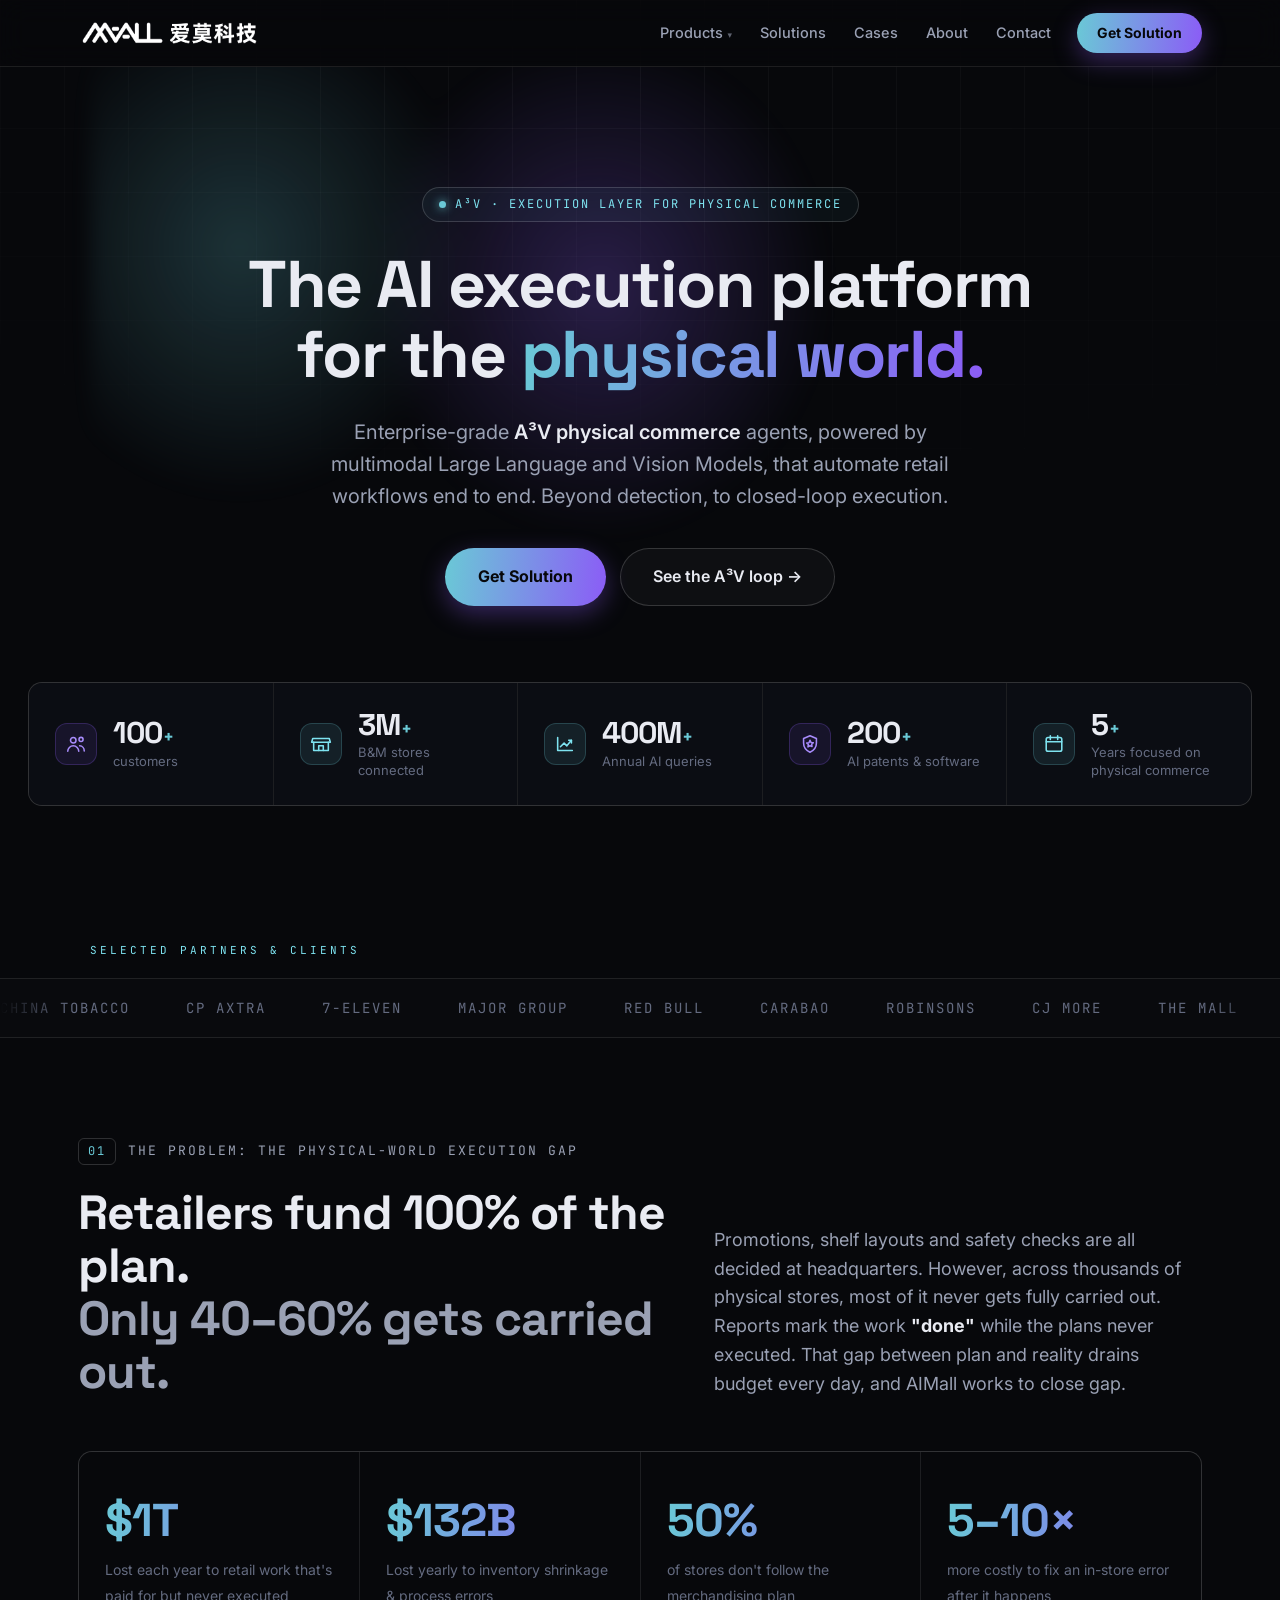
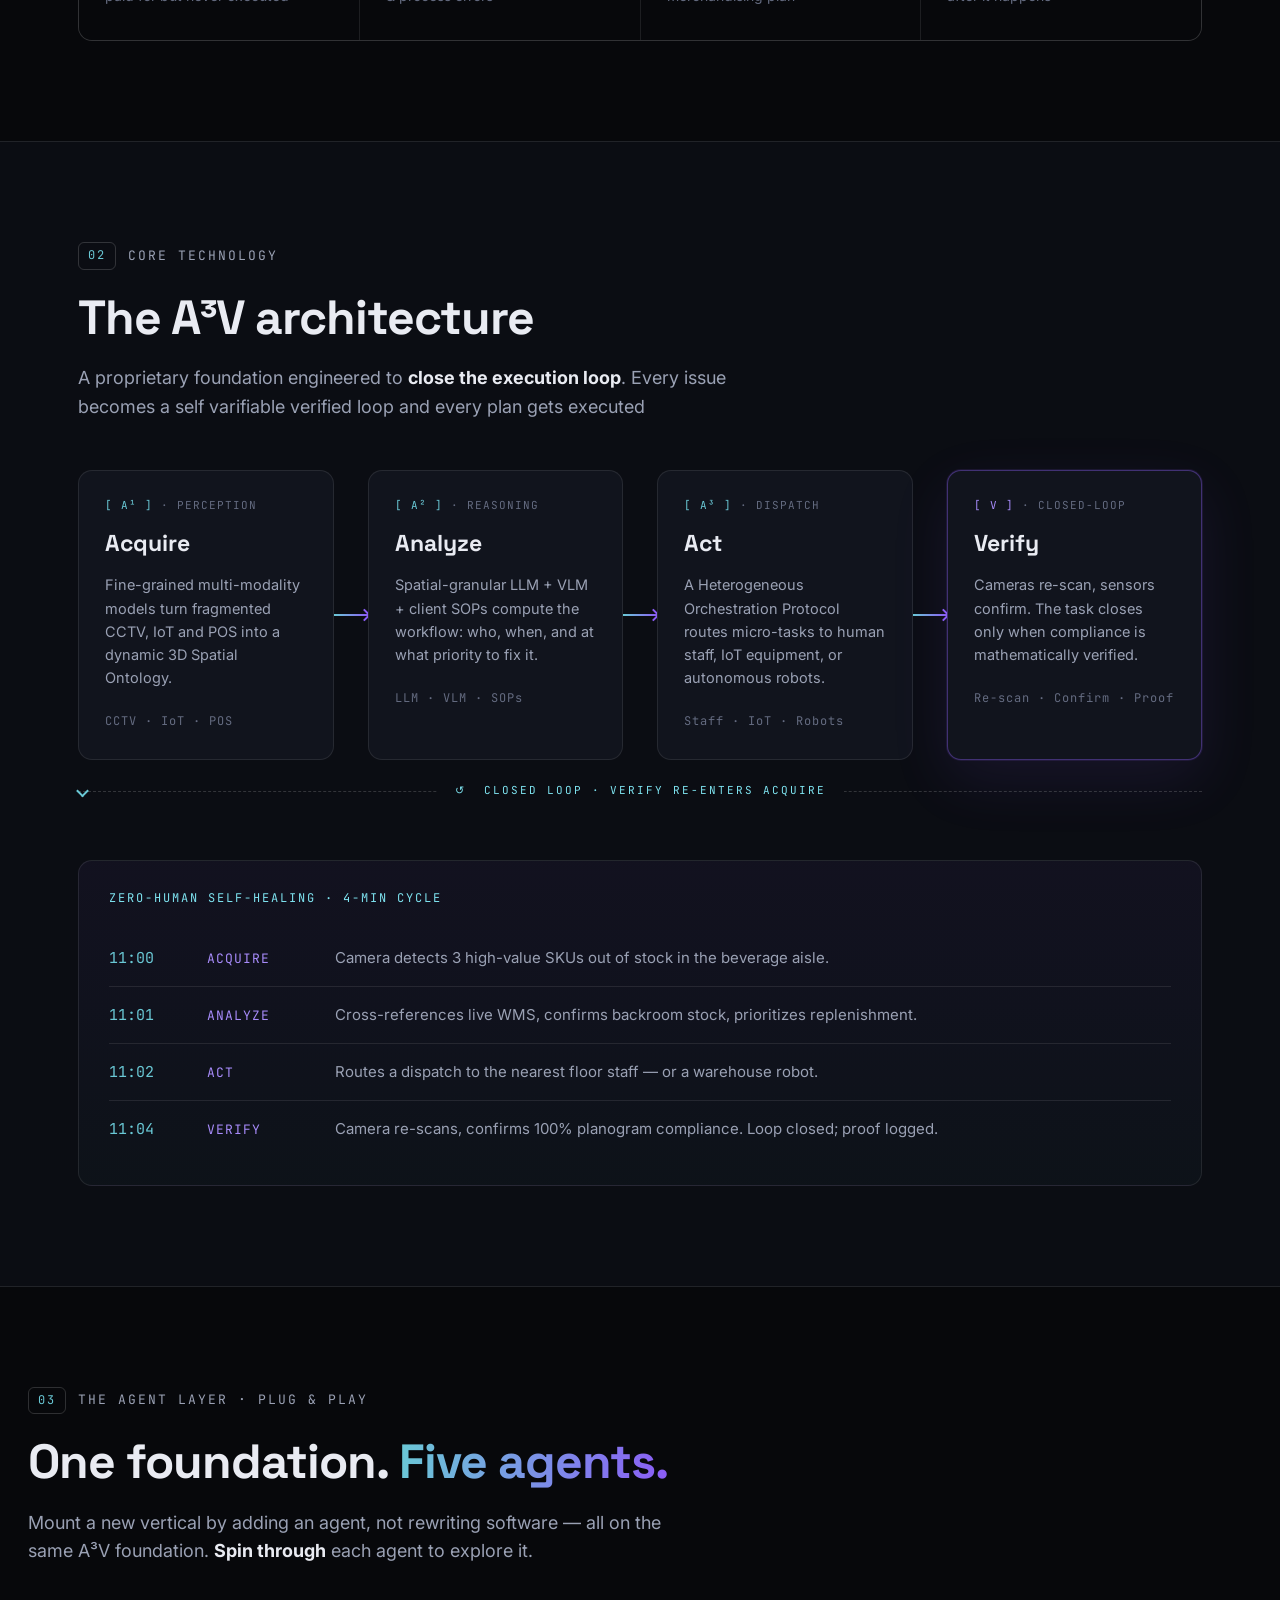
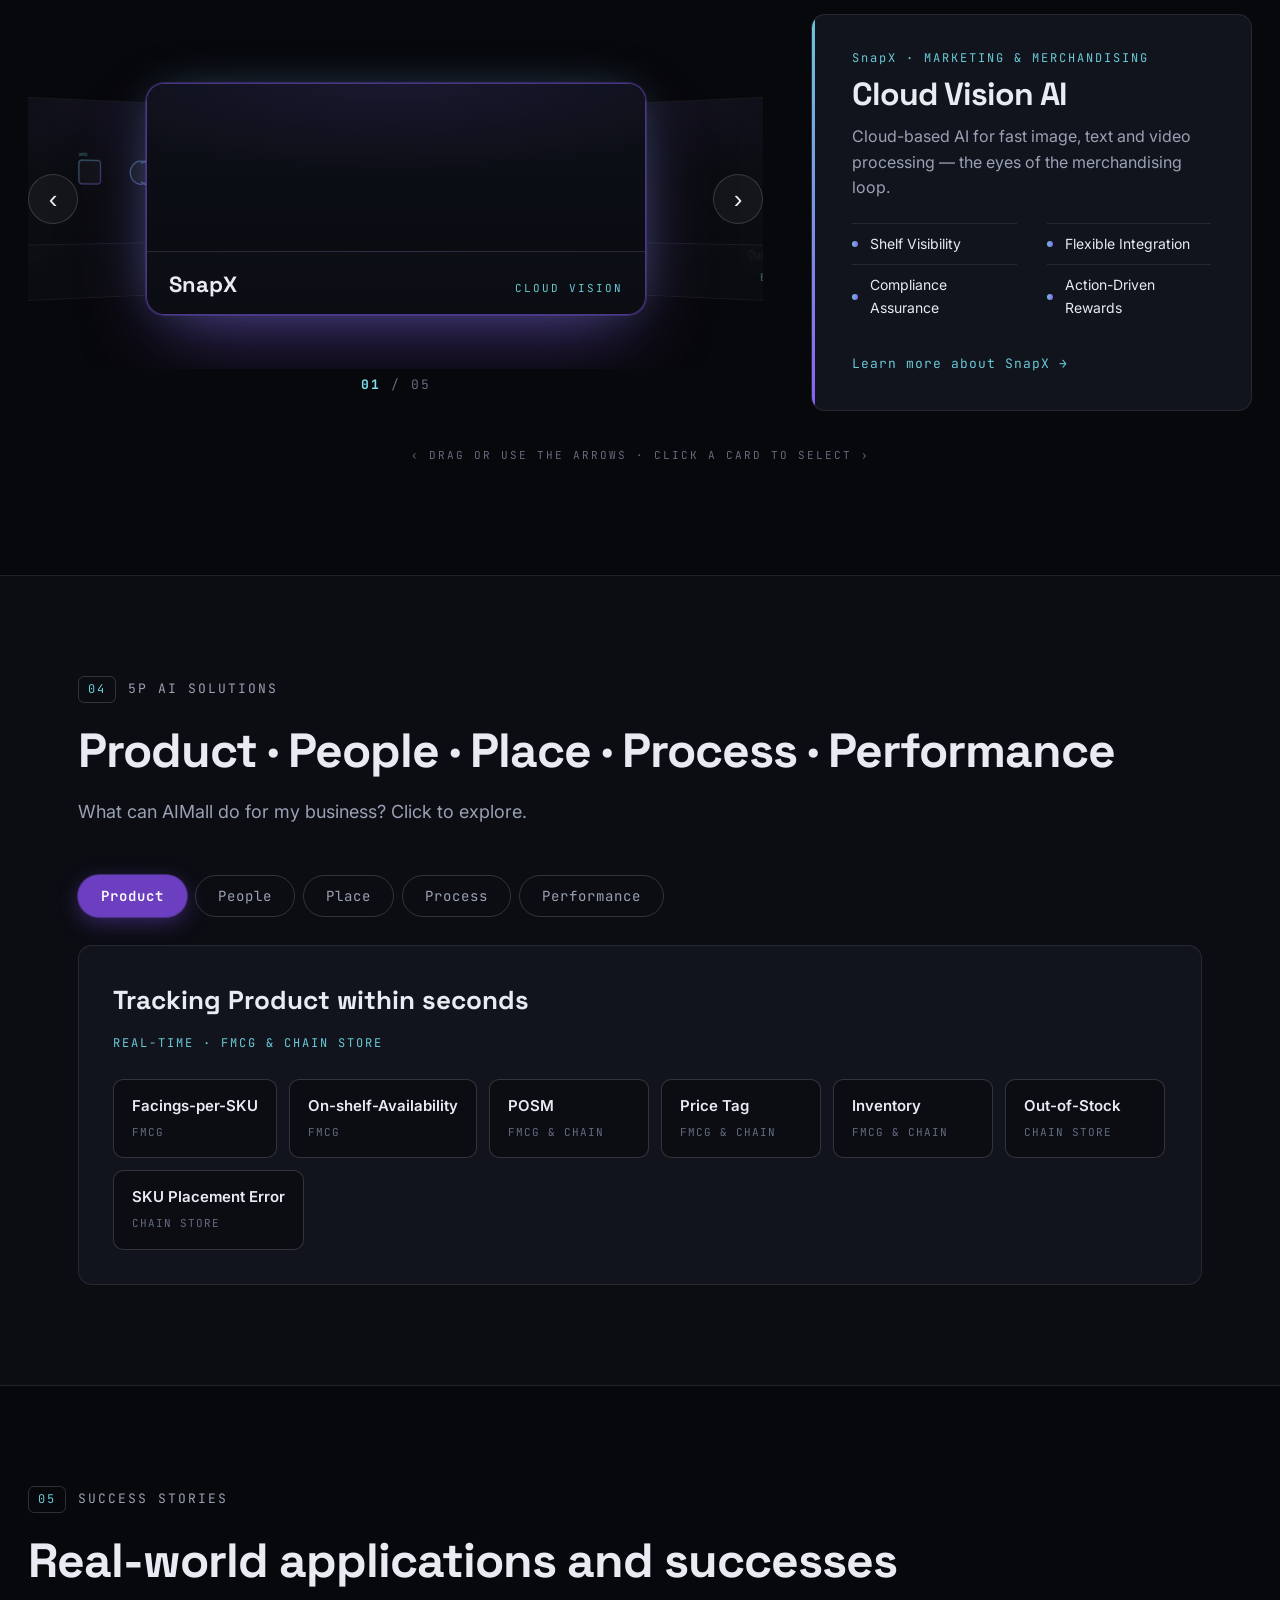
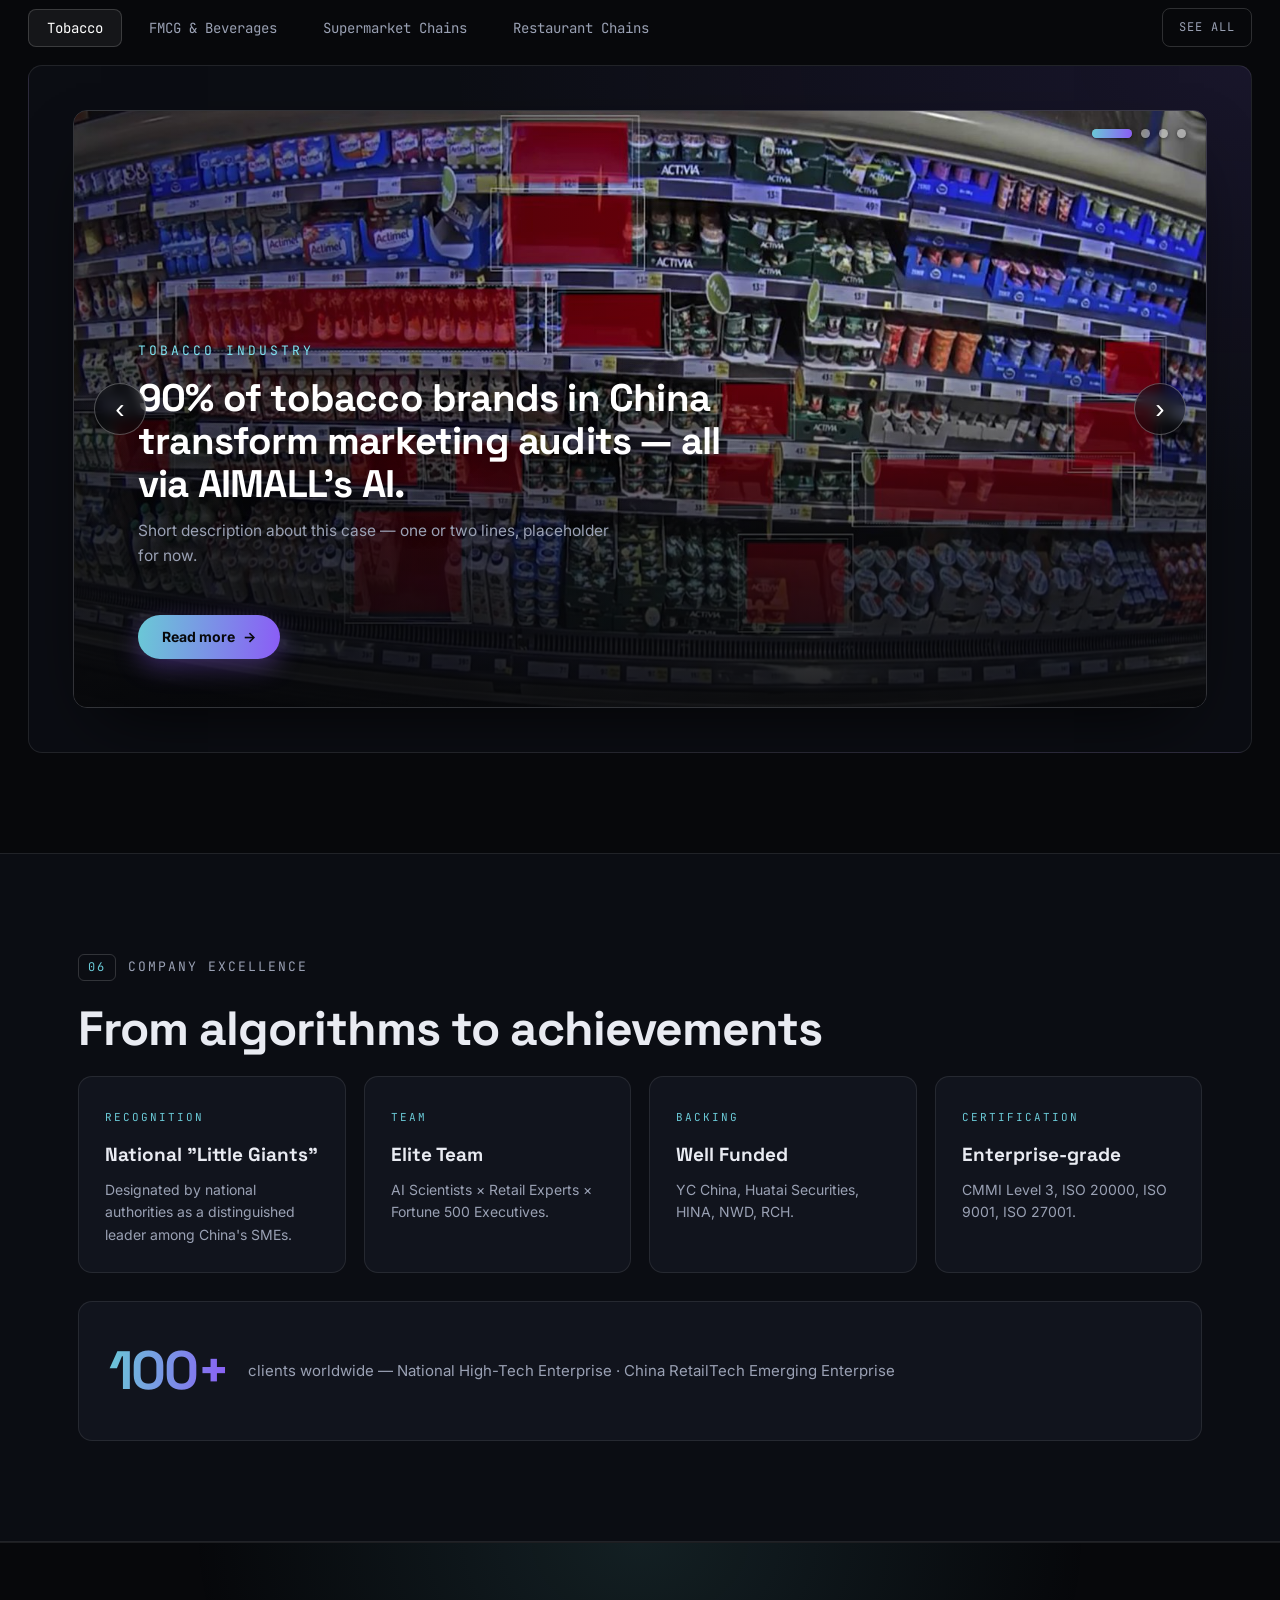
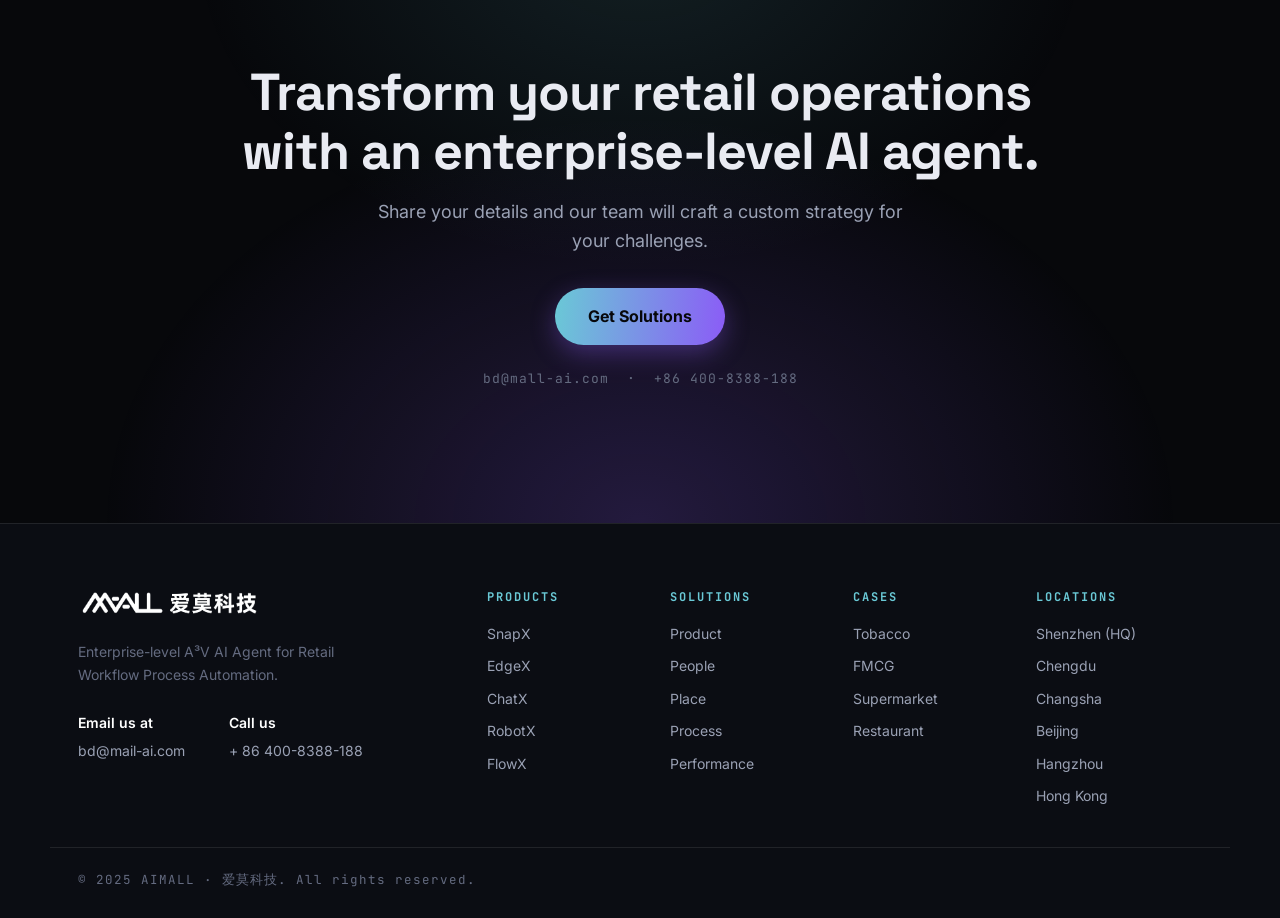
==== index.html @ 2e84913a "Add case-study article pages; wire Read more button to per-case article" ====
<!DOCTYPE html>
<html lang="en">
<head>
<meta charset="UTF-8" />
<meta name="viewport" content="width=device-width, initial-scale=1.0" />
<title>AIMALL — The AI Execution Platform for the Physical World</title>
<link rel="preconnect" href="https://fonts.googleapis.com" />
<link rel="preconnect" href="https://fonts.gstatic.com" crossorigin />
<link href="https://fonts.googleapis.com/css2?family=Space+Grotesk:wght@400;500;600;700&family=Inter:wght@400;500;600;700&family=JetBrains+Mono:wght@400;500;600&display=swap" rel="stylesheet" />
<link rel="stylesheet" href="style.css?v=35" />
</head>
<body>
<div class="grid-bg" aria-hidden="true"></div>

<!-- ===== NAV ===== -->
<header class="nav" id="top">
  <div class="container nav__inner">
    <a class="brand" href="#top">
      <img class="brand__logo" src="assets/logo-white.png?v=1" alt="AIMALL 爱莫科技" />
    </a>
    <nav class="nav__links" id="navLinks">
      <div class="nav__drop">
        <a href="#products">Products <i class="caret">▾</i></a>
        <div class="nav__menu">
          <a href="products/snapx.html">SnapX</a>
          <a href="products/edgex.html">EdgeX</a>
          <a href="products/chatx.html">ChatX</a>
          <a href="products/robotx.html">RobotX</a>
          <a href="products/flowx.html">FlowX</a>
        </div>
      </div>
      <a href="#solutions">Solutions</a>
      <a href="#cases">Cases</a>
      <a href="#about">About</a>
      <a href="#contact">Contact</a>
    </nav>
    <a href="#contact" class="btn btn--primary nav__cta">Get Solution</a>
    <button class="nav__toggle" id="navToggle" aria-label="Menu">≡</button>
  </div>
</header>

<!-- ===== HERO ===== -->
<section class="hero">
  <div class="hero__glow" aria-hidden="true"></div>
  <div class="container hero__inner">
    <span class="kicker"><span class="kicker__dot"></span>A³V · EXECUTION LAYER FOR PHYSICAL COMMERCE</span>
    <h1 class="hero__title">
      The AI execution platform<br />
      for the <span class="grad">physical world.</span>
    </h1>
    <p class="hero__sub">
      Enterprise-grade <b>A³V physical commerce</b> agents, powered by multimodal
      Large Language and Vision Models, that automate retail workflows end to end.
      Beyond detection, to closed-loop execution.
    </p>
    <div class="hero__cta">
      <a href="#contact" class="btn btn--primary btn--lg">Get Solution</a>
      <a href="#a3" class="btn btn--ghost btn--lg">See the A³V loop →</a>
    </div>
  </div>

  <div class="container hero__statsbar">
    <div class="hero__stats">
      <div class="hstat">
        <span class="hstat__ic ic-p"><svg viewBox="0 0 24 24" fill="none" stroke="currentColor" stroke-width="1.7" stroke-linecap="round" stroke-linejoin="round"><circle cx="9" cy="8" r="3"/><path d="M3 20c0-3.3 2.7-6 6-6s6 2.7 6 6"/><circle cx="17.5" cy="7" r="2.2"/><path d="M16 14c2.9.2 5 2.6 5 5.6"/></svg></span>
        <span class="hstat__txt"><span class="hstat__n">100<i>+</i></span><span class="hstat__l">customers</span></span>
      </div>
      <div class="hstat">
        <span class="hstat__ic ic-c"><svg viewBox="0 0 24 24" fill="none" stroke="currentColor" stroke-width="1.7" stroke-linecap="round" stroke-linejoin="round"><path d="M4 10v9h16v-9"/><path d="M3 6h18l1.2 4H1.8z"/><path d="M9.5 19v-5h5v5"/></svg></span>
        <span class="hstat__txt"><span class="hstat__n">3M<i>+</i></span><span class="hstat__l">B&amp;M stores connected</span></span>
      </div>
      <div class="hstat">
        <span class="hstat__ic ic-c"><svg viewBox="0 0 24 24" fill="none" stroke="currentColor" stroke-width="1.7" stroke-linecap="round" stroke-linejoin="round"><path d="M4 5v14h16"/><path d="M7 15l4-4 3 3 5-6"/><path d="M19 8h-3M19 8v3"/></svg></span>
        <span class="hstat__txt"><span class="hstat__n">400M<i>+</i></span><span class="hstat__l">Annual AI queries</span></span>
      </div>
      <div class="hstat">
        <span class="hstat__ic ic-p"><svg viewBox="0 0 24 24" fill="none" stroke="currentColor" stroke-width="1.7" stroke-linecap="round" stroke-linejoin="round"><path d="M12 3l7 3v5c0 4.5-3 8.2-7 10-4-1.8-7-5.5-7-10V6z"/><path d="M12 8l1.1 2.3 2.5.3-1.8 1.7.4 2.5L12 13.9l-2.2 1.2.4-2.5-1.8-1.7 2.5-.3z"/></svg></span>
        <span class="hstat__txt"><span class="hstat__n">200<i>+</i></span><span class="hstat__l">AI patents &amp; software</span></span>
      </div>
      <div class="hstat">
        <span class="hstat__ic ic-c"><svg viewBox="0 0 24 24" fill="none" stroke="currentColor" stroke-width="1.7" stroke-linecap="round" stroke-linejoin="round"><rect x="3.5" y="5" width="17" height="15" rx="2"/><path d="M3.5 9.5h17M8 3v4M16 3v4"/></svg></span>
        <span class="hstat__txt"><span class="hstat__n">5<i>+</i></span><span class="hstat__l">Years focused on physical commerce</span></span>
      </div>
    </div>
  </div>
</section>

<!-- ===== CLIENT MARQUEE ===== -->
<div class="clients">
  <p class="clients__label mono">Selected Partners &amp; Clients</p>
  <section class="marquee" aria-label="Selected clients">
    <div class="marquee__viewport">
      <div class="marquee__track">
        <span>CHINA TOBACCO</span><span>CP AXTRA</span><span>7-ELEVEN</span><span>MAJOR GROUP</span><span>RED BULL</span><span>CARABAO</span><span>ROBINSONS</span><span>CJ MORE</span><span>THE MALL</span>
        <span>CHINA TOBACCO</span><span>CP AXTRA</span><span>7-ELEVEN</span><span>MAJOR GROUP</span><span>RED BULL</span><span>CARABAO</span><span>ROBINSONS</span><span>CJ MORE</span><span>THE MALL</span>
      </div>
    </div>
  </section>
</div>

<!-- ===== THE GAP ===== -->
<section class="section" id="gap">
  <div class="container">
    <p class="eyebrow"><span class="eyebrow__num">01</span> The Problem: THE PHYSICAL-WORLD EXECUTION GAP</p>
    <div class="gap-head">
      <h2 class="h2">Retailers fund 100% of the plan.<br /><span class="dim">Only 40–60% gets carried out.</span></h2>
      <p class="lead">Promotions, shelf layouts and safety checks are all decided at headquarters. However, across
        thousands of physical stores, most of it never gets fully carried out. Reports mark the work
        <b>"done"</b> while the plans never executed. That gap between plan and reality drains
        budget every day, and AIMall works to close gap.</p>
    </div>
    <div class="gap-grid">
      <div class="gap-cell"><span class="gap-cell__n grad-t">$1T</span><span class="gap-cell__l">Lost each year to retail work that's paid for but never executed</span></div>
      <div class="gap-cell"><span class="gap-cell__n grad-t">$132B</span><span class="gap-cell__l">Lost yearly to inventory shrinkage &amp; process errors</span></div>
      <div class="gap-cell"><span class="gap-cell__n grad-t">50%</span><span class="gap-cell__l">of stores don't follow the merchandising plan</span></div>
      <div class="gap-cell"><span class="gap-cell__n grad-t">5–10×</span><span class="gap-cell__l">more costly to fix an in-store error after it happens</span></div>
    </div>
  </div>
</section>

<!-- ===== A³ ARCHITECTURE ===== -->
<section class="section section--panel" id="a3">
  <div class="container">
    <p class="eyebrow"><span class="eyebrow__num">02</span> Core technology</p>
    <h2 class="h2">The A³V architecture</h2>
    <p class="lead">A proprietary foundation engineered to
      <b>close the execution loop</b>. Every issue becomes a self varifiable verified loop and every plan gets executed</p>

    <div class="loop">
      <article class="loop__node">
        <span class="loop__tag mono"><i class="loop__sym">[ A¹ ]</i> · PERCEPTION</span>
        <h3>Acquire</h3>
        <p>Fine-grained multi-modality models turn fragmented CCTV, IoT and POS into a dynamic 3D Spatial Ontology.</p>
        <span class="loop__meta mono">CCTV · IoT · POS</span>
      </article>
      <span class="loop__arrow" aria-hidden="true"></span>
      <article class="loop__node">
        <span class="loop__tag mono"><i class="loop__sym">[ A² ]</i> · REASONING</span>
        <h3>Analyze</h3>
        <p>Spatial-granular LLM + VLM + client SOPs compute the workflow: who, when, and at what priority to fix it.</p>
        <span class="loop__meta mono">LLM · VLM · SOPs</span>
      </article>
      <span class="loop__arrow" aria-hidden="true"></span>
      <article class="loop__node">
        <span class="loop__tag mono"><i class="loop__sym">[ A³ ]</i> · DISPATCH</span>
        <h3>Act</h3>
        <p>A Heterogeneous Orchestration Protocol routes micro-tasks to human staff, IoT equipment, or autonomous robots.</p>
        <span class="loop__meta mono">Staff · IoT · Robots</span>
      </article>
      <span class="loop__arrow" aria-hidden="true"></span>
      <article class="loop__node loop__node--v">
        <span class="loop__tag mono"><i class="loop__sym loop__sym--v">[ V ]</i> · CLOSED-LOOP</span>
        <h3>Verify</h3>
        <p>Cameras re-scan, sensors confirm. The task closes only when compliance is mathematically verified.</p>
        <span class="loop__meta mono">Re-scan · Confirm · Proof</span>
      </article>
    </div>

    <div class="loop__return">
      <span class="loop__return-label mono">↺ &nbsp;CLOSED LOOP · VERIFY RE-ENTERS ACQUIRE</span>
    </div>

    <!-- self-healing timeline -->
    <div class="timeline">
      <p class="timeline__h mono">ZERO-HUMAN SELF-HEALING · 4-MIN CYCLE</p>
      <ol class="timeline__steps">
        <li><span class="t-time mono">11:00</span><span class="t-k">ACQUIRE</span><span class="t-d">Camera detects 3 high-value SKUs out of stock in the beverage aisle.</span></li>
        <li><span class="t-time mono">11:01</span><span class="t-k">ANALYZE</span><span class="t-d">Cross-references live WMS, confirms backroom stock, prioritizes replenishment.</span></li>
        <li><span class="t-time mono">11:02</span><span class="t-k">ACT</span><span class="t-d">Routes a dispatch to the nearest floor staff — or a warehouse robot.</span></li>
        <li><span class="t-time mono">11:04</span><span class="t-k">VERIFY</span><span class="t-d">Camera re-scans, confirms 100% planogram compliance. Loop closed; proof logged.</span></li>
      </ol>
    </div>
  </div>
</section>

<!-- ===== PRODUCTS ===== -->
<section class="section" id="products">
  <div class="container container--wide">
    <p class="eyebrow"><span class="eyebrow__num">03</span> The agent layer · plug &amp; play</p>
    <h2 class="h2">One foundation. <span class="grad">Five agents.</span></h2>
    <p class="lead">Mount a new vertical by adding an agent, not rewriting software — all on the same A³V
      foundation. <b>Spin through</b> each agent to explore it.</p>

    <div class="selector">
      <div class="cover-col">
    <!-- COVERFLOW CAROUSEL -->
    <div class="cover" id="cover">
      <button class="cover__arrow cover__arrow--l" id="coverPrev" aria-label="Previous">‹</button>
      <div class="cover__stage" id="coverStage">

        <svg width="0" height="0" style="position:absolute" aria-hidden="true"><defs>
          <linearGradient id="gc" x1="0" y1="0" x2="1" y2="1"><stop offset="0" stop-color="#6ac9d6"/><stop offset="1" stop-color="#8b5cf6"/></linearGradient>
        </defs></svg>
        <article class="cover__card" data-i="0">
          <div class="cover__vis cover__vis--video">
            <video class="cover__video" id="snapxVideo" src="assets/snapx.mov?v=1" muted loop playsinline preload="metadata"></video>
          </div>
          <div class="cover__label"><span class="cover__name">SnapX</span><span class="cover__role mono">CLOUD VISION</span></div>
        </article>

        <article class="cover__card" data-i="1">
          <div class="cover__vis cover__vis--video">
            <video class="cover__video" id="edgexVideo" src="assets/edgex.mp4?v=1"
                   muted loop playsinline preload="metadata"></video>
          </div>
          <div class="cover__label"><span class="cover__name">EdgeX</span><span class="cover__role mono">EDGE CCTV</span></div>
        </article>

        <article class="cover__card" data-i="2">
          <div class="cover__vis cover__vis--video">
            <video class="cover__video cover__video--portrait" id="chatxVideo" src="assets/chatx.mp4?v=1"
                   muted loop playsinline preload="metadata"></video>
          </div>
          <div class="cover__label"><span class="cover__name">ChatX</span><span class="cover__role mono">COPILOT</span></div>
        </article>

        <article class="cover__card" data-i="3">
          <div class="cover__vis">
            <svg viewBox="0 0 320 200" class="vis">
              <rect x="24" y="24" width="272" height="152" rx="6" fill="none" stroke="rgba(255,255,255,.12)"/>
              <g stroke="rgba(255,255,255,.07)"><line x1="92" y1="24" x2="92" y2="176"/><line x1="160" y1="24" x2="160" y2="176"/><line x1="228" y1="24" x2="228" y2="176"/><line x1="24" y1="100" x2="296" y2="100"/></g>
              <path d="M60 140 L150 70 L250 110" fill="none" stroke="url(#gc)" stroke-width="2" stroke-dasharray="5 5"/>
              <circle cx="60" cy="140" r="8" fill="#6ac9d6"/><circle cx="150" cy="70" r="8" fill="#8b5cf6"/><circle cx="250" cy="110" r="6" fill="#6ac9d6"/>
              <rect x="234" y="44" width="20" height="20" rx="3" fill="none" stroke="url(#gc)" stroke-width="2"/><path d="M239 54l4 4 7-8" stroke="#6ac9d6" stroke-width="2" fill="none"/>
            </svg>
          </div>
          <div class="cover__label"><span class="cover__name">RobotX</span><span class="cover__role mono">ORCHESTRATION</span></div>
        </article>

        <article class="cover__card" data-i="4">
          <div class="cover__vis">
            <svg viewBox="0 0 320 200" class="vis">
              <g stroke="url(#gc)" stroke-width="2" fill="none"><path d="M70 100 H130"/><path d="M180 70 H240"/><path d="M180 130 H240"/><path d="M150 84 L176 72"/><path d="M150 116 L176 128"/></g>
              <g fill="rgba(255,255,255,.05)" stroke="url(#gc)" stroke-width="2"><rect x="34" y="80" width="40" height="40" rx="6"/><circle cx="150" cy="100" r="20"/><rect x="240" y="52" width="40" height="36" rx="6"/><rect x="240" y="112" width="40" height="36" rx="6"/></g>
              <text x="34" y="74" fill="#6ac9d6" font-size="9" font-family="monospace">WMS</text><text x="240" y="46" fill="#8b5cf6" font-size="9" font-family="monospace">IoT</text><text x="240" y="166" fill="#8b5cf6" font-size="9" font-family="monospace">ERP</text>
            </svg>
          </div>
          <div class="cover__label"><span class="cover__name">FlowX</span><span class="cover__role mono">GOODS · IoT</span></div>
        </article>

      </div>
      <button class="cover__arrow cover__arrow--r" id="coverNext" aria-label="Next">›</button>
    </div>
        <p class="cover__counter mono" id="coverIdx">01 / 05</p>
      </div><!-- /cover-col -->

      <!-- DETAIL PANEL -->
      <div class="prod-detail" id="prodDetail"><!-- rendered by JS --></div>
    </div><!-- /selector -->

    <p class="selector__hint mono">‹ DRAG OR USE THE ARROWS · CLICK A CARD TO SELECT ›</p>
  </div>
</section>

<!-- ===== 5P SOLUTIONS ===== -->
<section class="section section--panel" id="solutions">
  <div class="container">
    <p class="eyebrow"><span class="eyebrow__num">04</span> 5P AI Solutions</p>
    <h2 class="h2">Product · People · Place · Process · Performance</h2>
    <p class="lead">What can AIMall do for my business? Click to explore.</p>

    <div class="p5">
      <div class="p5__tabs" id="p5Tabs">
        <button class="p5__tab is-active" data-p="0">Product</button>
        <button class="p5__tab" data-p="1">People</button>
        <button class="p5__tab" data-p="2">Place</button>
        <button class="p5__tab" data-p="3">Process</button>
        <button class="p5__tab" data-p="4">Performance</button>
      </div>
      <div class="p5__panel">
        <div class="p5__lead">
          <h3 id="p5Title">Tracking Product within seconds</h3>
          <p id="p5Sub" class="mono">REAL-TIME · FMCG &amp; CHAIN STORE</p>
        </div>
        <div class="p5__chips" id="p5Chips"><!-- filled by JS --></div>
      </div>
    </div>
  </div>
</section>

<!-- ===== CASES ===== -->
<section class="section" id="cases">
  <div class="container container--wide">
    <p class="eyebrow"><span class="eyebrow__num">05</span> Success stories</p>
    <h2 class="h2">Real-world applications and successes</h2>

    <div class="story">
      <!-- TABS -->
      <div class="story__tabs" id="storyTabs">
        <button class="story__tab is-active" data-i="0">Tobacco</button>
        <button class="story__tab" data-i="1">FMCG &amp; Beverages</button>
        <button class="story__tab" data-i="2">Supermarket Chains</button>
        <button class="story__tab" data-i="3">Restaurant Chains</button>
        <a href="#contact" class="story__all">SEE ALL</a>
      </div>

      <!-- FEATURED PANEL: one image with title + short description overlaid -->
      <div class="story__panel" id="storyPanel">
        <div class="story__media" id="storyMedia">
          <img id="stImg" class="story__img" draggable="false" alt="Case study visual" src="assets/case-tobacco.jpg?v=1" />
          <a class="story__overlay" href="#contact">
            <span class="story__eyebrow mono" id="stSector">TOBACCO INDUSTRY</span>
            <h3 class="story__title" id="stTitle">90% of tobacco brands in China transform marketing audits — all via AIMALL's AI.</h3>
            <p class="story__desc" id="stDesc">Short description about this case — one or two lines, placeholder for now.</p>
            <span class="story__more">Read more <span aria-hidden="true">→</span></span>
          </a>
          <button class="story__arrow story__arrow--l" id="storyPrev" aria-label="Previous story">‹</button>
          <button class="story__arrow story__arrow--r" id="storyNext" aria-label="Next story">›</button>
          <div class="story__dots" id="storyDots"><!-- JS --></div>
        </div>
      </div>
    </div>
  </div>
</section>

<!-- ===== ABOUT / EXCELLENCE ===== -->
<section class="section section--panel" id="about">
  <div class="container">
    <p class="eyebrow"><span class="eyebrow__num">06</span> Company excellence</p>
    <h2 class="h2">From algorithms to achievements</h2>
    <div class="excel">
      <div class="excel__card"><span class="excel__k mono">RECOGNITION</span><h4>National "Little Giants"</h4><p>Designated by national authorities as a distinguished leader among China's SMEs.</p></div>
      <div class="excel__card"><span class="excel__k mono">TEAM</span><h4>Elite Team</h4><p>AI Scientists × Retail Experts × Fortune 500 Executives.</p></div>
      <div class="excel__card"><span class="excel__k mono">BACKING</span><h4>Well Funded</h4><p>YC China, Huatai Securities, HINA, NWD, RCH.</p></div>
      <div class="excel__card"><span class="excel__k mono">CERTIFICATION</span><h4>Enterprise-grade</h4><p>CMMI Level 3, ISO 20000, ISO 9001, ISO 27001.</p></div>
    </div>
    <div class="excel__strip">
      <span class="grad-t big">100+</span>
      <span class="excel__strip-l">clients worldwide — National High-Tech Enterprise · China RetailTech Emerging Enterprise</span>
    </div>
  </div>
</section>

<!-- ===== CTA ===== -->
<section class="cta" id="contact">
  <div class="cta__glow" aria-hidden="true"></div>
  <div class="container cta__inner">
    <h2 class="cta__title">Transform your retail operations<br />with an enterprise-level AI agent.</h2>
    <p class="cta__sub">Share your details and our team will craft a custom strategy for your challenges.</p>
    <a href="mailto:bd@mall-ai.com" class="btn btn--primary btn--lg">Get Solutions</a>
    <p class="cta__contact mono">bd@mall-ai.com &nbsp;·&nbsp; +86 400-8388-188</p>
  </div>
</section>

<!-- ===== FOOTER ===== -->
<footer class="footer">
  <div class="container footer__grid">
    <div class="footer__brand">
      <a class="brand" href="#top">
        <img class="brand__logo" src="assets/logo-white.png?v=1" alt="AIMALL 爱莫科技" />
      </a>
      <p class="footer__tag">Enterprise-level A³V AI Agent for Retail Workflow Process Automation.</p>
      <div class="footer__contact">
        <div class="fcontact"><span class="fcontact__label">Email us at</span><a class="fcontact__val" href="mailto:bd@mail-ai.com">bd@mail-ai.com</a></div>
        <div class="fcontact"><span class="fcontact__label">Call us</span><a class="fcontact__val" href="tel:+864008388188">+ 86 400-8388-188</a></div>
      </div>
    </div>
    <div class="footer__col"><h5>Products</h5><a href="products/snapx.html">SnapX</a><a href="products/edgex.html">EdgeX</a><a href="products/chatx.html">ChatX</a><a href="products/robotx.html">RobotX</a><a href="products/flowx.html">FlowX</a></div>
    <div class="footer__col"><h5>Solutions</h5><a href="#solutions">Product</a><a href="#solutions">People</a><a href="#solutions">Place</a><a href="#solutions">Process</a><a href="#solutions">Performance</a></div>
    <div class="footer__col"><h5>Cases</h5><a href="#cases">Tobacco</a><a href="#cases">FMCG</a><a href="#cases">Supermarket</a><a href="#cases">Restaurant</a></div>
    <div class="footer__col"><h5>Locations</h5><span>Shenzhen (HQ)</span><span>Chengdu</span><span>Changsha</span><span>Beijing</span><span>Hangzhou</span><span>Hong Kong</span></div>
  </div>
  <div class="container footer__bottom mono">© 2025 AIMALL · 爱莫科技. All rights reserved.</div>
</footer>

<script src="app.js?v=35"></script>
</body>
</html>
---- style.css ----
/* ===== AIMALL — Palantir-style dark redesign ===== */
:root {
  --bg:     #07080b;
  --bg-2:   #0b0d13;   /* panel */
  --bg-3:   #11141d;   /* card */
  --line:   rgba(255,255,255,.09);
  --line-2: rgba(255,255,255,.16);
  --text:   #e9ebf2;
  --dim:    #9aa1b4;
  --mute:   #646b80;
  --cyan:   #6ac9d6;
  --cyan-b: #7ee3f0;
  --purple: #8b5cf6;
  --purple-b:#a78bfa;
  --brand-p:#6c3ec0;
  --grad:   linear-gradient(96deg, var(--cyan), var(--purple));
  --grad-soft: linear-gradient(96deg, #6ac9d6, #8b5cf6);
  --maxw:   1180px;
  --r:      14px;
}

* { box-sizing: border-box; }
html { scroll-behavior: smooth; }
body {
  margin: 0; background: var(--bg); color: var(--text);
  font-family: "Inter", system-ui, sans-serif; line-height: 1.6;
  -webkit-font-smoothing: antialiased; overflow-x: hidden;
}
a { color: inherit; text-decoration: none; }
.mono { font-family: "JetBrains Mono", ui-monospace, monospace; }

.container { width: 100%; max-width: var(--maxw); margin: 0 auto; padding: 0 28px; }

/* faint blueprint grid behind everything */
.grid-bg { position: fixed; inset: 0; z-index: 0; pointer-events: none;
  background-image:
    linear-gradient(var(--line) 1px, transparent 1px),
    linear-gradient(90deg, var(--line) 1px, transparent 1px);
  background-size: 64px 64px;
  -webkit-mask-image: radial-gradient(120% 90% at 50% 0%, #000 0%, transparent 70%);
          mask-image: radial-gradient(120% 90% at 50% 0%, #000 0%, transparent 70%);
  opacity: .5; }
body > *:not(.grid-bg) { position: relative; z-index: 1; }

/* ---- color helpers ---- */
.grad   { background: var(--grad); -webkit-background-clip: text; background-clip: text; color: transparent; }
.grad-t { background: var(--grad); -webkit-background-clip: text; background-clip: text; color: transparent; }
.c-cyan { color: var(--cyan); } .c-purple { color: var(--purple-b); }
.c-grad { background: var(--grad); -webkit-background-clip: text; background-clip: text; color: transparent; }
.dim    { color: var(--dim); }

/* ---- buttons ---- */
.btn { display: inline-flex; align-items: center; justify-content: center;
  padding: 12px 24px; border-radius: 999px; font-weight: 600; font-size: 15px;
  border: 1px solid transparent; cursor: pointer; font-family: inherit;
  transition: transform .18s ease, box-shadow .18s ease, filter .18s ease; }
.btn--lg { padding: 15px 32px; font-size: 16px; }
/* primary: smooth 2-color gradient + dark text + soft glow (matches the "Read more" button) */
.btn--primary { background: var(--grad); color: #07080b; font-weight: 700;
  border: 0; padding: 13px 25px;   /* no border → no antialiased edge fringe */
  box-shadow: 0 8px 24px rgba(139,92,246,.35); }
.btn--primary.btn--lg { padding: 16px 33px; }
.btn--primary:hover { transform: translateY(-2px); box-shadow: 0 12px 30px rgba(139,92,246,.5); }
.btn--primary:active { transform: translateY(0); box-shadow: 0 6px 18px rgba(139,92,246,.4); }
.btn--ghost { background: rgba(255,255,255,.03); color: var(--text); border-color: var(--line-2); }
.btn--ghost:hover { border-color: var(--cyan); color: #fff; }

/* ---- nav ---- */
/* header.nav (specificity 0,1,1) must beat the global `body > *:not(.grid-bg){z-index:1}`
   rule, otherwise the sticky nav — and its dropdown — render behind later sections. */
header.nav { position: sticky; top: 0; z-index: 200;
  background: rgba(7,8,11,.72); backdrop-filter: blur(14px);
  border-bottom: 1px solid var(--line); }
.nav__inner { display: flex; align-items: center; gap: 26px; height: 66px; }
.brand { display: inline-flex; align-items: center; gap: 10px; }
.brand__logo { height: 30px; width: auto; display: block; }
.brand__mark { width: 28px; height: 23px; }
.brand__name { font-family: "Space Grotesk", sans-serif; font-weight: 700; font-size: 20px; letter-spacing: 1px; }
.nav__links { display: flex; gap: 28px; margin-left: auto; font-size: 14.5px; color: var(--dim); font-weight: 500; }
.nav__links a:hover { color: #fff; }
.nav__cta { font-size: 14px; padding: 9px 20px; }
.nav__toggle { display: none; margin-left: auto; background: none; border: 0; color: #fff; font-size: 26px; cursor: pointer; }

/* products dropdown */
.nav__drop { position: relative; display: inline-flex; }
.nav__drop > a .caret { font-style: normal; font-size: 9px; opacity: .6; }
.nav__menu { position: absolute; top: calc(100% + 12px); left: 50%; transform: translateX(-50%) translateY(-6px);
  min-width: 170px; padding: 8px; z-index: 60;
  background: var(--bg-2); border: 1px solid var(--line-2); border-radius: 12px;
  display: flex; flex-direction: column; gap: 2px; box-shadow: 0 22px 55px rgba(0,0,0,.55);
  opacity: 0; visibility: hidden; transition: opacity .16s ease, transform .16s ease; }
/* invisible pad that fills the whole gap so the pointer never leaves the dropdown */
.nav__drop::after { content: ""; position: absolute; top: 100%; left: -24px; right: -24px; height: 16px; }
.nav__menu::before { content: ""; position: absolute; left: -20px; right: -20px; top: -14px; height: 16px; }  /* hover bridge */
.nav__drop:hover .nav__menu,
.nav__drop.open .nav__menu { opacity: 1; visibility: visible; transform: translateX(-50%) translateY(0); }
.nav__menu a { padding: 10px 14px; border-radius: 8px; font-size: 14px; color: var(--dim); white-space: nowrap; }
.nav__menu a:hover { background: rgba(255,255,255,.06); color: #fff; }

/* ================= product page ================= */
.pp-back { display: inline-block; margin-top: 34px; font-family: "JetBrains Mono", monospace;
  font-size: 13px; letter-spacing: 1px; color: var(--dim); }
.pp-back:hover { color: var(--cyan); }

/* hero */
.pp-hero { position: relative; padding: 40px 0 80px; overflow: hidden; }
.pp-hero__glow { position: absolute; top: -160px; left: 50%; transform: translateX(-50%);
  width: 900px; height: 560px; pointer-events: none; filter: blur(12px);
  background: radial-gradient(closest-side, var(--pp-glow, rgba(139,92,246,.22)), transparent 70%); }
.pp-hero__grid { position: relative; display: grid; grid-template-columns: 1.05fr .95fr; gap: 56px; align-items: center; }
.pp-hero--rev .pp-hero__grid { grid-template-columns: .95fr 1.05fr; }
.pp-hero--rev .pp-hero__text { order: 2; }
.pp-eyebrow { display: inline-flex; align-items: center; gap: 8px; font-family: "JetBrains Mono", monospace;
  font-size: 12px; letter-spacing: 2px; text-transform: uppercase;
  border: 1px solid var(--line-2); border-radius: 999px; padding: 6px 14px; }
.pp-eyebrow__dot { width: 6px; height: 6px; border-radius: 50%; background: var(--pp-accent, var(--cyan)); }
.pp-title { font-family: "Space Grotesk", sans-serif; font-size: clamp(48px, 6.5vw, 88px); font-weight: 700;
  letter-spacing: -2px; line-height: 1; margin: 22px 0 18px; }
.pp-tagline { font-size: clamp(19px, 2.2vw, 24px); color: var(--text); font-weight: 600; line-height: 1.3; margin: 0 0 18px; max-width: 480px; }
.pp-desc { color: var(--dim); font-size: 17px; line-height: 1.65; margin: 0 0 28px; max-width: 500px; }
.pp-cta { display: flex; gap: 14px; flex-wrap: wrap; }

.pp-media { position: relative; border: 1px solid var(--line-2); border-radius: 18px; overflow: hidden;
  background: #0a0c12; box-shadow: 0 40px 90px -34px rgba(0,0,0,.9); aspect-ratio: 5 / 4; }
.pp-media::after { content: attr(data-tag); position: absolute; top: 14px; left: 14px; z-index: 2;
  font-family: "JetBrains Mono", monospace; font-size: 10px; letter-spacing: 2px; color: var(--pp-accent, var(--cyan));
  background: rgba(7,8,11,.6); border: 1px solid var(--line-2); border-radius: 6px; padding: 5px 10px; }
.pp-media video, .pp-media svg { width: 100%; height: 100%; display: block; }
.pp-media video { object-fit: cover; }

/* sections */
.pp-sec { padding: 74px 0; border-top: 1px solid var(--line); }
.pp-sec--panel { background: var(--bg-2); }
.pp-sec__eyebrow { display: flex; align-items: center; gap: 12px; font-family: "JetBrains Mono", monospace;
  font-size: 13px; letter-spacing: 2px; text-transform: uppercase; color: var(--dim); margin: 0 0 18px; }
.pp-sec__eyebrow b { color: var(--pp-accent, var(--cyan)); font-weight: 500; }
.pp-sec__title { font-family: "Space Grotesk", sans-serif; font-size: clamp(28px, 3.6vw, 42px); font-weight: 700;
  letter-spacing: -1px; line-height: 1.12; margin: 0 0 42px; max-width: 720px; }

/* capabilities grid */
.pp-caps { display: grid; grid-template-columns: repeat(2, 1fr); gap: 18px; }
.pp-cap { background: var(--bg-3); border: 1px solid var(--line); border-radius: 14px; padding: 26px 28px;
  transition: border-color .2s, transform .2s; }
.pp-cap:hover { border-color: var(--line-2); transform: translateY(-3px); }
.pp-cap__n { font-family: "JetBrains Mono", monospace; font-size: 13px; color: var(--pp-accent, var(--cyan)); }
.pp-cap h4 { font-family: "Space Grotesk", sans-serif; font-size: 20px; margin: 12px 0 8px; }
.pp-cap p { color: var(--dim); font-size: 14.5px; margin: 0; line-height: 1.55; }

/* signature 3-step */
.pp-steps { display: grid; grid-template-columns: repeat(3, 1fr); gap: 0; border: 1px solid var(--line);
  border-radius: 14px; overflow: hidden; background: var(--line); }
.pp-step { background: var(--bg-3); padding: 30px 28px; }
.pp-step__k { font-family: "JetBrains Mono", monospace; font-size: 12px; letter-spacing: 1px; color: var(--pp-accent, var(--cyan)); }
.pp-step h4 { font-family: "Space Grotesk", sans-serif; font-size: 19px; margin: 12px 0 8px; }
.pp-step p { color: var(--dim); font-size: 14px; margin: 0; line-height: 1.55; }

/* cta band */
.pp-band { position: relative; overflow: hidden; text-align: center; padding: 90px 0; border-top: 1px solid var(--line); }
.pp-band__glow { position: absolute; inset: 0; pointer-events: none;
  background: radial-gradient(60% 100% at 50% 100%, var(--pp-glow, rgba(139,92,246,.2)), transparent 70%); }
.pp-band__inner { position: relative; }
.pp-band h2 { font-family: "Space Grotesk", sans-serif; font-size: clamp(28px, 4vw, 46px); font-weight: 700; letter-spacing: -1px; margin: 0 0 14px; }
.pp-band p { color: var(--dim); font-size: 18px; margin: 0 auto 30px; max-width: 520px; }

/* ---- placeholder scaffolding (swap in real media/text later) ---- */
.ph-media { position: relative; display: flex; flex-direction: column; align-items: center; justify-content: center;
  gap: 12px; text-align: center; padding: 24px; color: var(--mute);
  border: 1.5px dashed var(--line-2); border-radius: 16px; aspect-ratio: 16 / 10;
  background: repeating-linear-gradient(45deg, rgba(255,255,255,.015) 0 12px, transparent 12px 24px), var(--bg-3); }
.ph-media svg { width: 40px; height: 40px; opacity: .5; }
.ph-media span { font-family: "JetBrains Mono", monospace; font-size: 12px; letter-spacing: 2px; }
.ph-media::before { content: attr(data-kind); position: absolute; top: 12px; left: 12px;
  font-family: "JetBrains Mono", monospace; font-size: 10px; letter-spacing: 2px; color: var(--pp-accent, var(--cyan));
  border: 1px solid var(--line-2); border-radius: 6px; padding: 4px 8px; }

.pp-split { display: grid; grid-template-columns: 1fr 1fr; gap: 56px; align-items: center; }
.pp-split--rev .pp-split__text { order: 2; }
.pp-body { color: var(--dim); font-size: 16px; line-height: 1.65; margin: 0 0 22px; max-width: 460px; }
.pp-list { list-style: none; padding: 0; margin: 0; display: flex; flex-direction: column; gap: 12px; }
.pp-list li { position: relative; padding-left: 22px; color: var(--text); font-size: 15px; }
.pp-list li::before { content: ""; position: absolute; left: 0; top: 9px; width: 7px; height: 7px; border-radius: 50%; background: var(--grad); }

.ph-gallery { display: grid; grid-template-columns: repeat(3, 1fr); gap: 18px; }
.ph-gallery .ph-media { aspect-ratio: 4 / 3; }

.ph-stats { display: grid; grid-template-columns: repeat(3, 1fr); gap: 1px; background: var(--line);
  border: 1px solid var(--line); border-radius: 14px; overflow: hidden; }
.ph-stat { background: var(--bg-3); padding: 30px 26px; }
.ph-stat span { font-family: "Space Grotesk", sans-serif; font-size: 44px; font-weight: 700; letter-spacing: -1px; display: block; }
.ph-stat small { color: var(--mute); font-size: 13.5px; }

.ph-quote { font-family: "Space Grotesk", sans-serif; font-size: clamp(22px, 3vw, 32px); font-weight: 600;
  line-height: 1.32; letter-spacing: -.5px; margin: 0 0 18px; max-width: 840px; color: var(--text); }
.ph-quote__by { font-family: "JetBrains Mono", monospace; font-size: 13px; letter-spacing: 1px; color: var(--dim); }
.ph-tag { font-family: "JetBrains Mono", monospace; font-size: 11px; letter-spacing: 2px; color: var(--mute);
  border: 1px dashed var(--line-2); border-radius: 6px; padding: 4px 10px; display: inline-block; }

@media (max-width: 900px) {
  .pp-split, .pp-split--rev .pp-split__text { grid-template-columns: 1fr; order: 0; }
  .pp-split { grid-template-columns: 1fr; gap: 32px; }
  .ph-gallery, .ph-stats { grid-template-columns: 1fr; }
}

/* ================= case article ================= */
.art { padding-bottom: 100px; }
.art__narrow { max-width: 760px; margin: 0 auto; padding: 0 28px; }
.art__back { display: inline-block; margin-top: 40px; font-family: "JetBrains Mono", monospace;
  font-size: 13px; letter-spacing: 1px; color: var(--dim); }
.art__back:hover { color: var(--cyan); }
.art__eyebrow { display: block; font-family: "JetBrains Mono", monospace; font-size: 13px; letter-spacing: 2px;
  text-transform: uppercase; color: var(--cyan); margin-top: 30px; }
.art__title { font-family: "Space Grotesk", sans-serif; font-size: clamp(34px, 5vw, 58px); font-weight: 700;
  letter-spacing: -1.5px; line-height: 1.08; margin: 18px 0 20px; }
.art__deck { font-size: 20px; color: var(--dim); line-height: 1.55; margin: 0 0 26px; }
.art__meta { display: flex; flex-wrap: wrap; gap: 8px 20px; font-family: "JetBrains Mono", monospace;
  font-size: 12px; letter-spacing: 1px; color: var(--mute);
  border-top: 1px solid var(--line); border-bottom: 1px solid var(--line); padding: 15px 0; }
.art__hero { max-width: 1080px; margin: 40px auto 0; padding: 0 28px; }
.art__hero img { width: 100%; border-radius: 16px; border: 1px solid var(--line-2); display: block;
  aspect-ratio: 16 / 8; object-fit: cover; box-shadow: 0 40px 90px -40px rgba(0,0,0,.9); }
.art__body { margin-top: 46px; }
.art__body > p { font-size: 18px; line-height: 1.78; color: #c7ccda; margin: 0 0 24px; }
.art__body > p.lead { font-size: 21px; line-height: 1.65; color: var(--text); }
.art__body h2 { font-family: "Space Grotesk", sans-serif; font-size: 28px; font-weight: 700;
  letter-spacing: -.5px; margin: 46px 0 16px; }
.art__quote { position: relative; padding-left: 28px; margin: 40px 0; }
.art__quote::before { content: ""; position: absolute; left: 0; top: 4px; bottom: 4px; width: 3px; border-radius: 3px; background: var(--grad); }
.art__quote p { font-family: "Space Grotesk", sans-serif; font-size: 25px; font-weight: 600; line-height: 1.35; color: #fff; margin: 0; }
.art__metrics { display: grid; grid-template-columns: repeat(3, 1fr); gap: 1px; background: var(--line);
  border: 1px solid var(--line); border-radius: 14px; overflow: hidden; margin: 40px 0; }
.art__metric { background: var(--bg-3); padding: 26px 24px; }
.art__metric span { font-family: "Space Grotesk", sans-serif; font-size: 38px; font-weight: 700; letter-spacing: -1px; display: block; }
.art__metric small { color: var(--mute); font-size: 13px; }
.art__fig { margin: 40px 0; }
.art__fig figcaption { font-family: "JetBrains Mono", monospace; font-size: 12px; color: var(--mute);
  margin-top: 12px; text-align: center; letter-spacing: 1px; }
.art__cta { text-align: center; margin-top: 60px; padding-top: 46px; border-top: 1px solid var(--line); }
.art__cta h3 { font-family: "Space Grotesk", sans-serif; font-size: 28px; font-weight: 700; margin: 0 0 8px; }
.art__cta p { color: var(--dim); margin: 0 0 24px; }
@media (max-width: 900px) { .art__metrics { grid-template-columns: 1fr; } }

@media (max-width: 900px) {
  .pp-hero__grid, .pp-hero--rev .pp-hero__grid { grid-template-columns: 1fr; gap: 34px; }
  .pp-hero--rev .pp-hero__text { order: 0; }
  .pp-caps { grid-template-columns: 1fr; }
  .pp-steps { grid-template-columns: 1fr; }
}

/* ---- hero ---- */
.hero { position: relative; padding: 120px 0 96px; overflow: hidden; }
.hero__glow { position: absolute; top: -180px; left: 50%; transform: translateX(-50%);
  width: 1100px; height: 720px; pointer-events: none;
  background:
    radial-gradient(closest-side, rgba(106,201,214,.22), transparent 70%) -180px 0/60% 100% no-repeat,
    radial-gradient(closest-side, rgba(139,92,246,.26), transparent 70%) 180px 40px/60% 100% no-repeat;
  filter: blur(10px); }
.hero__inner { position: relative; max-width: 1140px; margin: 0 auto; text-align: center; }
.kicker { display: inline-flex; align-items: center; gap: 9px; font-family: "JetBrains Mono", monospace;
  font-size: 12px; letter-spacing: 2px; color: var(--cyan-b); text-transform: uppercase;
  border: 1px solid var(--line-2); border-radius: 999px; padding: 7px 16px; margin-bottom: 28px;
  background: rgba(106,201,214,.05); }
.kicker__dot { width: 7px; height: 7px; border-radius: 50%; background: var(--cyan);
  box-shadow: 0 0 10px var(--cyan); animation: pulse 1.8s infinite; }
@keyframes pulse { 0%,100% { opacity: 1; } 50% { opacity: .3; } }
.hero__title { font-family: "Space Grotesk", sans-serif; font-size: clamp(23px, 5.4vw, 66px);
  line-height: 1.06; font-weight: 700; letter-spacing: -1.5px; margin: 0 0 26px; white-space: nowrap; }
.hero__sub { font-size: clamp(17px, 2vw, 20px); color: var(--dim); max-width: 660px; margin: 0 auto 36px; }
.hero__sub b { color: var(--text); font-weight: 600; }
.hero__cta { display: flex; gap: 14px; flex-wrap: wrap; justify-content: center; }
.hero__statsbar { max-width: 1340px; margin-top: 76px; }
.hero__stats { display: grid; grid-template-columns: repeat(5, 1fr); gap: 1px;
  border: 1px solid var(--line); border-radius: var(--r); overflow: hidden;
  background: var(--line); }
.hstat { background: var(--bg-2); padding: 26px 26px; display: flex; align-items: center; gap: 16px; }
.hstat__ic { flex: 0 0 auto; width: 42px; height: 42px; border-radius: 12px;
  display: inline-flex; align-items: center; justify-content: center; }
.hstat__ic svg { width: 22px; height: 22px; }
.hstat__ic.ic-c { background: rgba(106,201,214,.1); color: var(--cyan-b); border: 1px solid rgba(106,201,214,.22); }
.hstat__ic.ic-p { background: rgba(139,92,246,.1); color: var(--purple-b); border: 1px solid rgba(139,92,246,.24); }
.hstat__txt { display: flex; flex-direction: column; min-width: 0; }
.hstat__n { font-family: "Space Grotesk", sans-serif; font-size: 30px; font-weight: 700; letter-spacing: -1px; line-height: 1.05; white-space: nowrap; }
.hstat__n i { font-style: normal; font-size: 18px; color: var(--cyan); margin-left: 1px; }
.hstat__l { font-size: 13px; color: var(--mute); line-height: 1.35; margin-top: 4px; }

/* ---- marquee ---- */
.clients { padding-top: 40px; }
.clients__label { margin: 0 0 18px; padding-left: 90px;
  font-size: 11px; letter-spacing: 3px; text-transform: uppercase; color: var(--cyan-b); }
@media (max-width: 700px) { .clients__label { padding-left: 28px; } }
.marquee { border-top: 1px solid var(--line); border-bottom: 1px solid var(--line);
  padding: 18px 0; overflow: hidden; background: rgba(255,255,255,.012); }
.marquee__viewport { overflow: hidden;
  -webkit-mask-image: linear-gradient(90deg, transparent 0, #000 70px, #000 calc(100% - 70px), transparent 100%);
          mask-image: linear-gradient(90deg, transparent 0, #000 70px, #000 calc(100% - 70px), transparent 100%); }
.marquee__track { display: flex; gap: 56px; white-space: nowrap; width: max-content;
  animation: scroll 38s linear infinite; }
.marquee__track span { font-family: "JetBrains Mono", monospace; font-size: 14px; letter-spacing: 2px;
  color: var(--mute); }
@keyframes scroll { to { transform: translateX(-50%); } }

/* ---- sections ---- */
.section { padding: 100px 0; }
.section--panel { background: var(--bg-2); border-top: 1px solid var(--line); border-bottom: 1px solid var(--line); }
.eyebrow { display: flex; align-items: center; gap: 12px; font-family: "JetBrains Mono", monospace;
  font-size: 13px; letter-spacing: 2px; text-transform: uppercase; color: var(--dim); margin: 0 0 22px; }
.eyebrow__num { color: var(--cyan); border: 1px solid var(--line-2); border-radius: 6px; padding: 3px 9px; font-size: 12px; }
.h2 { font-family: "Space Grotesk", sans-serif; font-size: clamp(30px, 4vw, 48px); font-weight: 700;
  letter-spacing: -1px; line-height: 1.1; margin: 0 0 20px; }
.lead { font-size: 18px; color: var(--dim); max-width: 680px; margin: 0 0 48px; }
.lead b { color: var(--text); }

/* ---- gap ---- */
.gap-head { display: grid; grid-template-columns: 1.1fr .9fr; gap: 40px; align-items: end; margin-bottom: 52px; }
.gap-head .h2 { margin: 0; }
.gap-head .lead { margin: 0; }
.gap-grid { display: grid; grid-template-columns: repeat(4, 1fr); gap: 1px; background: var(--line);
  border: 1px solid var(--line); border-radius: var(--r); overflow: hidden; }
.gap-cell { background: var(--bg); padding: 32px 26px; }
.gap-cell__n { display: block; font-family: "Space Grotesk", sans-serif; font-size: 46px; font-weight: 700; letter-spacing: -1px; }
.gap-cell__l { font-size: 14px; color: var(--mute); }

/* ---- A3V loop ---- */
.loop { display: grid; grid-template-columns: 1fr auto 1fr auto 1fr auto 1fr; align-items: stretch; gap: 0; margin-bottom: 22px; }
.loop__node { background: var(--bg-3); border: 1px solid var(--line); border-radius: var(--r); padding: 26px;
  position: relative; overflow: hidden; isolation: isolate;
  transition: transform .25s ease, border-color .25s ease, box-shadow .25s ease; }
.loop__node > * { position: relative; z-index: 1; }
.loop__node::before { content: ""; position: absolute; inset: 0; z-index: 0; opacity: 0; transition: opacity .3s ease;
  background: radial-gradient(280px circle at var(--mx, 50%) var(--my, -20%),
    rgba(106,201,214,.20), rgba(139,92,246,.12) 35%, transparent 65%); }
.loop__node:hover { transform: translateY(-6px); border-color: rgba(139,92,246,.5);
  box-shadow: 0 0 0 1px rgba(139,92,246,.25), 0 26px 60px -12px rgba(139,92,246,.4),
              0 0 44px -10px rgba(106,201,214,.3); }
.loop__node:hover::before { opacity: 1; }
.loop__node h3 { font-family: "Space Grotesk", sans-serif; font-size: 23px; margin: 10px 0 12px; }
.loop__node p { color: var(--dim); font-size: 14.5px; margin: 0 0 18px; }
.loop__tag { display: block; font-size: 11px; color: var(--mute); letter-spacing: 1px; }
.loop__sym { font-style: normal; color: var(--cyan); }
.loop__sym--v { color: var(--purple-b); }
.loop__meta { font-size: 12px; color: var(--mute); letter-spacing: 1px; }
.loop__node--v { border-color: rgba(139,92,246,.4); box-shadow: 0 0 0 1px rgba(139,92,246,.12), 0 20px 60px rgba(139,92,246,.1); }
.loop__arrow { align-self: center; width: 34px; height: 2px; position: relative;
  background: linear-gradient(90deg, var(--cyan), var(--purple)); }
.loop__arrow::after { content: ""; position: absolute; right: -1px; top: 50%; transform: translateY(-50%) rotate(45deg);
  width: 7px; height: 7px; border-top: 2px solid var(--purple); border-right: 2px solid var(--purple); }

/* closed-loop return rail */
.loop__return { position: relative; display: flex; justify-content: center; margin: 0 0 60px; }
.loop__return::before { content: ""; position: absolute; left: 0; right: 0; top: 50%;
  border-top: 1px dashed var(--line-2); }
.loop__return::after { content: ""; position: absolute; left: 0; top: 50%; transform: translateY(-50%) rotate(-45deg);
  width: 7px; height: 7px; border-left: 2px solid var(--cyan); border-bottom: 2px solid var(--cyan); }
.loop__return-label { position: relative; background: var(--bg-2); padding: 0 18px;
  font-size: 11px; letter-spacing: 2px; color: var(--cyan-b); }

/* ---- timeline ---- */
.timeline { border: 1px solid var(--line); border-radius: var(--r); background:
   linear-gradient(180deg, rgba(139,92,246,.06), rgba(106,201,214,.03)); padding: 28px 30px; }
.timeline__h { font-size: 12px; letter-spacing: 2px; color: var(--cyan-b); margin: 0 0 22px; }
.timeline__steps { list-style: none; margin: 0; padding: 0; display: grid; gap: 0; }
.timeline__steps li { display: grid; grid-template-columns: 80px 110px 1fr; gap: 18px; align-items: baseline;
  padding: 16px 0; border-top: 1px solid var(--line); }
.timeline__steps li:first-child { border-top: 0; }
.t-time { color: var(--cyan); font-size: 15px; }
.t-k { font-family: "JetBrains Mono", monospace; font-size: 13px; letter-spacing: 1px; color: var(--purple-b); }
.t-d { color: var(--dim); font-size: 15px; }

/* ---- products ---- */
.products { display: grid; grid-template-columns: repeat(3, 1fr); gap: 20px; }
.product { background: var(--bg-3); border: 1px solid var(--line); border-radius: var(--r); padding: 30px;
  transition: .2s; }
.product:hover { border-color: var(--line-2); transform: translateY(-4px); }
.product--hot { border-color: rgba(139,92,246,.4); box-shadow: 0 0 0 1px rgba(139,92,246,.15), 0 20px 60px rgba(139,92,246,.12); }
.product__tag { font-size: 14px; letter-spacing: 2px; font-weight: 600; }
.product h3 { font-family: "Space Grotesk", sans-serif; font-size: 23px; margin: 14px 0 10px; }
.product p { color: var(--dim); font-size: 15px; margin: 0 0 20px; }
.feat { list-style: none; margin: 0 0 22px; padding: 0; }
.feat li { font-size: 14px; color: var(--text); padding: 9px 0; border-top: 1px solid var(--line); position: relative; padding-left: 18px; }
.feat li::before { content: ""; position: absolute; left: 0; top: 50%; transform: translateY(-50%);
  width: 6px; height: 6px; border-radius: 50%; background: var(--grad); }
.link { font-family: "JetBrains Mono", monospace; font-size: 13px; letter-spacing: 1px; color: var(--cyan); }
.link:hover { color: var(--cyan-b); }

/* ---- selector: carousel left, detail right ---- */
.container--wide { max-width: 1380px; }
.selector { display: grid; grid-template-columns: 1.25fr .75fr; gap: 48px; align-items: center; margin-top: 16px; }
.cover-col { min-width: 0; }

/* ---- coverflow product carousel ---- */
.cover { position: relative; display: flex; align-items: center; justify-content: center;
  min-height: 340px; overflow: hidden; }
.cover__stage { position: relative; width: 100%; height: 236px; perspective: 1500px;
  transform-style: preserve-3d; touch-action: pan-y; user-select: none; cursor: grab; }
.cover__stage.dragging { cursor: grabbing; }
.cover__card { position: absolute; top: 50%; left: 50%; width: 500px; height: 232px;
  margin: -116px 0 0 -250px; border-radius: 18px; overflow: hidden;
  background: linear-gradient(180deg, #11141d, #0b0d13); border: 1px solid var(--line);
  transition: transform .6s cubic-bezier(.18,.9,.25,1), opacity .6s, box-shadow .3s, border-color .3s;
  will-change: transform, opacity; }
.cover__card.is-active { border-color: rgba(139,92,246,.5);
  box-shadow: 0 0 0 1px rgba(139,92,246,.25), 0 30px 80px -20px rgba(139,92,246,.5), 0 0 50px -16px rgba(106,201,214,.4); }
.cover__vis { height: 168px; padding: 14px; display: flex; align-items: center; justify-content: center;
  background:
    radial-gradient(120% 90% at 50% 0%, rgba(139,92,246,.10), transparent 60%),
    linear-gradient(180deg, #0d1018, #0a0c12);
  border-bottom: 1px solid var(--line); }
.cover__vis .vis { width: 100%; height: 100%; }
.cover__vis--video { padding: 0; }
.cover__video { width: 100%; height: 100%; object-fit: cover; display: block; }
/* portrait clips (e.g. phone recordings): show the whole frame, centered */
.cover__video--portrait { object-fit: contain; background: #0a0c12; }
.cover__label { display: flex; align-items: baseline; justify-content: space-between; padding: 15px 22px; }
.cover__name { font-family: "Space Grotesk", sans-serif; font-weight: 700; font-size: 22px; }
.cover__role { font-size: 11px; letter-spacing: 2px; color: var(--cyan); }
.cover__arrow { position: absolute; top: 50%; transform: translateY(-50%); z-index: 20;
  width: 50px; height: 50px; border-radius: 50%; cursor: pointer;
  background: rgba(255,255,255,.04); border: 1px solid var(--line-2); color: var(--text);
  font-size: 26px; line-height: 1; display: flex; align-items: center; justify-content: center;
  transition: .18s; }
.cover__arrow:hover { border-color: var(--cyan); color: #fff; background: rgba(106,201,214,.08); }
.cover__arrow--l { left: 0; } .cover__arrow--r { right: 0; }
.cover__counter { text-align: center; margin: 6px 0 0; font-size: 13px; letter-spacing: 2px; color: var(--mute); }
.cover__counter b { color: var(--cyan-b); }
.selector__hint { text-align: center; margin-top: 36px; font-size: 11px; letter-spacing: 2px; color: var(--mute); }

/* detail panel (under the carousel) */
.prod-detail { border: 1px solid var(--line); border-radius: var(--r); background: var(--bg-3); padding: 34px 40px;
  position: relative; overflow: hidden; }
.prod-detail--wide { max-width: 860px; margin: 0 auto; }
.prod-detail::before { content: ""; position: absolute; inset: 0 auto 0 0; width: 3px; background: var(--grad); }
.prod-detail__tag { font-size: 12px; letter-spacing: 2px; display: block; margin-bottom: 10px; }
.prod-detail__name { font-family: "Space Grotesk", sans-serif; font-size: 32px; font-weight: 700; letter-spacing: -1px; margin: 0; line-height: 1.05; }
.prod-detail__desc { color: var(--dim); font-size: 16px; margin: 12px 0 22px; max-width: 620px; }
.prod-detail .feat { columns: 2; column-gap: 30px; margin-bottom: 22px; }
.prod-detail .feat li { break-inside: avoid; }
.prod-detail.swap { animation: detailIn .4s ease; }
@keyframes detailIn { from { opacity: 0; transform: translateY(10px); } to { opacity: 1; transform: none; } }

/* ---- 5P ---- */
.p5__tabs { display: flex; flex-wrap: wrap; gap: 8px; margin-bottom: 28px; }
.p5__tab { font-family: "JetBrains Mono", monospace; font-size: 14px; letter-spacing: 1px;
  padding: 11px 22px; border-radius: 999px; border: 1px solid var(--line-2); background: transparent;
  color: var(--dim); cursor: pointer; transition: .15s; }
/* hover: subtle on-theme highlight (not the gradient) */
.p5__tab:hover { color: #fff; border-color: var(--cyan); background: rgba(106,201,214,.08); }
/* selected: solid brand purple — distinct from hover */
.p5__tab.is-active, .p5__tab.is-active:hover { color: #fff; font-weight: 600;
  background: var(--brand-p); border-color: transparent;
  box-shadow: 0 6px 20px rgba(108,62,192,.45), 0 0 0 1px rgba(139,92,246,.4); }
.p5__panel { border: 1px solid var(--line); border-radius: var(--r); background: var(--bg-3); padding: 34px; }
.p5__lead { margin-bottom: 26px; }
.p5__lead h3 { font-family: "Space Grotesk", sans-serif; font-size: 26px; margin: 0 0 8px; }
.p5__lead .mono { font-size: 12px; letter-spacing: 2px; color: var(--cyan); }
.p5__chips { display: flex; flex-wrap: wrap; gap: 12px; }
.chip { border: 1px solid var(--line-2); border-radius: 10px; padding: 14px 18px; background: var(--bg-2); min-width: 160px; }
.chip b { display: block; font-size: 15px; font-weight: 600; }
.chip small { font-family: "JetBrains Mono", monospace; font-size: 11px; letter-spacing: 1px; color: var(--mute); }

/* ---- success-story showcase (Palantir-style) ---- */
.story__tabs { display: flex; align-items: center; gap: 8px; flex-wrap: wrap; margin-bottom: 18px; }
.story__tab { font-family: "JetBrains Mono", monospace; font-size: 14px; padding: 9px 18px; border-radius: 8px;
  border: 1px solid transparent; background: transparent; color: var(--dim); cursor: pointer; transition: .15s; }
.story__tab:hover { color: #fff; }
.story__tab.is-active { color: #fff; background: rgba(255,255,255,.06); border-color: var(--line-2); }
.story__all { margin-left: auto; font-family: "JetBrains Mono", monospace; font-size: 12px; letter-spacing: 1px;
  color: var(--dim); border: 1px solid var(--line-2); border-radius: 8px; padding: 9px 16px; }
.story__all:hover { color: #fff; border-color: var(--cyan); }

.story__panel { position: relative; overflow: hidden; border: 1px solid var(--line); border-radius: var(--r);
  background: radial-gradient(120% 120% at 100% 0%, rgba(139,92,246,.10), transparent 55%), var(--bg-2); padding: 44px; }
/* title + short description overlaid on the image — the whole block is a link */
.story__overlay { position: absolute; left: 0; right: 0; bottom: 0; z-index: 3; display: block;
  padding: 48px clamp(28px, 5vw, 64px); max-width: 760px; }
.story__eyebrow { display: block; font-size: 13px; letter-spacing: 3px; color: var(--cyan-b);
  text-shadow: 0 1px 8px rgba(0,0,0,.8); transition: color .2s ease; }
.story__title { font-family: "Space Grotesk", sans-serif; font-size: clamp(26px, 3vw, 40px); font-weight: 700;
  line-height: 1.12; letter-spacing: -.8px; margin: 14px 0 14px; color: #fff;
  text-shadow: 0 2px 20px rgba(0,0,0,.7); transition: color .2s ease; }
.story__desc { color: rgba(255,255,255,.82); font-size: clamp(15px, 1.6vw, 18px); line-height: 1.55; margin: 0;
  max-width: 600px; text-shadow: 0 1px 12px rgba(0,0,0,.8); transition: color .2s ease; }
/* dull the whole block on hover */
.story__overlay:hover .story__title { color: rgba(255,255,255,.6); }
.story__overlay:hover .story__desc { color: rgba(255,255,255,.5); }
.story__overlay:hover .story__eyebrow { color: rgba(126,227,240,.6); }
/* Read more button */
.story__more { display: inline-flex; align-items: center; gap: 8px; margin-top: 22px;
  padding: 11px 24px; border-radius: 999px; font-weight: 700; font-size: 14px; color: #07080b;
  background: var(--grad); box-shadow: 0 8px 24px rgba(139,92,246,.35);
  transition: transform .15s ease, box-shadow .15s ease; }
.story__overlay:hover .story__more { transform: translateY(-2px); box-shadow: 0 12px 30px rgba(139,92,246,.5); }
.story__metrics { display: flex; gap: 36px; flex-wrap: wrap; margin-bottom: 26px; }
.story__metrics > div { display: flex; flex-direction: column; }
.story__metrics span { font-family: "Space Grotesk", sans-serif; font-size: 34px; font-weight: 700; letter-spacing: -1px;
  background: var(--grad); -webkit-background-clip: text; background-clip: text; color: transparent; }
.story__metrics small { font-size: 12.5px; color: var(--mute); margin-top: 2px; }
.story__desc { color: var(--dim); font-size: 15.5px; line-height: 1.6; margin: 0 0 24px; max-width: 480px; }
.story__read { font-family: "JetBrains Mono", monospace; font-size: 14px; letter-spacing: 1px; color: var(--cyan); }
.story__read:hover { color: var(--cyan-b); }

/* case media: full-width banner + overlaid pagination dots */
.story__media { position: relative; border-radius: 14px; overflow: hidden;
  border: 1px solid var(--line-2); box-shadow: 0 30px 70px -28px rgba(0,0,0,.85);
  cursor: grab; touch-action: pan-y; user-select: none; }
.story__media.dragging { cursor: grabbing; }
.story__media::after { content: ""; position: absolute; inset: 0; z-index: 1; pointer-events: none;
  background:
    linear-gradient(to top, rgba(6,7,10,.92) 0%, rgba(6,7,10,.55) 32%, transparent 60%),
    linear-gradient(to right, rgba(6,7,10,.55), transparent 55%); }
.story__img { width: 100%; aspect-ratio: 1.9 / 1; object-fit: cover; display: block;
  background: linear-gradient(135deg, #11141d, #0a0c12);
  -webkit-user-drag: none; user-select: none; -webkit-user-select: none;
  transform-origin: 50% 50%; animation: kenburns 20s ease-in-out infinite alternate; }
@keyframes kenburns {
  from { transform: scale(1) translate(0, 0); }
  to   { transform: scale(1.09) translate(-1.5%, -1.2%); }
}
@media (prefers-reduced-motion: reduce) { .story__img { animation: none; } }
/* smooth dissolve when switching stories */
.story__img, .story__overlay { transition: opacity .37s ease; }
.story__panel.fading .story__img,
.story__panel.fading .story__overlay { opacity: 0; }
.story__dots { position: absolute; top: 18px; right: 20px; z-index: 4;
  display: flex; gap: 9px; }

/* left / right navigation arrows */
.story__arrow { position: absolute; top: 50%; transform: translateY(-50%); z-index: 4;
  width: 52px; height: 52px; border-radius: 50%; cursor: pointer;
  display: flex; align-items: center; justify-content: center; font-size: 28px; line-height: 1;
  color: #fff; background: rgba(7,8,11,.5); border: 1px solid rgba(255,255,255,.28);
  backdrop-filter: blur(6px); transition: .18s; }
.story__arrow:hover { background: rgba(7,8,11,.75); border-color: var(--cyan); }
.story__arrow--l { left: 20px; } .story__arrow--r { right: 20px; }
.story__dot { width: 9px; height: 9px; padding: 0; border: 0; border-radius: 999px; cursor: pointer;
  background: rgba(255,255,255,.45); position: relative; overflow: hidden; transition: width .3s ease, background .3s;
  box-shadow: 0 1px 4px rgba(0,0,0,.5); }
.story__dot:hover { background: rgba(255,255,255,.75); }
.story__dot.is-active { width: 40px; background: rgba(255,255,255,.28); }
.story__dot.is-active::after { content: ""; position: absolute; left: 0; top: 0; bottom: 0; width: 0;
  background: var(--grad); animation: dotfill var(--rotate, 6s) linear forwards; }
@keyframes dotfill { to { width: 100%; } }

.story__rule { height: 1px; background: var(--line-2); margin: 40px 0 22px; }
.story__annot { display: grid; grid-template-columns: 1fr 1fr 1.3fr; gap: 30px; font-size: 12px; letter-spacing: 1px; line-height: 1.7; color: var(--dim); }
.story__annot-k { color: #fff; font-weight: 600; }
.story__annot-l { display: block; color: var(--cyan); margin-bottom: 4px; }

.story__wordmark { display: flex; align-items: center; justify-content: center; gap: clamp(14px, 3vw, 40px);
  margin-top: 18px; font-family: "Space Grotesk", sans-serif; font-weight: 700; letter-spacing: -2px;
  font-size: clamp(48px, 12vw, 150px); line-height: 1; color: #fff; user-select: none; }
.story__star { background: var(--grad); -webkit-background-clip: text; background-clip: text; color: transparent;
  font-size: .55em; transform: translateY(-.04em); }
.story__panel.swap .story__head, .story__panel.swap .story__wordmark, .story__panel.swap .story__annot { animation: detailIn .45s ease; }

/* ---- excellence ---- */
.excel { display: grid; grid-template-columns: repeat(4, 1fr); gap: 18px; margin-bottom: 28px; }
.excel__card { background: var(--bg-3); border: 1px solid var(--line); border-radius: var(--r); padding: 26px; }
.excel__k { font-size: 11px; letter-spacing: 2px; color: var(--cyan); }
.excel__card h4 { font-family: "Space Grotesk", sans-serif; font-size: 19px; margin: 12px 0 8px; }
.excel__card p { font-size: 14px; color: var(--dim); margin: 0; }
.excel__strip { display: flex; align-items: center; gap: 20px; border: 1px solid var(--line);
  border-radius: var(--r); padding: 26px 30px; background: var(--bg-3); }
.excel__strip .big { font-family: "Space Grotesk", sans-serif; font-size: 54px; font-weight: 700; letter-spacing: -2px; }
.excel__strip-l { color: var(--dim); font-size: 15px; }

/* ---- CTA ---- */
.cta { position: relative; padding: 120px 0; text-align: center; overflow: hidden;
  border-top: 1px solid var(--line); }
.cta__glow { position: absolute; inset: 0; pointer-events: none;
  background: radial-gradient(60% 100% at 50% 100%, rgba(139,92,246,.22), transparent 70%),
              radial-gradient(50% 80% at 50% 0%, rgba(106,201,214,.12), transparent 70%); }
.cta__inner { position: relative; }
.cta__title { font-family: "Space Grotesk", sans-serif; font-size: clamp(30px, 4.4vw, 52px);
  font-weight: 700; letter-spacing: -1px; line-height: 1.12; margin: 0 0 18px; }
.cta__sub { color: var(--dim); font-size: 18px; max-width: 560px; margin: 0 auto 32px; }
.cta__contact { margin-top: 24px; font-size: 13px; letter-spacing: 1px; color: var(--mute); }

/* ---- footer ---- */
.footer { border-top: 1px solid var(--line); padding: 64px 0 28px; background: var(--bg-2); }
.footer__contact { display: flex; gap: 44px; flex-wrap: wrap; margin-top: 26px; }
.fcontact { display: flex; flex-direction: column; gap: 5px; }
.fcontact__label { font-size: 14px; font-weight: 600; color: #fff; }
.fcontact__val { font-size: 14px; color: var(--dim); white-space: nowrap; }
.fcontact__val:hover { color: var(--cyan); }
.footer__grid { display: grid; grid-template-columns: 2.5fr 1fr 1fr 1fr 1.1fr; gap: 32px; padding-bottom: 40px; border-bottom: 1px solid var(--line); align-items: start; }
.footer__tag { color: var(--mute); font-size: 14px; max-width: 260px; margin: 16px 0 0; }
.footer__col { display: flex; flex-direction: column; gap: 10px; }
.footer__col h5 { font-family: "JetBrains Mono", monospace; font-size: 12px; letter-spacing: 2px; color: var(--cyan);
  margin: 0 0 6px; text-transform: uppercase; }
.footer__col a, .footer__col span { font-size: 14px; color: var(--dim); }
.footer__col a:hover { color: #fff; }
.footer__bottom { padding-top: 22px; font-size: 12.5px; letter-spacing: 1px; color: var(--mute); }

/* ---- reveal ---- */
.section, .marquee { opacity: 1; }
[data-reveal] { opacity: 0; transform: translateY(24px); transition: opacity .6s ease, transform .6s ease; }
[data-reveal].in { opacity: 1; transform: none; }

/* ---- responsive ---- */
@media (max-width: 920px) {
  .nav__links, .nav__cta { display: none; }
  .nav__toggle { display: block; }
  .nav__links.open { display: flex; position: absolute; top: 66px; left: 0; right: 0; flex-direction: column;
    gap: 0; background: var(--bg-2); border-bottom: 1px solid var(--line); padding: 8px 28px; }
  .nav__drop { flex-direction: column; align-items: flex-start; width: 100%; }
  .nav__menu { position: static; transform: none; opacity: 1; visibility: visible; margin: 4px 0 4px 14px;
    padding: 0; min-width: 0; background: none; border: 0; box-shadow: none; }
  .nav__menu a { padding: 10px 0; }
  .nav__links.open a { padding: 13px 0; }
  .hero__stats, .gap-grid, .gap-head, .excel { grid-template-columns: 1fr 1fr; }
  .story__top { grid-template-columns: 1fr; gap: 28px; }
  .story__annot { grid-template-columns: 1fr; gap: 16px; }
  .story__panel { padding: 28px; }
  .selector { grid-template-columns: 1fr; gap: 36px; justify-items: center; }
  .prod-detail .feat { columns: 1; }
  .loop { grid-template-columns: 1fr; gap: 16px; }
  .loop__arrow { display: none; }
  .timeline__steps li { grid-template-columns: 64px 1fr; }
  .timeline__steps .t-k { display: none; }
  .footer__grid { grid-template-columns: 1fr 1fr; }
}
@media (max-width: 560px) {
  .hero__stats, .gap-grid, .excel { grid-template-columns: 1fr; }
  .excel__strip { flex-direction: column; align-items: flex-start; gap: 8px; }
}
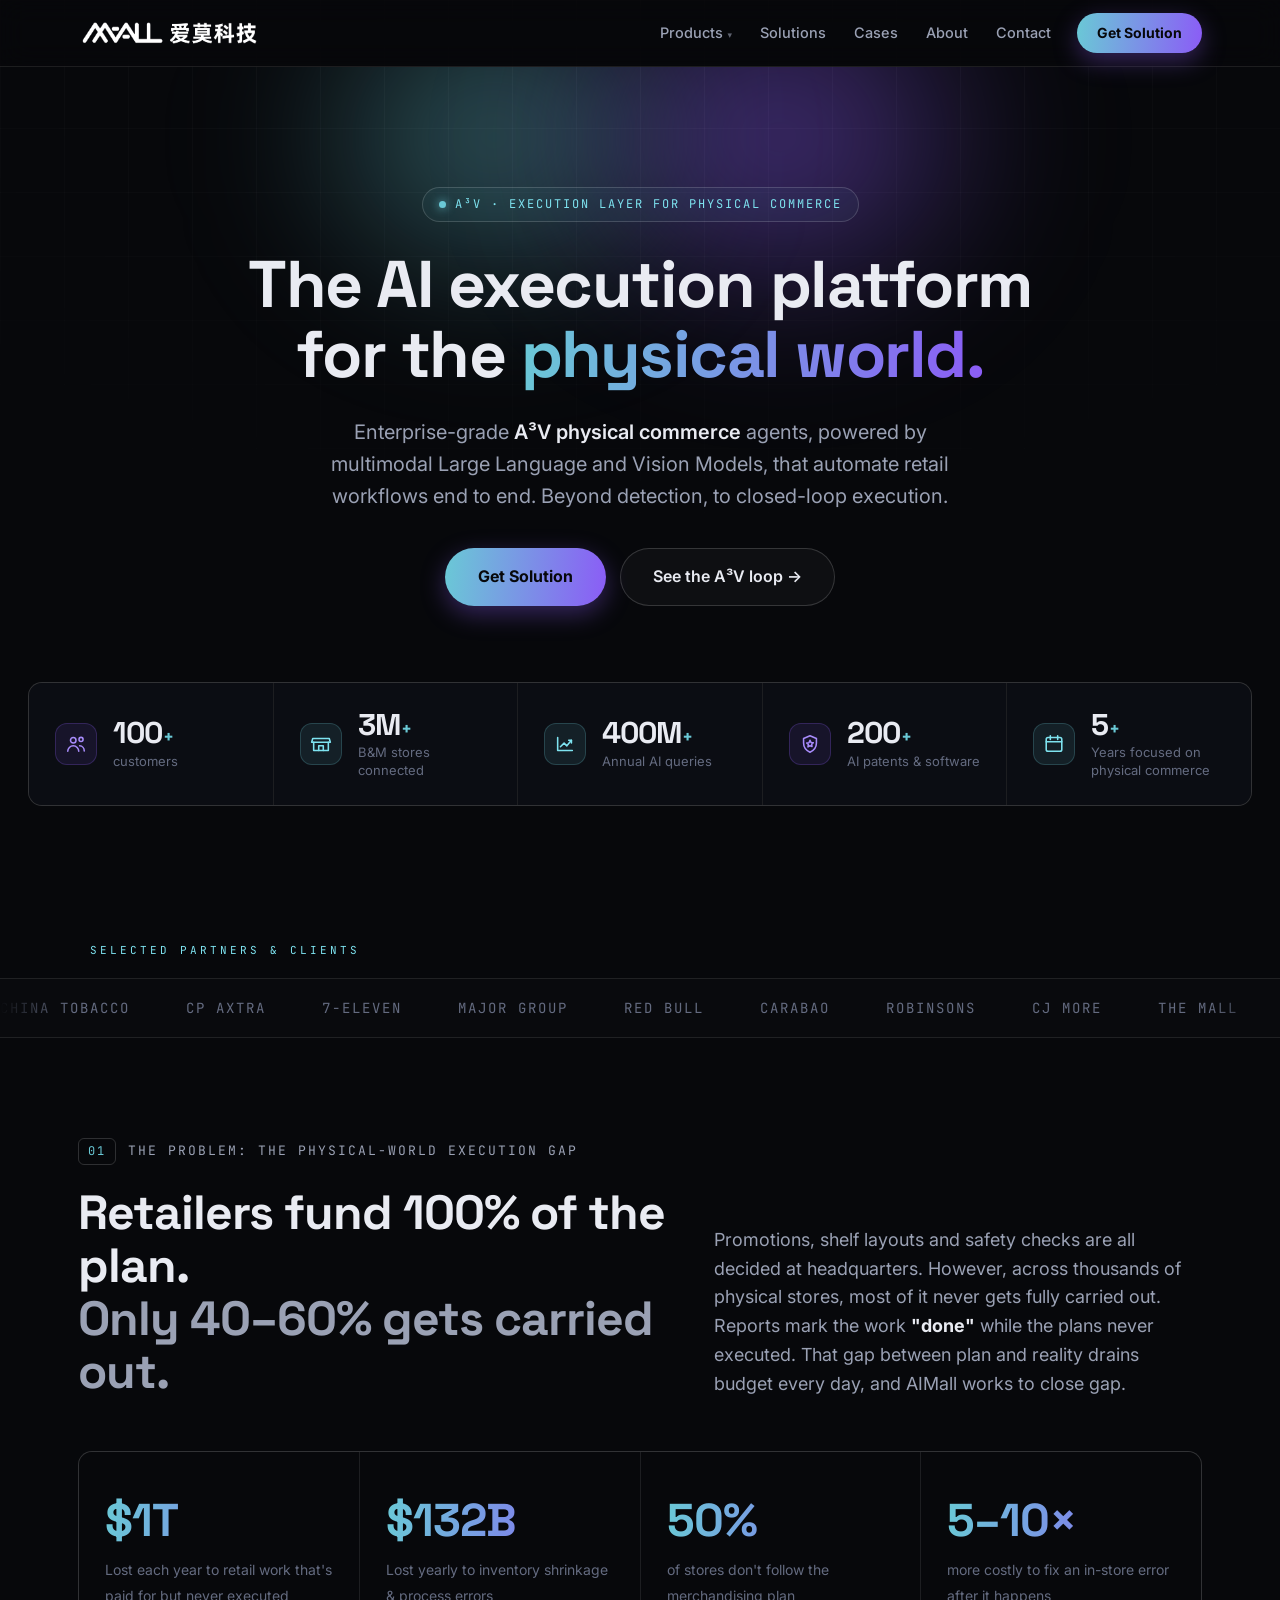
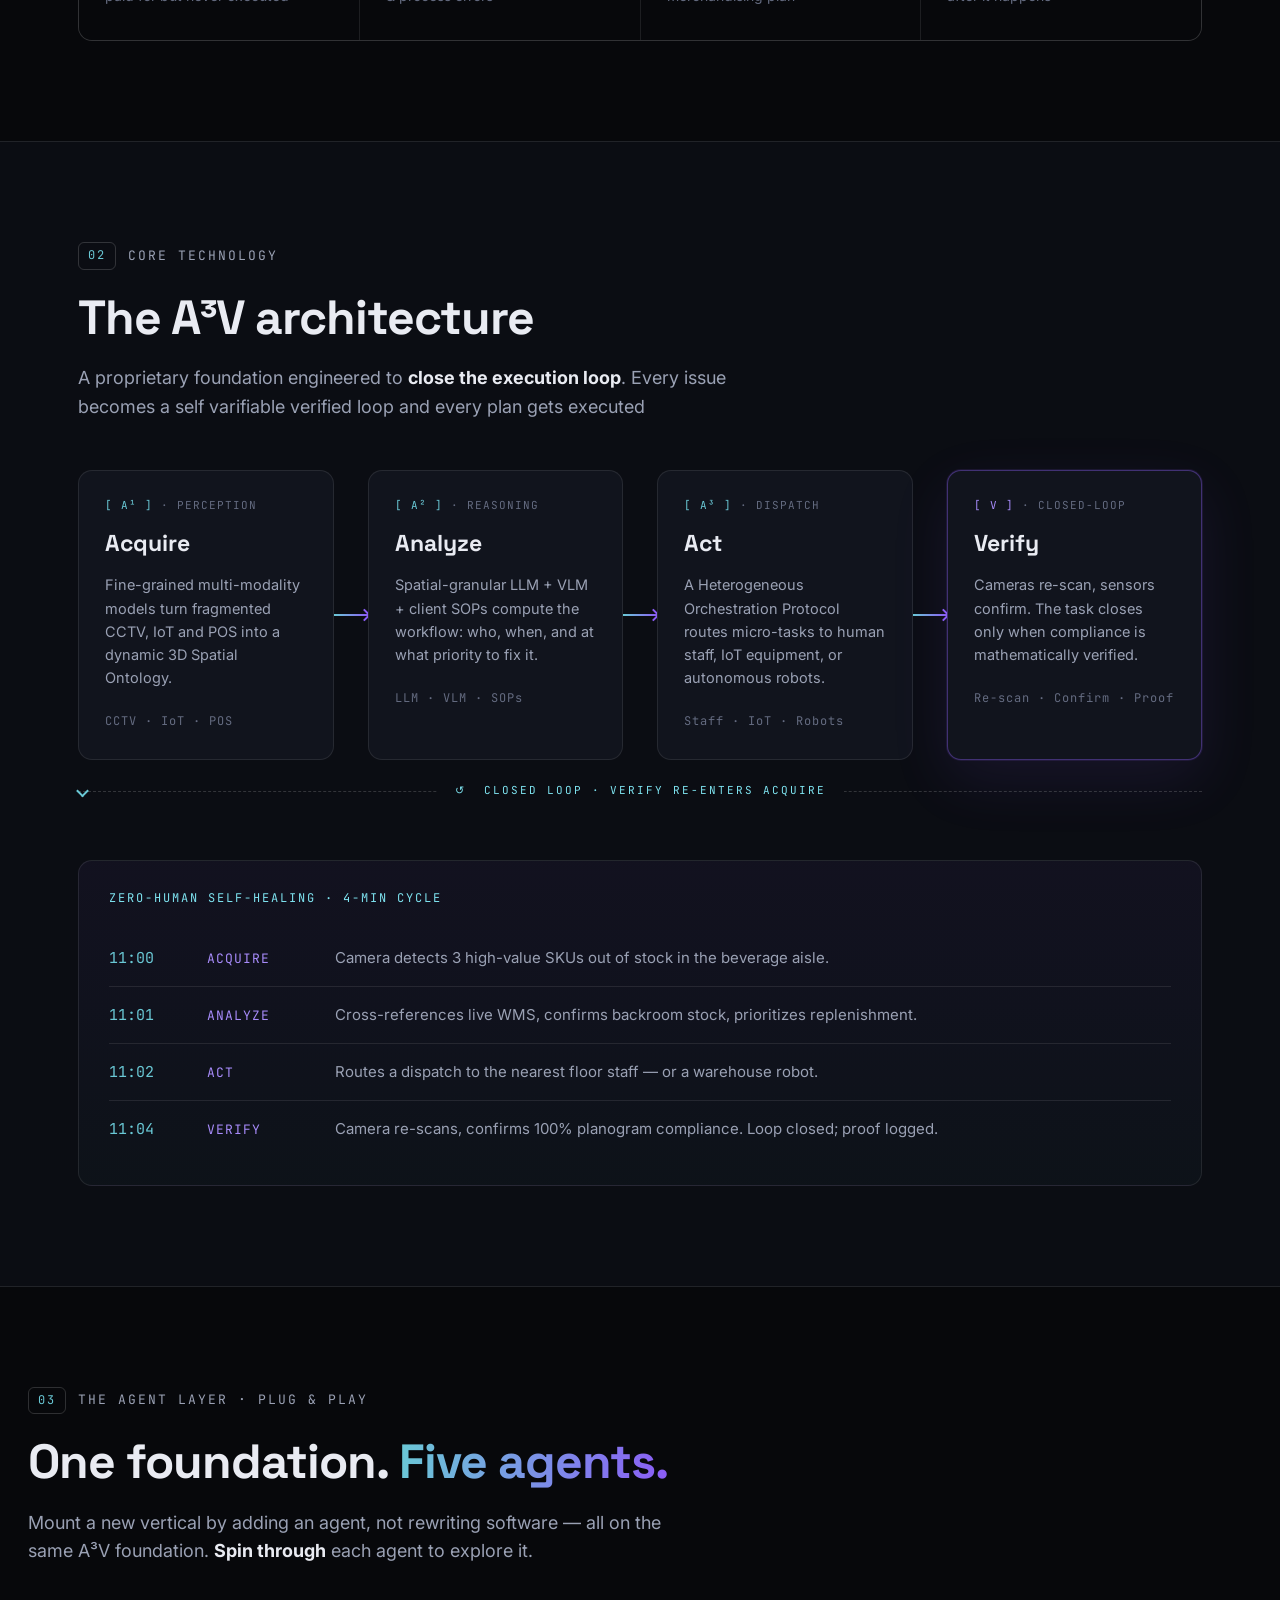
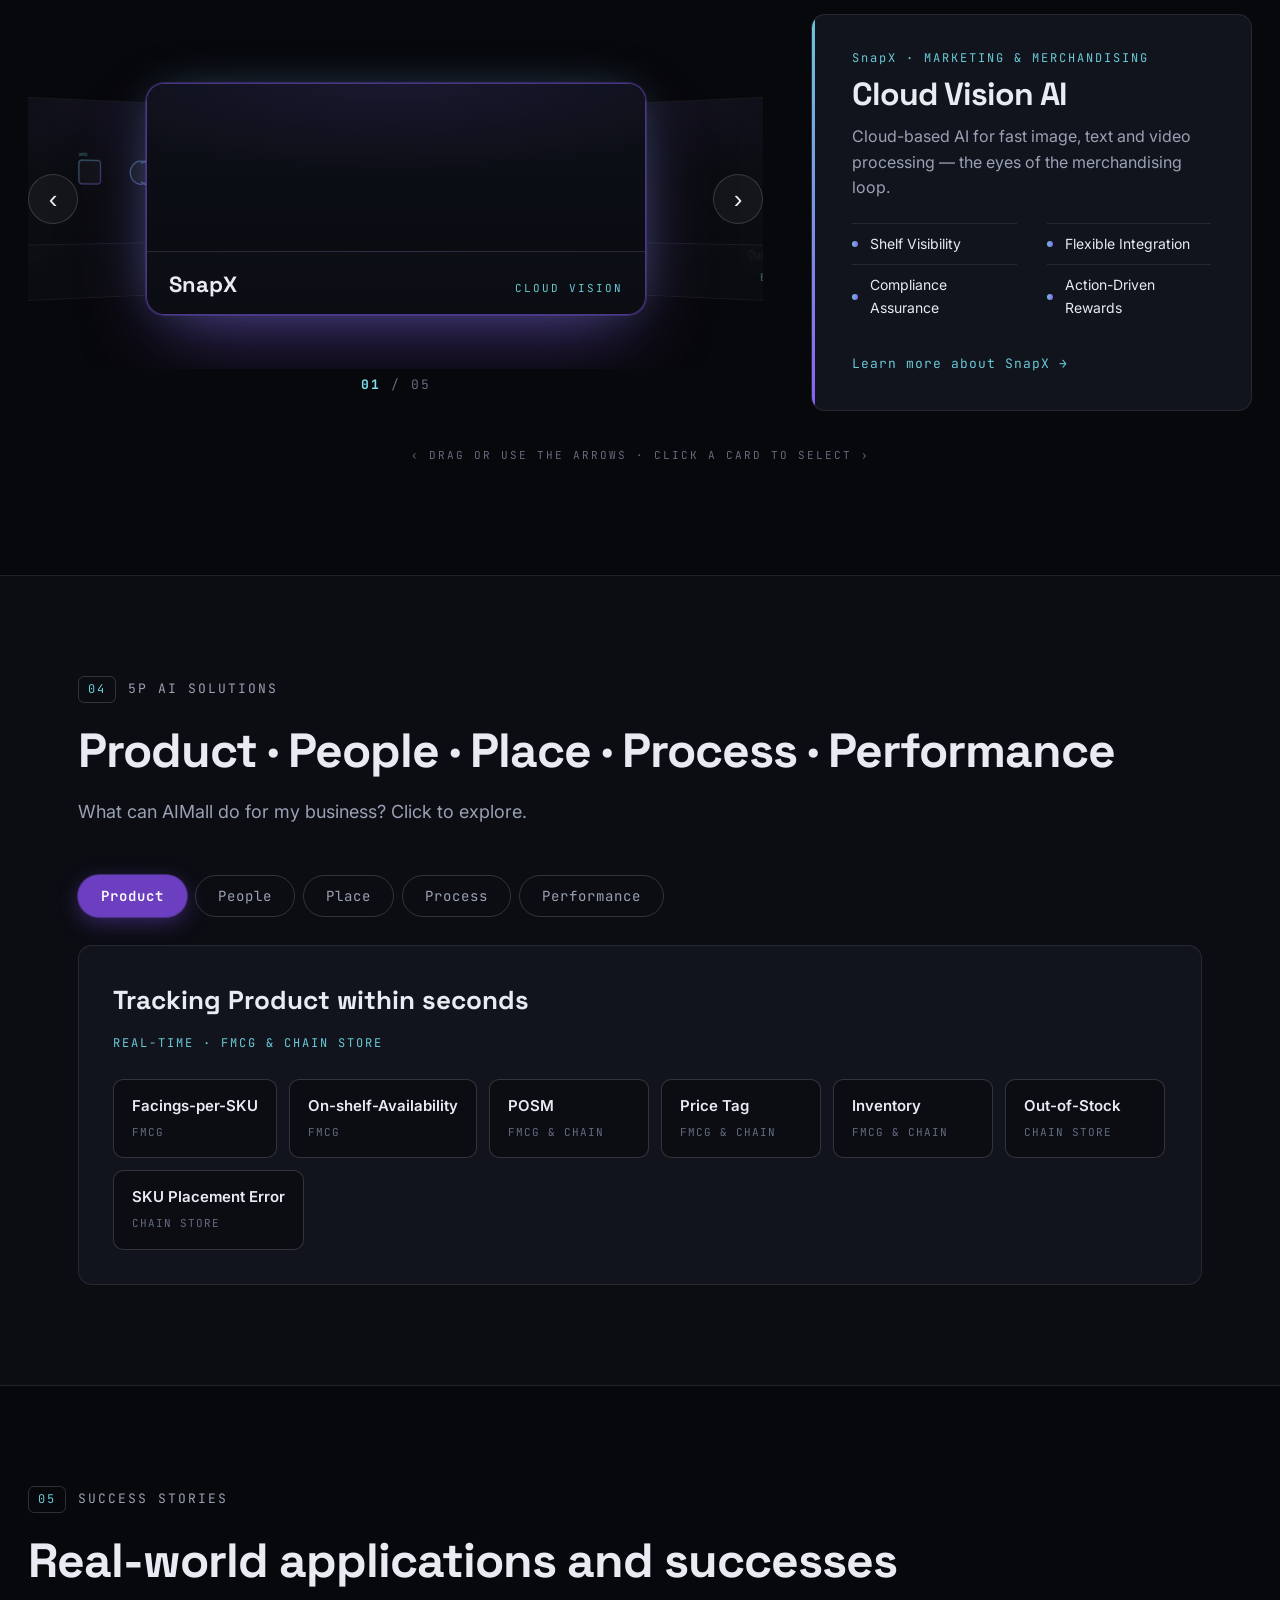
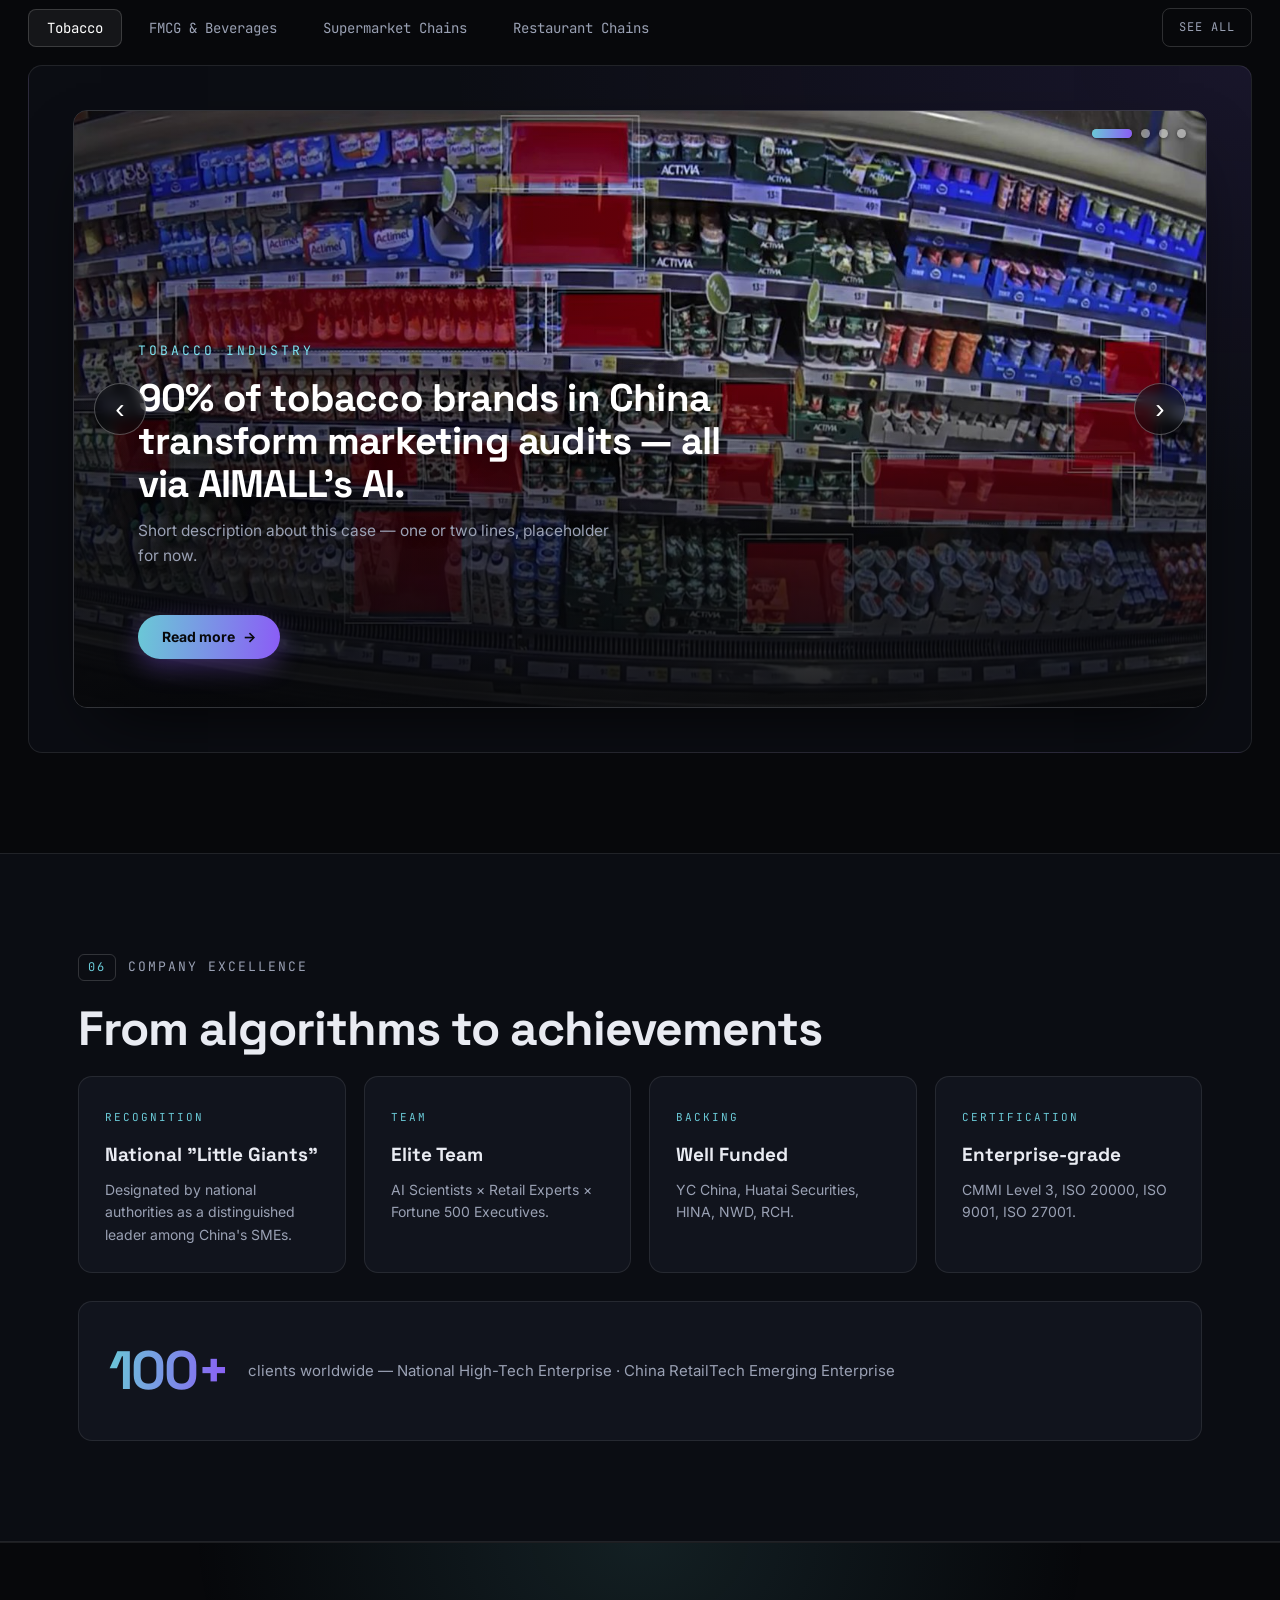
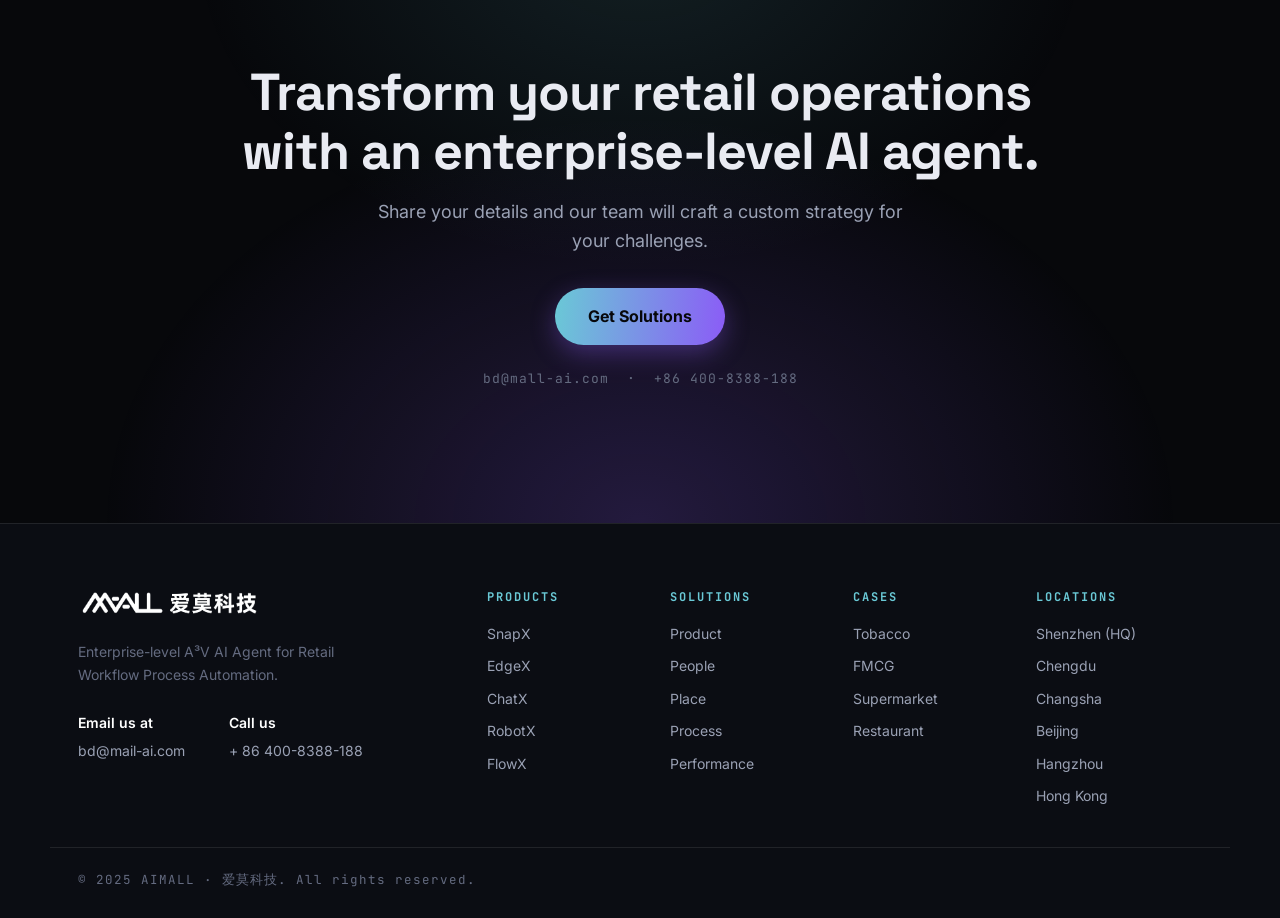
==== commit dfbf15e0: "Coverflow Learn more links to product page; animated breathing hero background" ====
--- a/index.html
+++ b/index.html
@@ -7,7 +7,7 @@
 <link rel="preconnect" href="https://fonts.googleapis.com" />
 <link rel="preconnect" href="https://fonts.gstatic.com" crossorigin />
 <link href="https://fonts.googleapis.com/css2?family=Space+Grotesk:wght@400;500;600;700&family=Inter:wght@400;500;600;700&family=JetBrains+Mono:wght@400;500;600&display=swap" rel="stylesheet" />
-<link rel="stylesheet" href="style.css?v=35" />
+<link rel="stylesheet" href="style.css?v=36" />
 </head>
 <body>
 <div class="grid-bg" aria-hidden="true"></div>
@@ -363,6 +363,6 @@
   <div class="container footer__bottom mono">© 2025 AIMALL · 爱莫科技. All rights reserved.</div>
 </footer>
 
-<script src="app.js?v=35"></script>
+<script src="app.js?v=36"></script>
 </body>
 </html>
--- a/style.css
+++ b/style.css
@@ -248,13 +248,30 @@
 
 /* ---- hero ---- */
 .hero { position: relative; padding: 120px 0 96px; overflow: hidden; }
-.hero__glow { position: absolute; top: -180px; left: 50%; transform: translateX(-50%);
-  width: 1100px; height: 720px; pointer-events: none;
-  background:
-    radial-gradient(closest-side, rgba(106,201,214,.22), transparent 70%) -180px 0/60% 100% no-repeat,
-    radial-gradient(closest-side, rgba(139,92,246,.26), transparent 70%) 180px 40px/60% 100% no-repeat;
-  filter: blur(10px); }
-.hero__inner { position: relative; max-width: 1140px; margin: 0 auto; text-align: center; }
+/* living, "breathing" hero background — animated colour blobs */
+.hero__glow { position: absolute; top: -220px; left: 50%; transform: translateX(-50%);
+  width: min(1200px, 120vw); height: 860px; pointer-events: none; z-index: 0; overflow: visible; }
+.hero__glow::before, .hero__glow::after { content: ""; position: absolute; border-radius: 50%;
+  filter: blur(70px); will-change: transform, opacity; }
+.hero__glow::before { width: 620px; height: 500px; left: 12%; top: 40px;
+  background: radial-gradient(closest-side, rgba(106,201,214,.5), transparent 72%);
+  animation: heroBreatheA 15s ease-in-out infinite; }
+.hero__glow::after { width: 680px; height: 560px; right: 10%; top: 10px;
+  background: radial-gradient(closest-side, rgba(139,92,246,.55), transparent 72%);
+  animation: heroBreatheB 19s ease-in-out infinite; }
+@keyframes heroBreatheA {
+  0%,100% { transform: translate(0,0) scale(1); opacity: .55; }
+  50%     { transform: translate(70px, 46px) scale(1.28); opacity: .8; }
+}
+@keyframes heroBreatheB {
+  0%,100% { transform: translate(0,0) scale(1.12); opacity: .5; }
+  50%     { transform: translate(-80px, 34px) scale(.86); opacity: .78; }
+}
+@media (prefers-reduced-motion: reduce) {
+  .hero__glow::before, .hero__glow::after { animation: none; }
+}
+.hero__inner { position: relative; z-index: 2; max-width: 1140px; margin: 0 auto; text-align: center; }
+.hero__statsbar { position: relative; z-index: 2; }
 .kicker { display: inline-flex; align-items: center; gap: 9px; font-family: "JetBrains Mono", monospace;
   font-size: 12px; letter-spacing: 2px; color: var(--cyan-b); text-transform: uppercase;
   border: 1px solid var(--line-2); border-radius: 999px; padding: 7px 16px; margin-bottom: 28px;
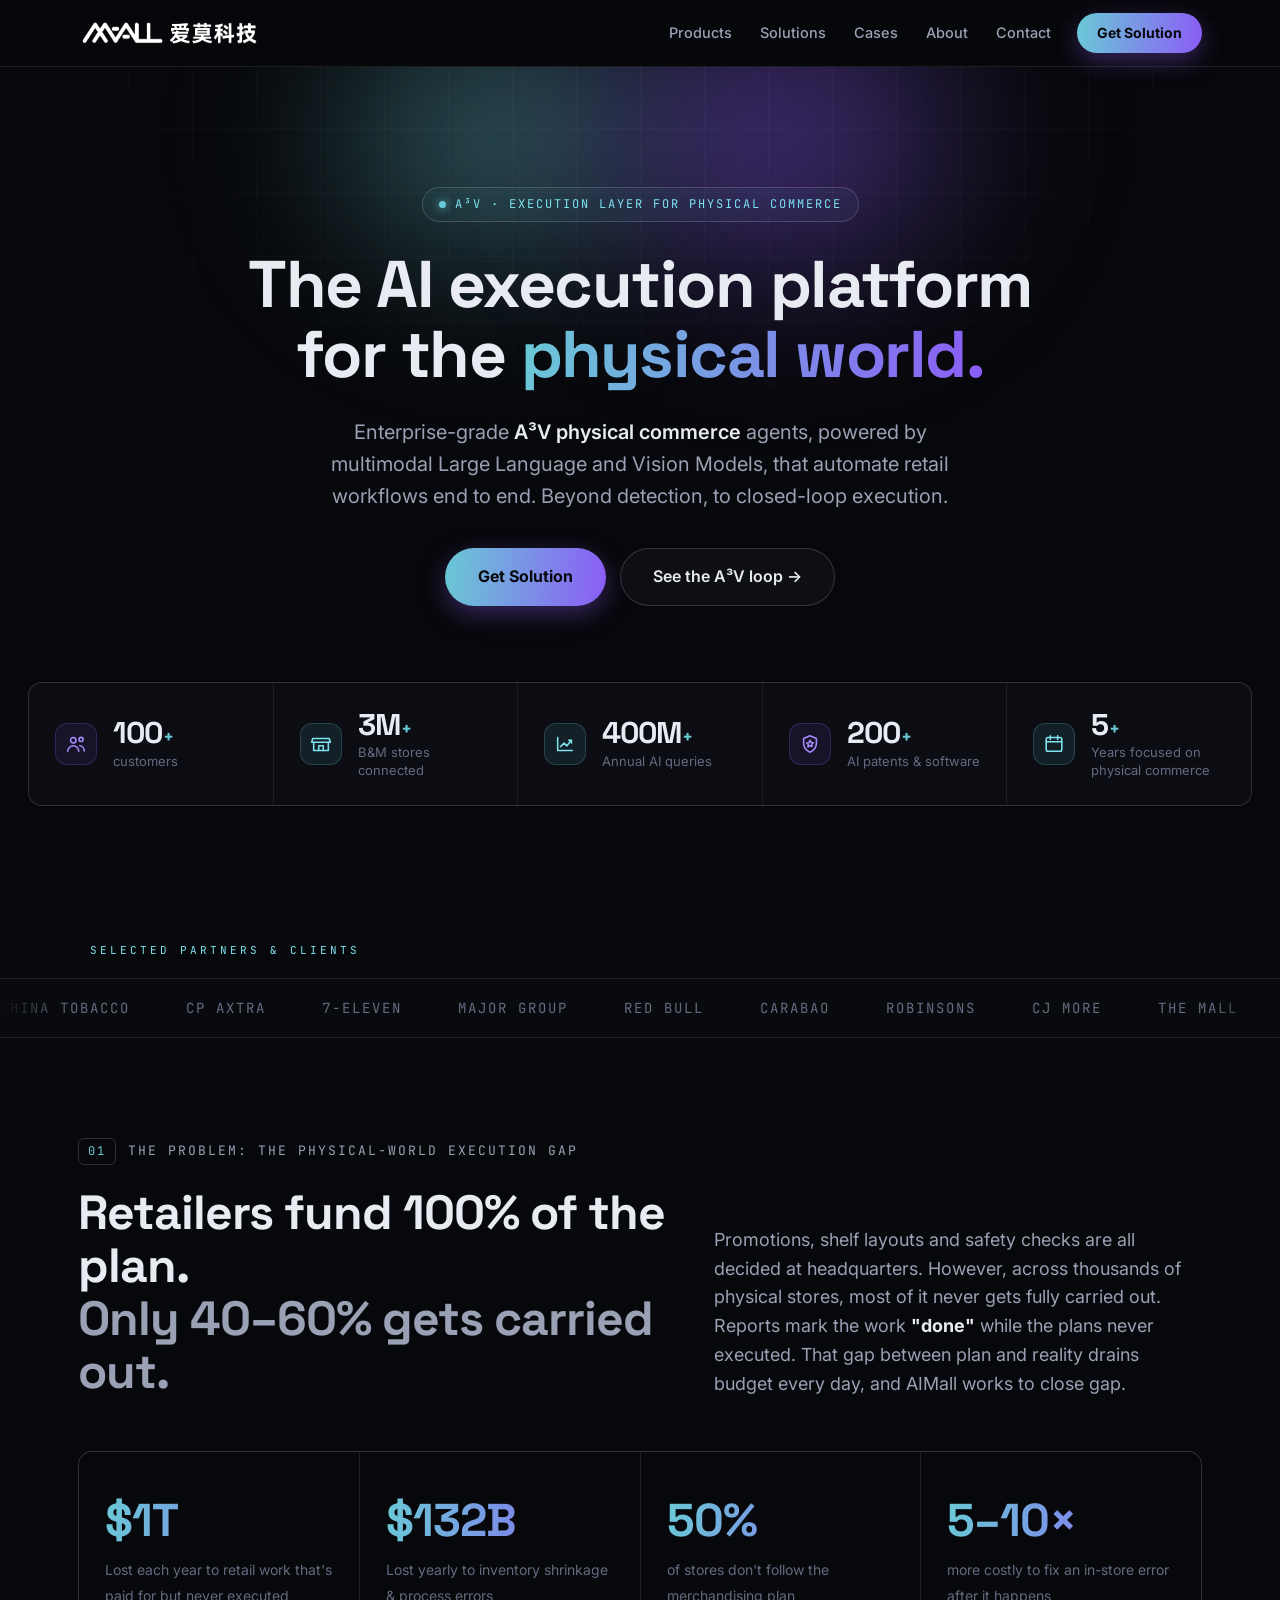
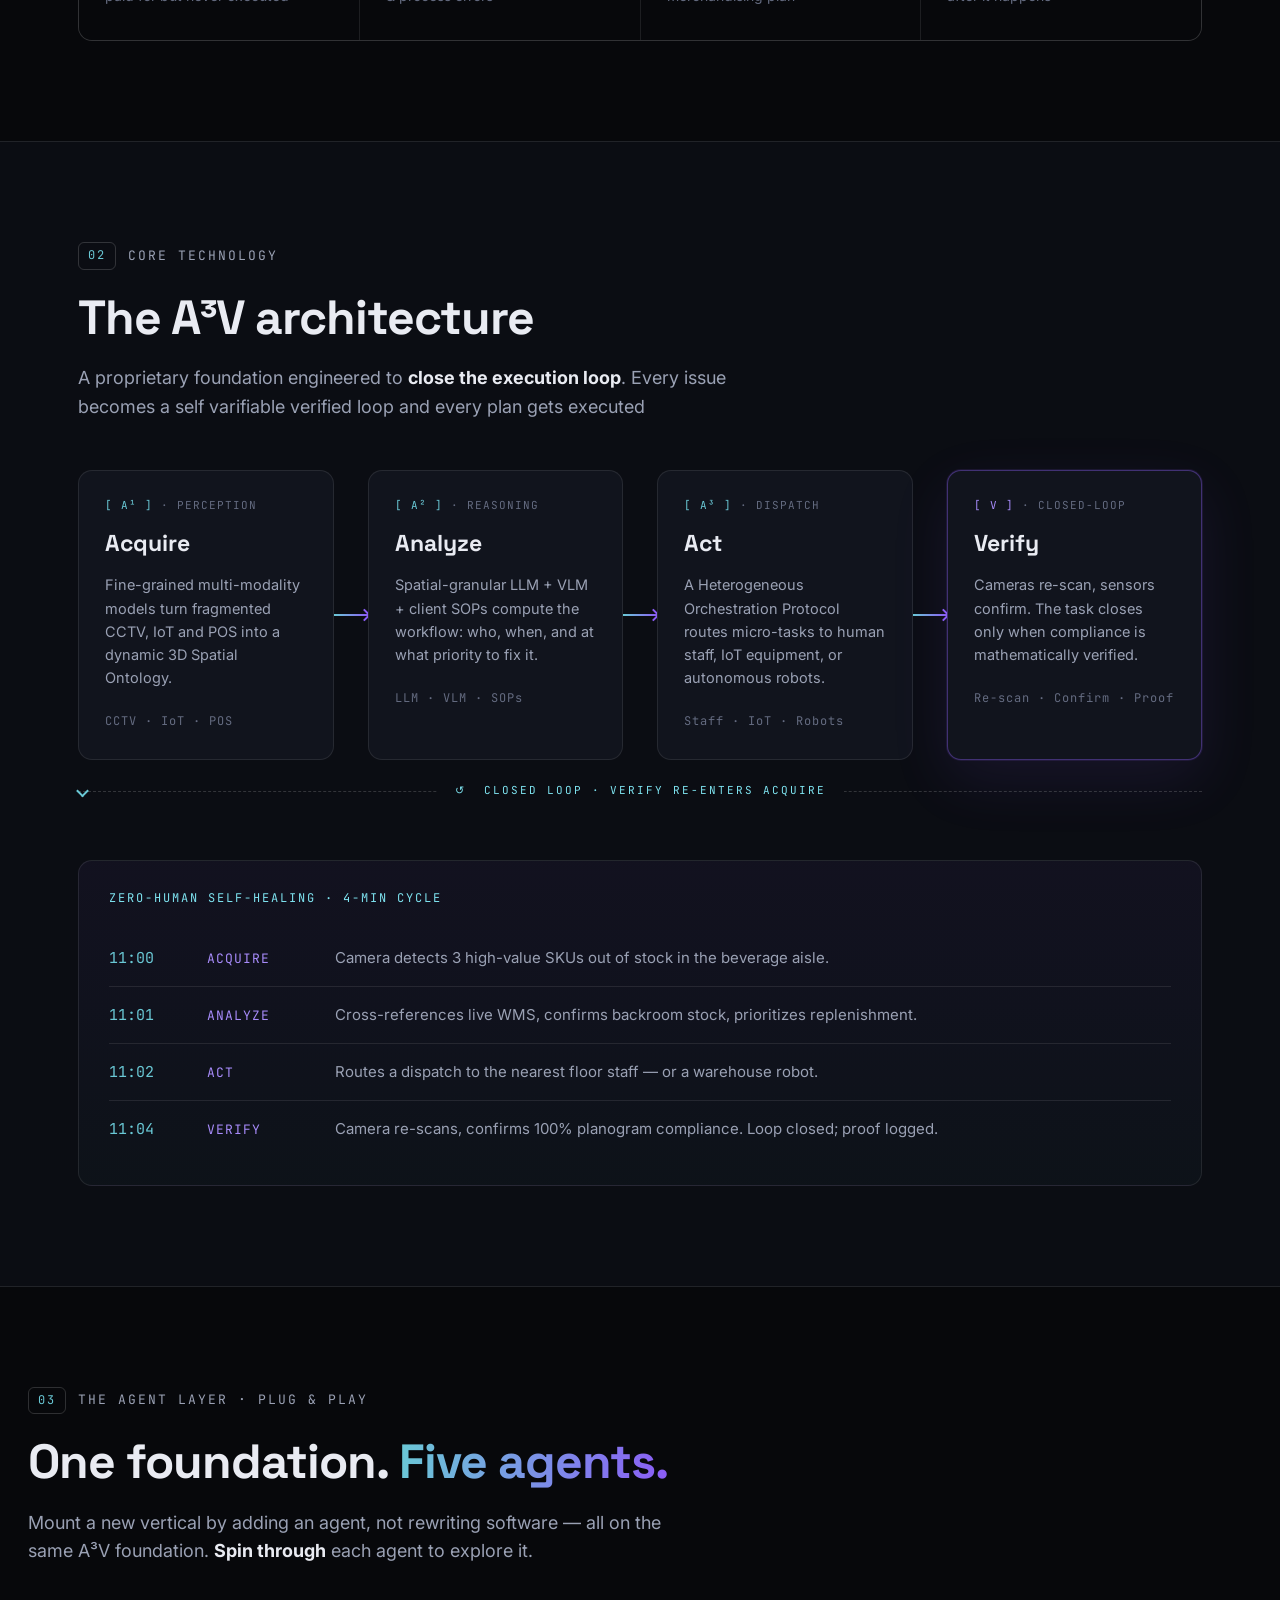
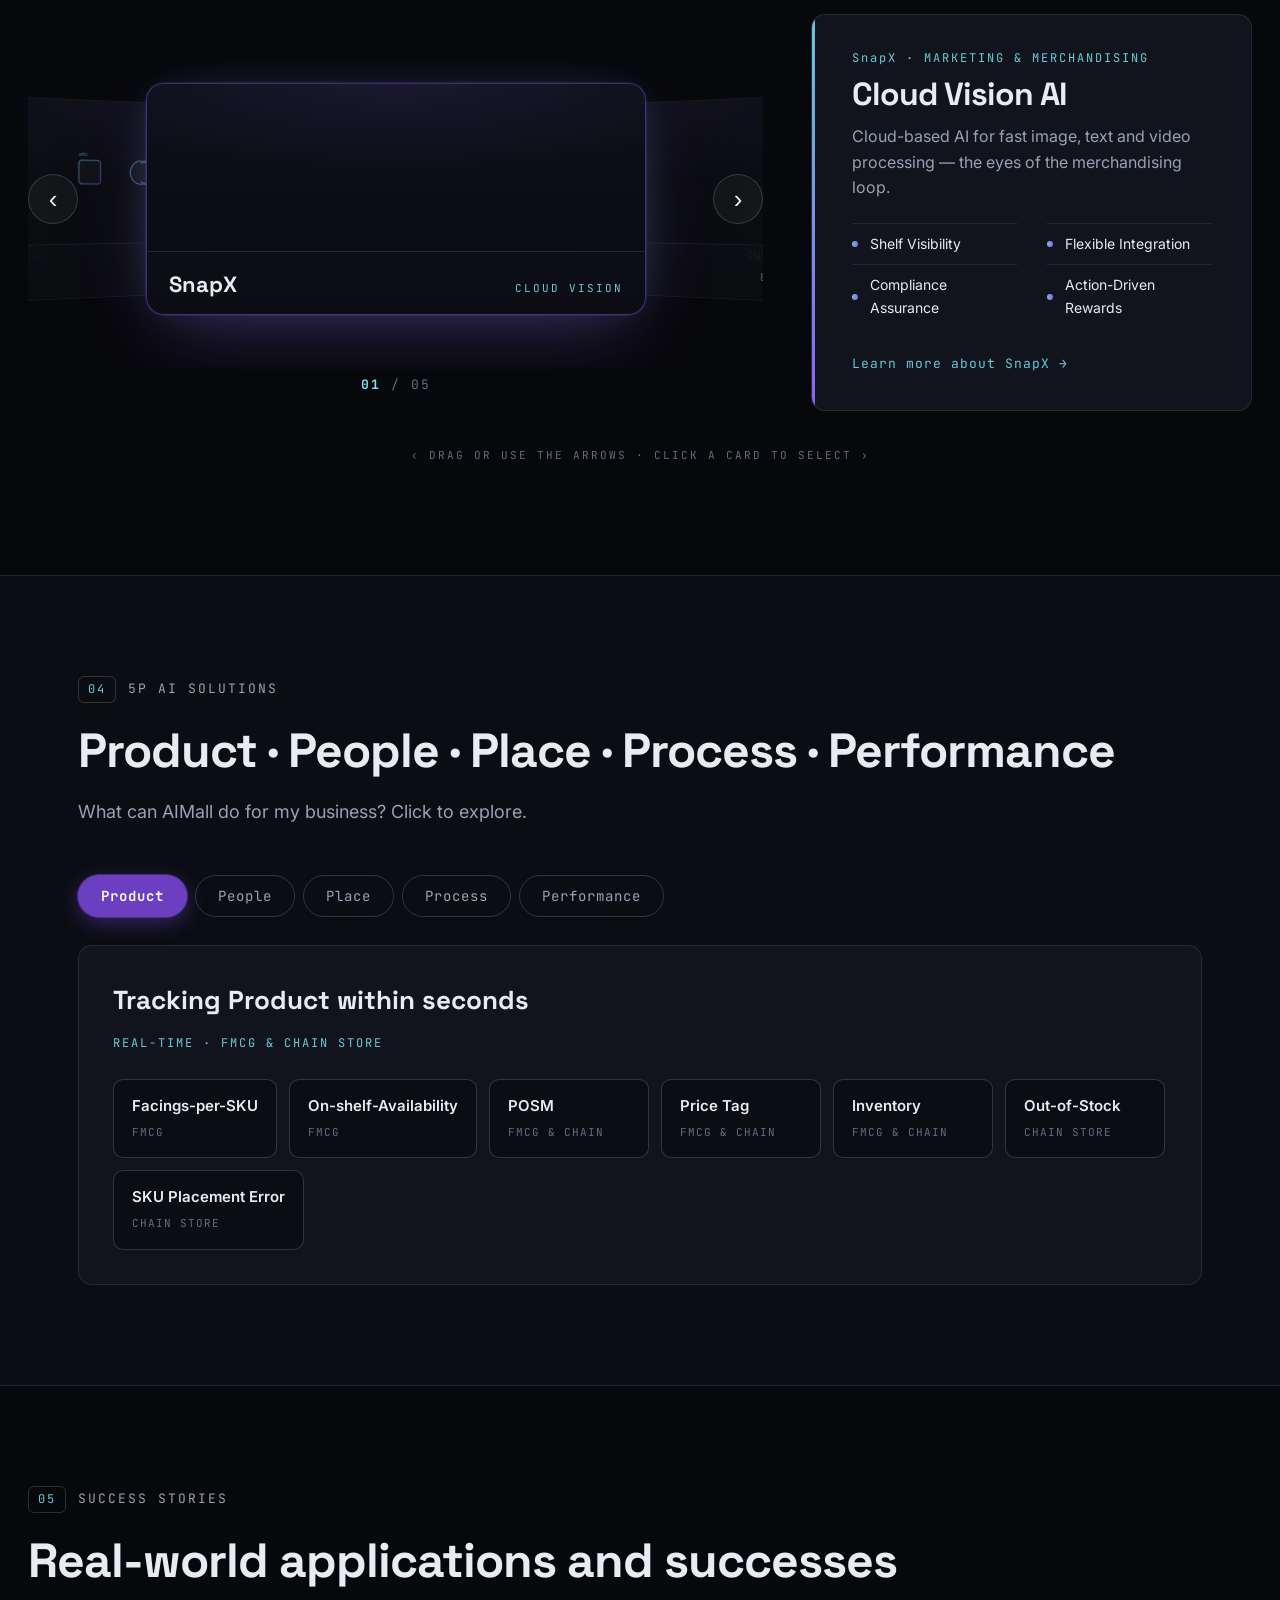
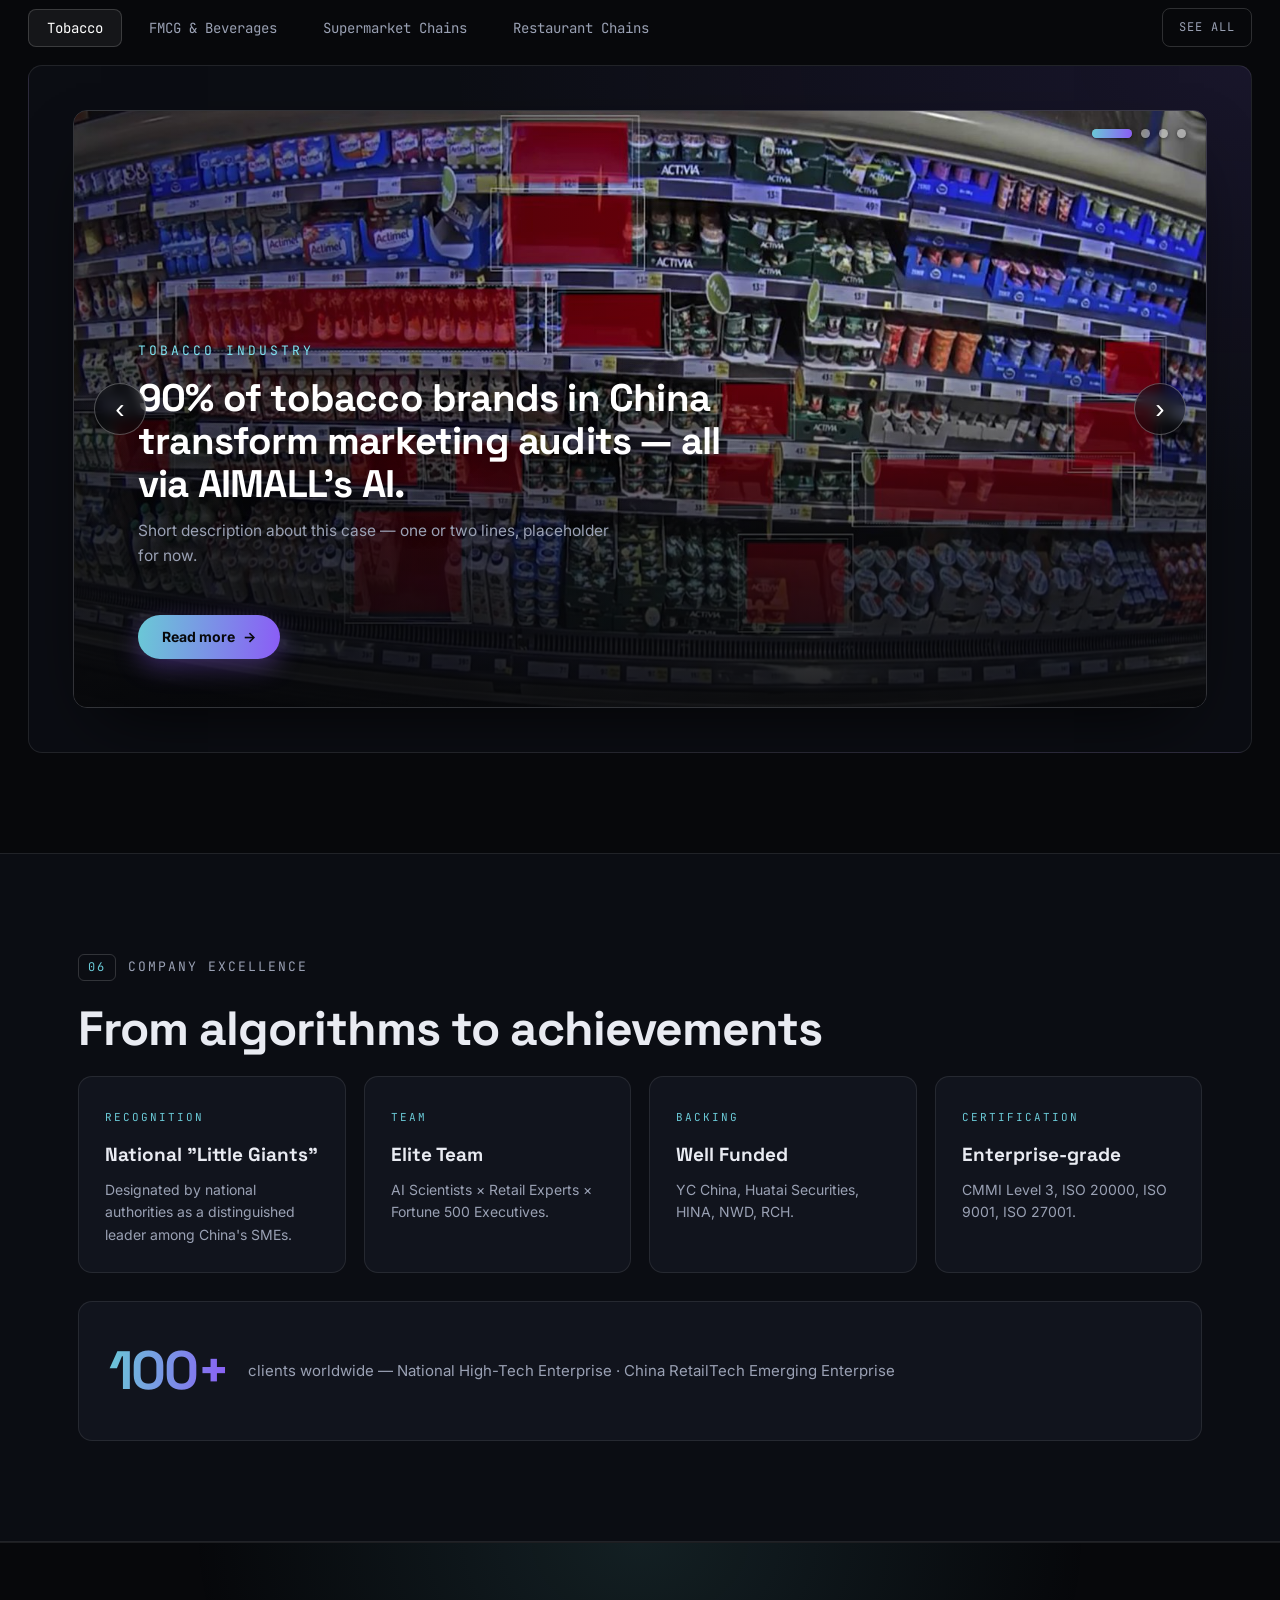
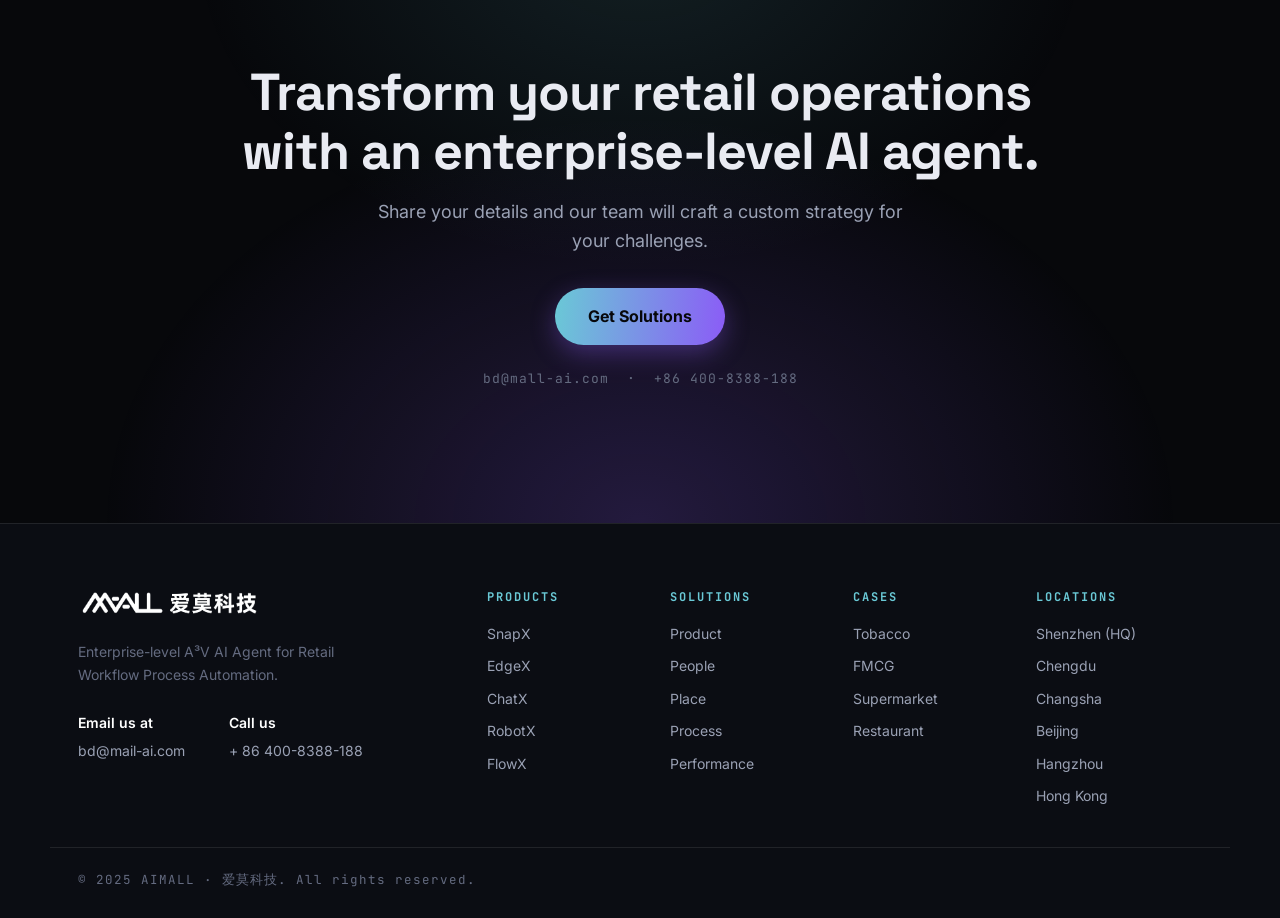
==== commit df76bd67: "Lighten coverflow card shadow; remove Products caret; faster roaming hero blobs" ====
--- a/index.html
+++ b/index.html
@@ -7,7 +7,7 @@
 <link rel="preconnect" href="https://fonts.googleapis.com" />
 <link rel="preconnect" href="https://fonts.gstatic.com" crossorigin />
 <link href="https://fonts.googleapis.com/css2?family=Space+Grotesk:wght@400;500;600;700&family=Inter:wght@400;500;600;700&family=JetBrains+Mono:wght@400;500;600&display=swap" rel="stylesheet" />
-<link rel="stylesheet" href="style.css?v=36" />
+<link rel="stylesheet" href="style.css?v=39" />
 </head>
 <body>
 <div class="grid-bg" aria-hidden="true"></div>
@@ -20,7 +20,7 @@
     </a>
     <nav class="nav__links" id="navLinks">
       <div class="nav__drop">
-        <a href="#products">Products <i class="caret">▾</i></a>
+        <a href="#products">Products</a>
         <div class="nav__menu">
           <a href="products/snapx.html">SnapX</a>
           <a href="products/edgex.html">EdgeX</a>
@@ -91,6 +91,8 @@
   <section class="marquee" aria-label="Selected clients">
     <div class="marquee__viewport">
       <div class="marquee__track">
+        <span>CHINA TOBACCO</span><span>CP AXTRA</span><span>7-ELEVEN</span><span>MAJOR GROUP</span><span>RED BULL</span><span>CARABAO</span><span>ROBINSONS</span><span>CJ MORE</span><span>THE MALL</span>
+        <span>CHINA TOBACCO</span><span>CP AXTRA</span><span>7-ELEVEN</span><span>MAJOR GROUP</span><span>RED BULL</span><span>CARABAO</span><span>ROBINSONS</span><span>CJ MORE</span><span>THE MALL</span>
         <span>CHINA TOBACCO</span><span>CP AXTRA</span><span>7-ELEVEN</span><span>MAJOR GROUP</span><span>RED BULL</span><span>CARABAO</span><span>ROBINSONS</span><span>CJ MORE</span><span>THE MALL</span>
         <span>CHINA TOBACCO</span><span>CP AXTRA</span><span>7-ELEVEN</span><span>MAJOR GROUP</span><span>RED BULL</span><span>CARABAO</span><span>ROBINSONS</span><span>CJ MORE</span><span>THE MALL</span>
       </div>
@@ -363,6 +365,6 @@
   <div class="container footer__bottom mono">© 2025 AIMALL · 爱莫科技. All rights reserved.</div>
 </footer>
 
-<script src="app.js?v=36"></script>
+<script src="app.js?v=39"></script>
 </body>
 </html>
--- a/style.css
+++ b/style.css
@@ -203,7 +203,7 @@
 
 /* ================= case article ================= */
 .art { padding-bottom: 100px; }
-.art__narrow { max-width: 760px; margin: 0 auto; padding: 0 28px; }
+.art__narrow { max-width: 920px; margin: 0 auto; padding: 0 28px; }
 .art__back { display: inline-block; margin-top: 40px; font-family: "JetBrains Mono", monospace;
   font-size: 13px; letter-spacing: 1px; color: var(--dim); }
 .art__back:hover { color: var(--cyan); }
@@ -215,7 +215,7 @@
 .art__meta { display: flex; flex-wrap: wrap; gap: 8px 20px; font-family: "JetBrains Mono", monospace;
   font-size: 12px; letter-spacing: 1px; color: var(--mute);
   border-top: 1px solid var(--line); border-bottom: 1px solid var(--line); padding: 15px 0; }
-.art__hero { max-width: 1080px; margin: 40px auto 0; padding: 0 28px; }
+.art__hero { max-width: 920px; margin: 40px auto 0; padding: 0 28px; }
 .art__hero img { width: 100%; border-radius: 16px; border: 1px solid var(--line-2); display: block;
   aspect-ratio: 16 / 8; object-fit: cover; box-shadow: 0 40px 90px -40px rgba(0,0,0,.9); }
 .art__body { margin-top: 46px; }
@@ -255,17 +255,24 @@
   filter: blur(70px); will-change: transform, opacity; }
 .hero__glow::before { width: 620px; height: 500px; left: 12%; top: 40px;
   background: radial-gradient(closest-side, rgba(106,201,214,.5), transparent 72%);
-  animation: heroBreatheA 15s ease-in-out infinite; }
+  animation: heroBreatheA 9s ease-in-out infinite; }
 .hero__glow::after { width: 680px; height: 560px; right: 10%; top: 10px;
   background: radial-gradient(closest-side, rgba(139,92,246,.55), transparent 72%);
-  animation: heroBreatheB 19s ease-in-out infinite; }
+  animation: heroBreatheB 11s ease-in-out infinite; }
+/* wander to several different spots so the colour roams, not just pulses in place */
 @keyframes heroBreatheA {
-  0%,100% { transform: translate(0,0) scale(1); opacity: .55; }
-  50%     { transform: translate(70px, 46px) scale(1.28); opacity: .8; }
+  0%   { transform: translate(0,0) scale(1); opacity: .5; }
+  25%  { transform: translate(220px, 70px) scale(1.3); opacity: .82; }
+  50%  { transform: translate(120px, -60px) scale(.9); opacity: .62; }
+  75%  { transform: translate(-160px, 50px) scale(1.18); opacity: .8; }
+  100% { transform: translate(0,0) scale(1); opacity: .5; }
 }
 @keyframes heroBreatheB {
-  0%,100% { transform: translate(0,0) scale(1.12); opacity: .5; }
-  50%     { transform: translate(-80px, 34px) scale(.86); opacity: .78; }
+  0%   { transform: translate(0,0) scale(1.1); opacity: .5; }
+  25%  { transform: translate(-200px, -50px) scale(.85); opacity: .75; }
+  50%  { transform: translate(-90px, 80px) scale(1.28); opacity: .82; }
+  75%  { transform: translate(180px, -30px) scale(.95); opacity: .68; }
+  100% { transform: translate(0,0) scale(1.1); opacity: .5; }
 }
 @media (prefers-reduced-motion: reduce) {
   .hero__glow::before, .hero__glow::after { animation: none; }
@@ -310,7 +317,7 @@
   -webkit-mask-image: linear-gradient(90deg, transparent 0, #000 70px, #000 calc(100% - 70px), transparent 100%);
           mask-image: linear-gradient(90deg, transparent 0, #000 70px, #000 calc(100% - 70px), transparent 100%); }
 .marquee__track { display: flex; gap: 56px; white-space: nowrap; width: max-content;
-  animation: scroll 38s linear infinite; }
+  animation: scroll 76s linear infinite; }
 .marquee__track span { font-family: "JetBrains Mono", monospace; font-size: 14px; letter-spacing: 2px;
   color: var(--mute); }
 @keyframes scroll { to { transform: translateX(-50%); } }
@@ -414,8 +421,8 @@
   background: linear-gradient(180deg, #11141d, #0b0d13); border: 1px solid var(--line);
   transition: transform .6s cubic-bezier(.18,.9,.25,1), opacity .6s, box-shadow .3s, border-color .3s;
   will-change: transform, opacity; }
-.cover__card.is-active { border-color: rgba(139,92,246,.5);
-  box-shadow: 0 0 0 1px rgba(139,92,246,.25), 0 30px 80px -20px rgba(139,92,246,.5), 0 0 50px -16px rgba(106,201,214,.4); }
+.cover__card.is-active { border-color: rgba(139,92,246,.42);
+  box-shadow: 0 0 0 1px rgba(139,92,246,.17), 0 30px 80px -20px rgba(139,92,246,.33), 0 0 50px -16px rgba(106,201,214,.27); }
 .cover__vis { height: 168px; padding: 14px; display: flex; align-items: center; justify-content: center;
   background:
     radial-gradient(120% 90% at 50% 0%, rgba(139,92,246,.10), transparent 60%),
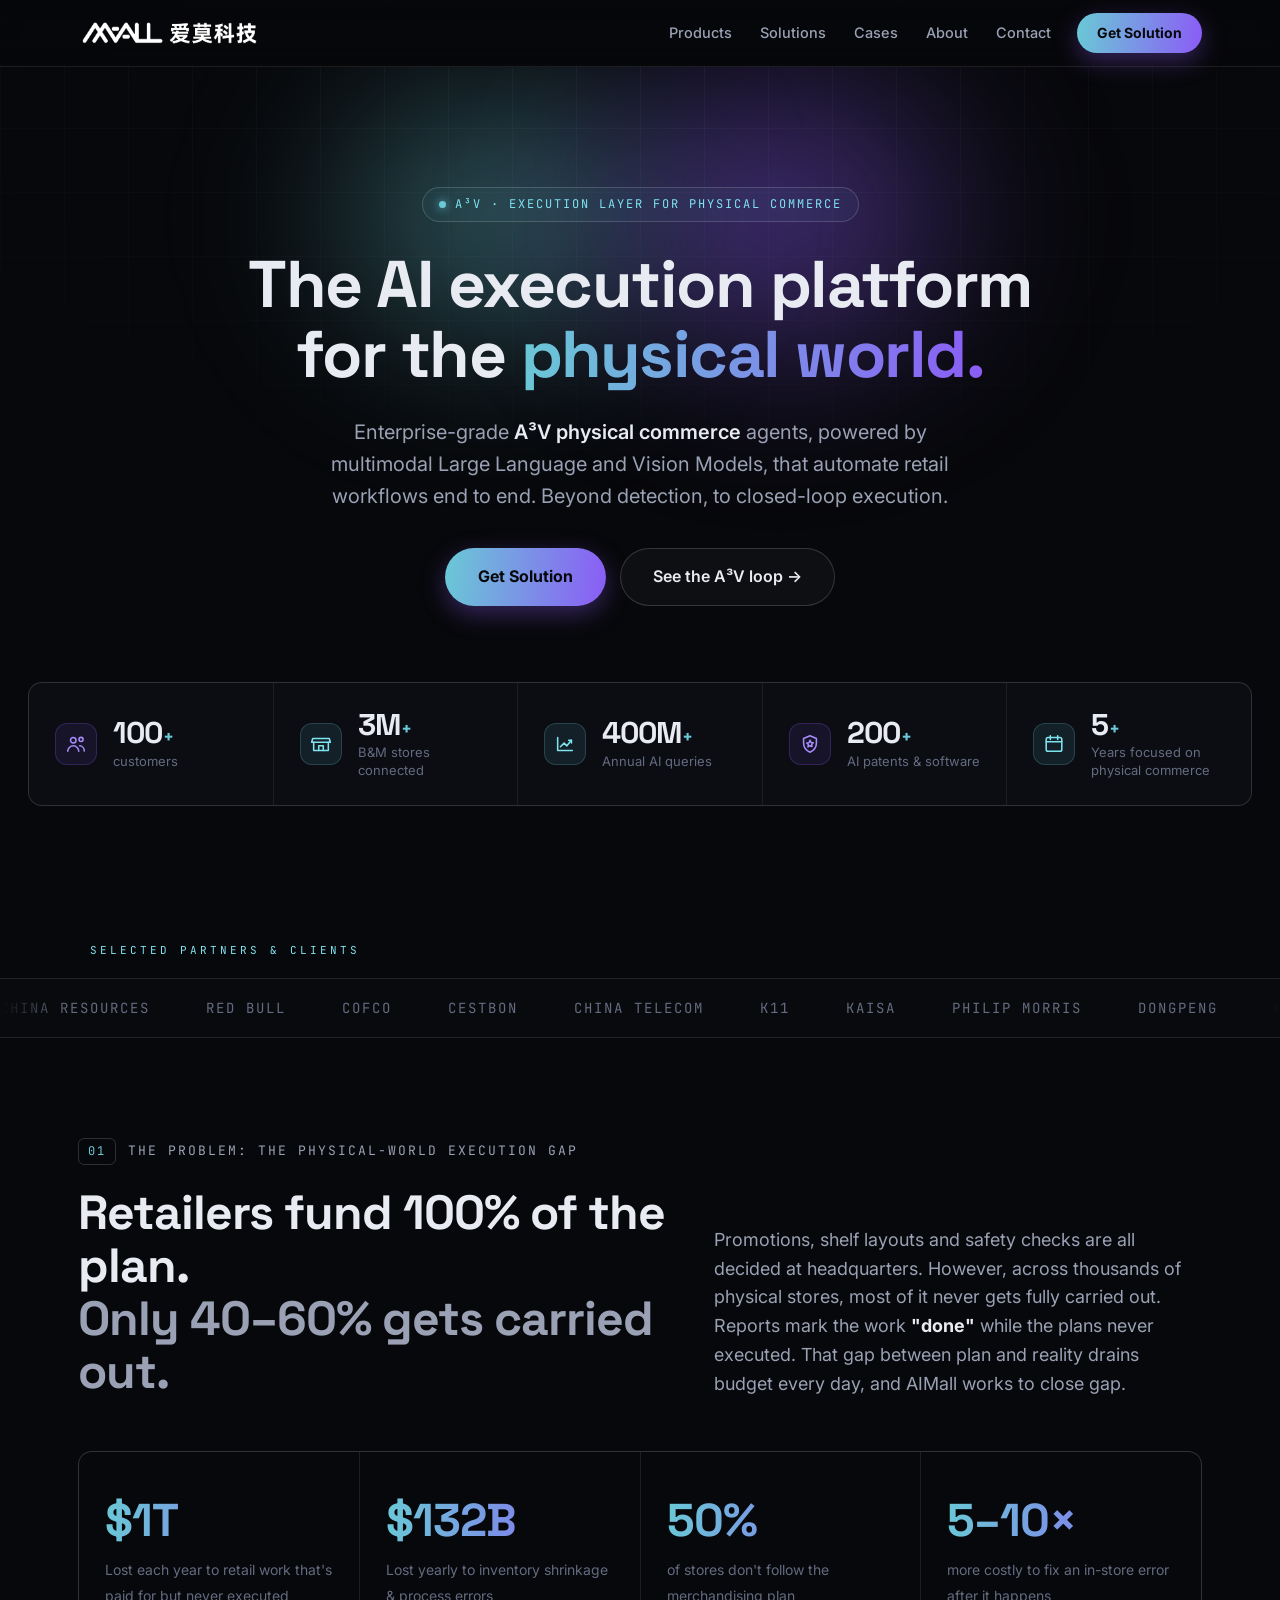
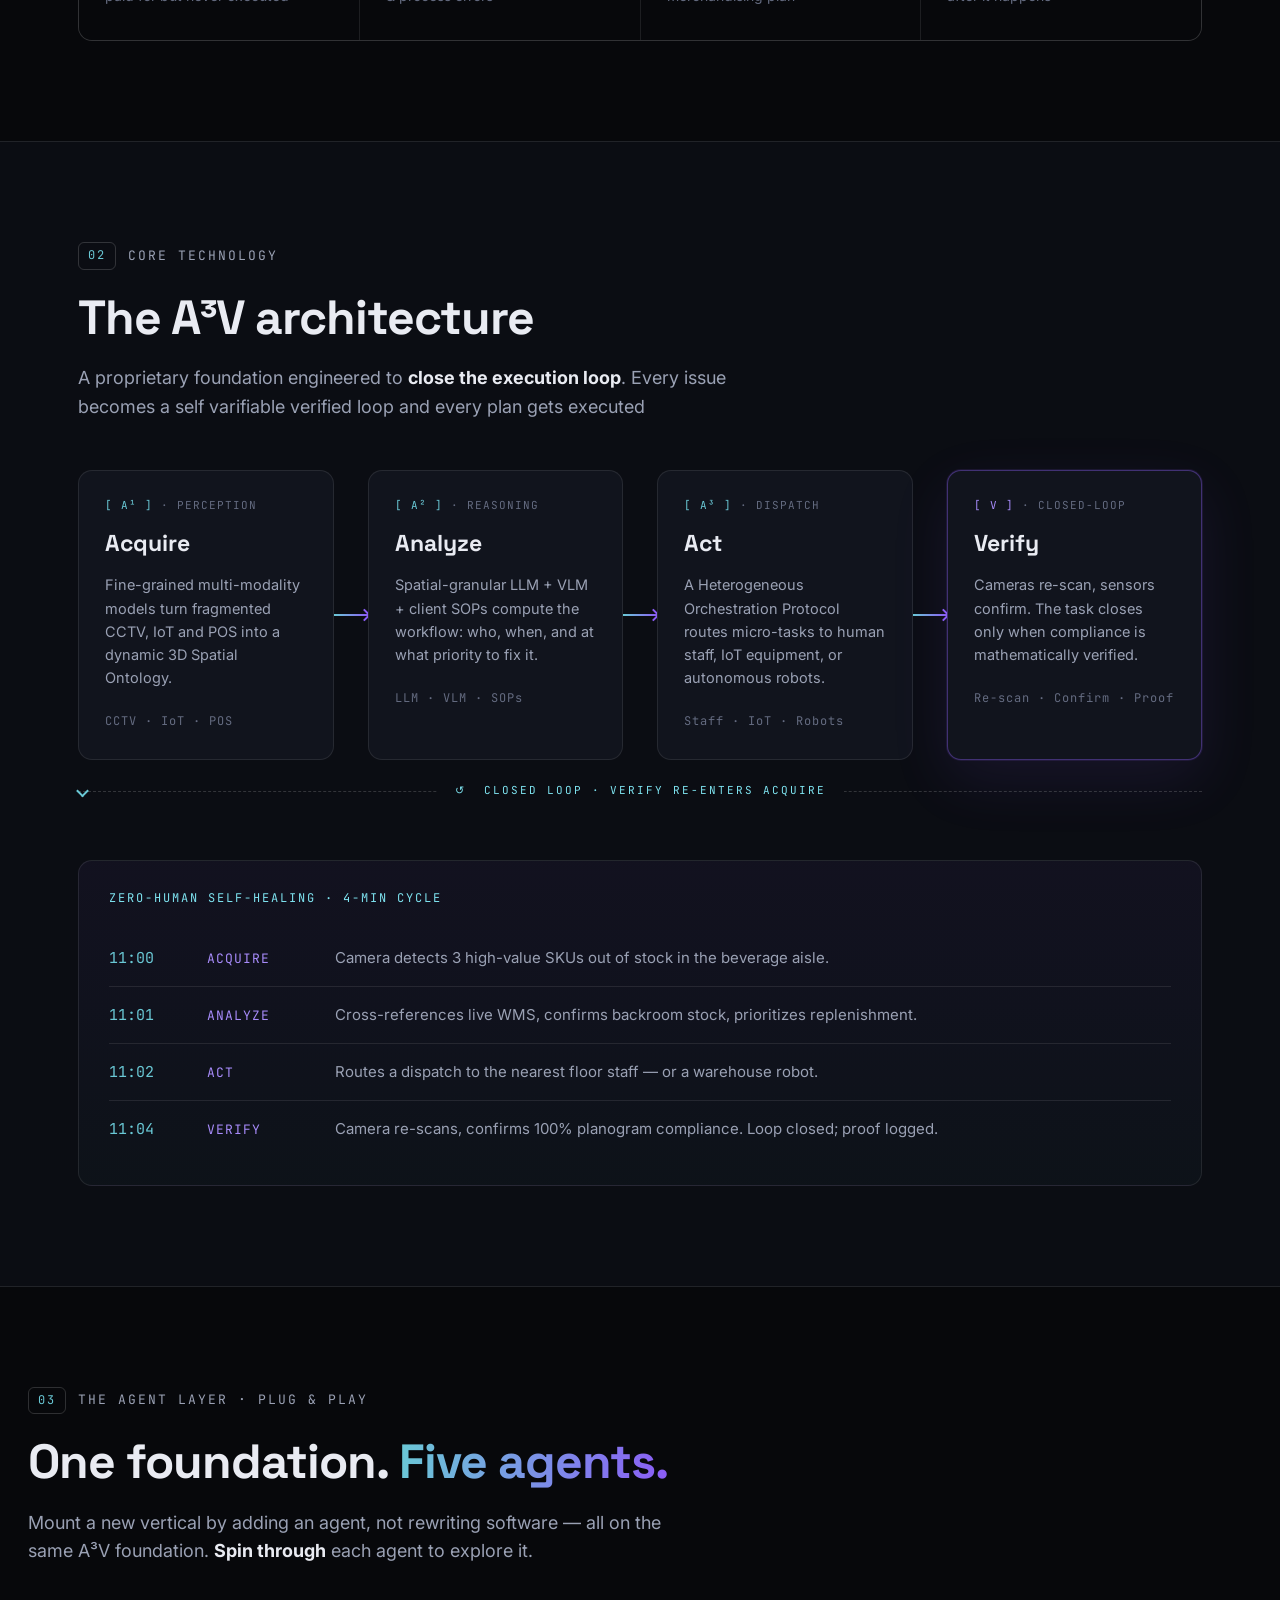
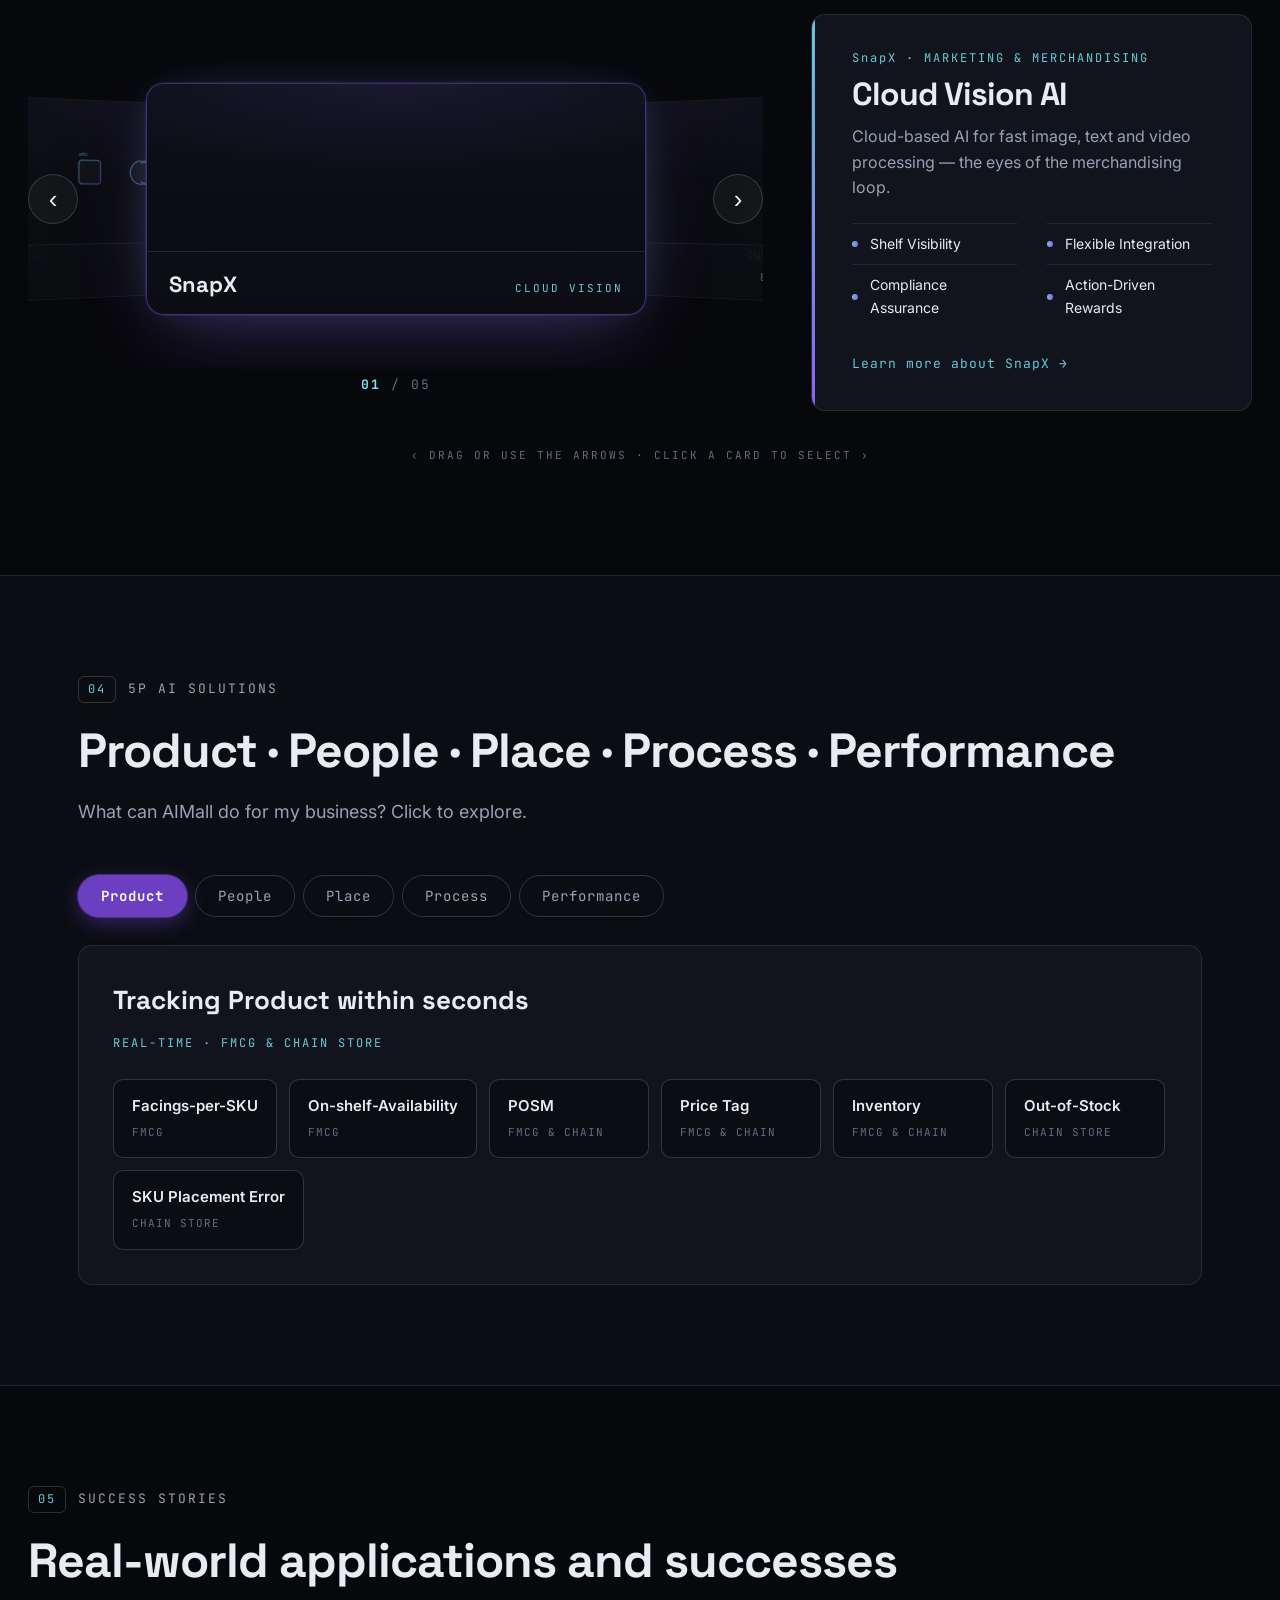
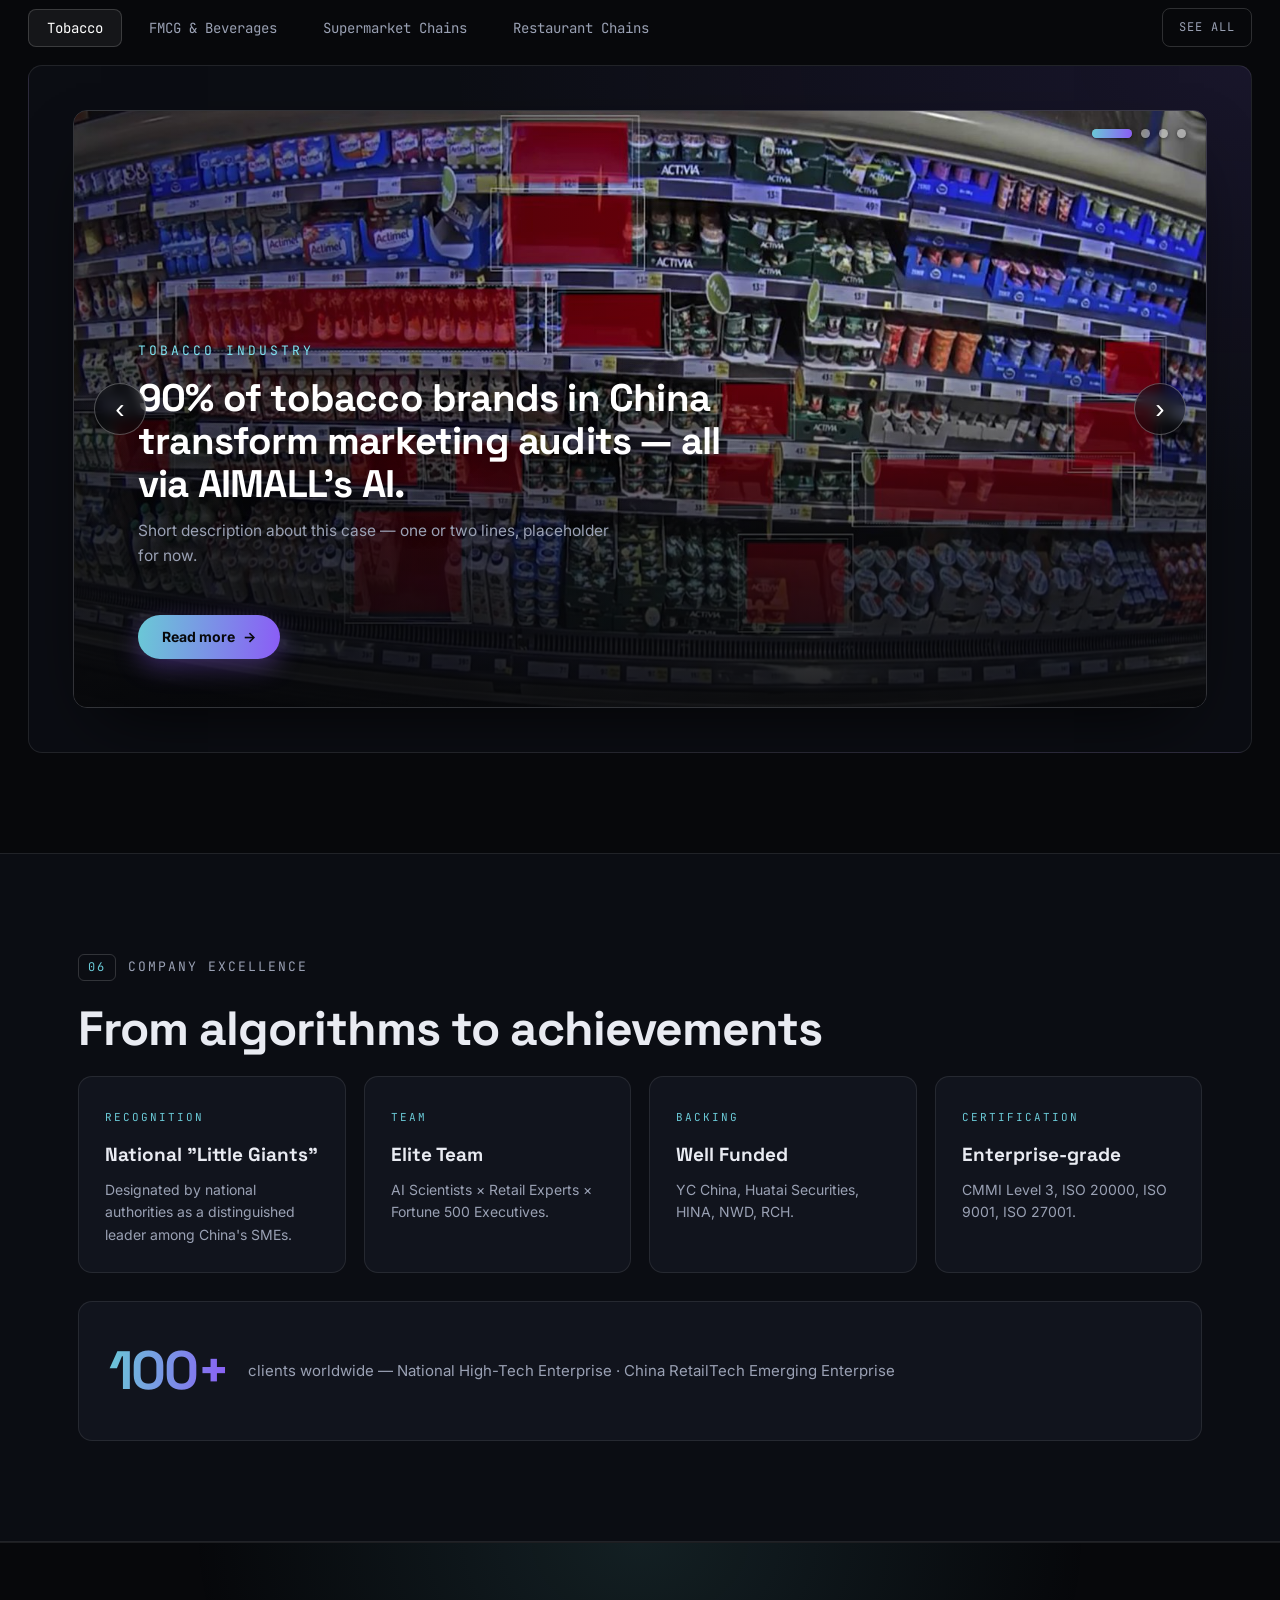
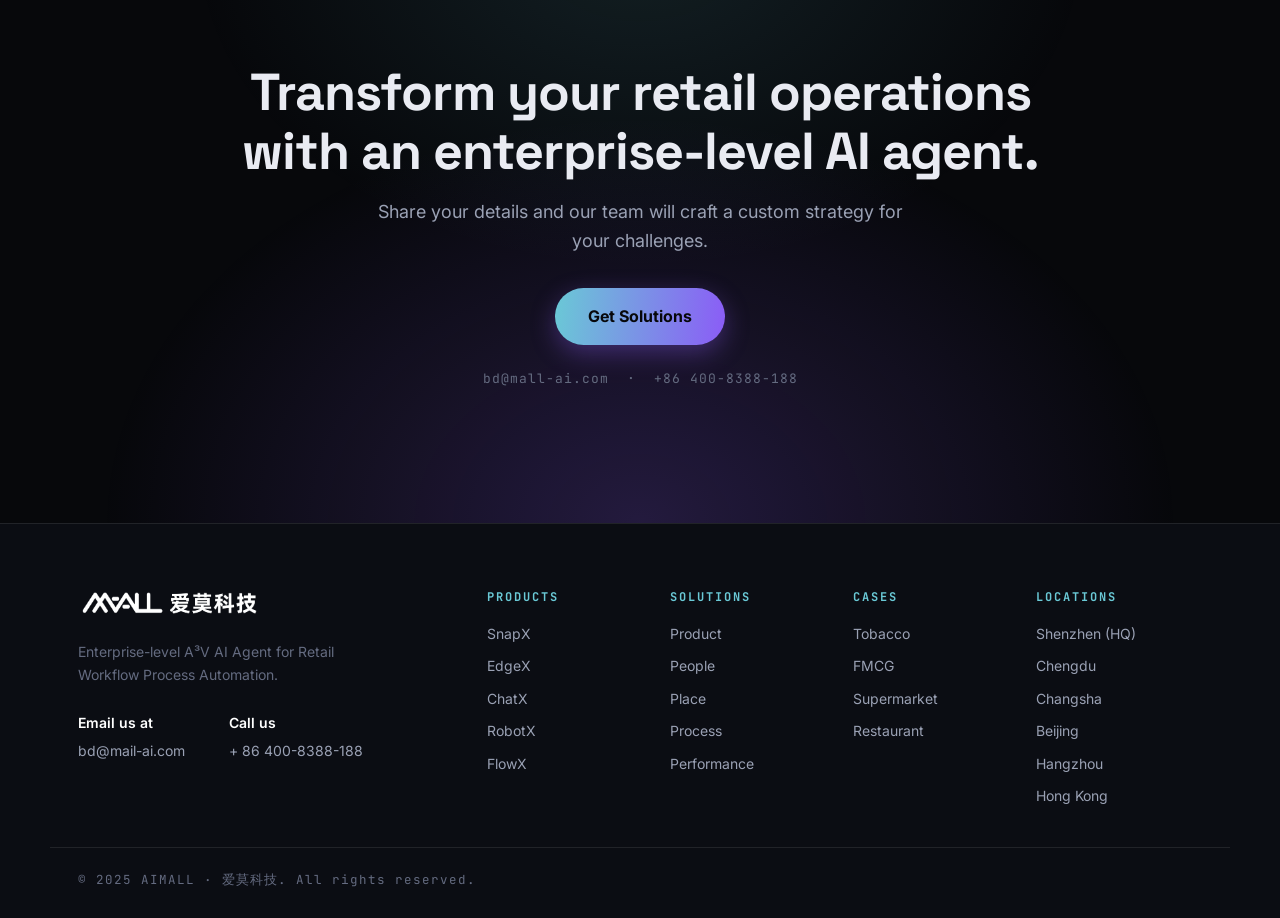
==== commit 9b3726f5: "Hero: drift roaming glows lower; refresh client marquee - Push hero background glow blobs downward (" ====
--- a/index.html
+++ b/index.html
@@ -91,10 +91,10 @@
   <section class="marquee" aria-label="Selected clients">
     <div class="marquee__viewport">
       <div class="marquee__track">
-        <span>CHINA TOBACCO</span><span>CP AXTRA</span><span>7-ELEVEN</span><span>MAJOR GROUP</span><span>RED BULL</span><span>CARABAO</span><span>ROBINSONS</span><span>CJ MORE</span><span>THE MALL</span>
-        <span>CHINA TOBACCO</span><span>CP AXTRA</span><span>7-ELEVEN</span><span>MAJOR GROUP</span><span>RED BULL</span><span>CARABAO</span><span>ROBINSONS</span><span>CJ MORE</span><span>THE MALL</span>
-        <span>CHINA TOBACCO</span><span>CP AXTRA</span><span>7-ELEVEN</span><span>MAJOR GROUP</span><span>RED BULL</span><span>CARABAO</span><span>ROBINSONS</span><span>CJ MORE</span><span>THE MALL</span>
-        <span>CHINA TOBACCO</span><span>CP AXTRA</span><span>7-ELEVEN</span><span>MAJOR GROUP</span><span>RED BULL</span><span>CARABAO</span><span>ROBINSONS</span><span>CJ MORE</span><span>THE MALL</span>
+        <span>CHINA RESOURCES</span><span>RED BULL</span><span>COFCO</span><span>CESTBON</span><span>CHINA TELECOM</span><span>K11</span><span>KAISA</span><span>PHILIP MORRIS</span><span>DONGPENG</span><span>CHINA BROADNET</span><span>CHINA TOBACCO</span><span>UNILEVER</span><span>CHANGSHA PUBLIC SECURITY</span><span>CHINA MOBILE</span><span>CP AXTRA</span><span>SF EXPRESS</span><span>AYLA</span><span>INDUSTRIAL BANK</span><span>HELEN'S</span><span>NEW HOPE GROUP</span><span>NETEASE</span><span>SHENZHEN NANSHAN GOV</span><span>LG</span><span>INTEL</span><span>RELX</span><span>CHANEL</span><span>HUAWEI</span>
+        <span>CHINA RESOURCES</span><span>RED BULL</span><span>COFCO</span><span>CESTBON</span><span>CHINA TELECOM</span><span>K11</span><span>KAISA</span><span>PHILIP MORRIS</span><span>DONGPENG</span><span>CHINA BROADNET</span><span>CHINA TOBACCO</span><span>UNILEVER</span><span>CHANGSHA PUBLIC SECURITY</span><span>CHINA MOBILE</span><span>CP AXTRA</span><span>SF EXPRESS</span><span>AYLA</span><span>INDUSTRIAL BANK</span><span>HELEN'S</span><span>NEW HOPE GROUP</span><span>NETEASE</span><span>SHENZHEN NANSHAN GOV</span><span>LG</span><span>INTEL</span><span>RELX</span><span>CHANEL</span><span>HUAWEI</span>
+        <span>CHINA RESOURCES</span><span>RED BULL</span><span>COFCO</span><span>CESTBON</span><span>CHINA TELECOM</span><span>K11</span><span>KAISA</span><span>PHILIP MORRIS</span><span>DONGPENG</span><span>CHINA BROADNET</span><span>CHINA TOBACCO</span><span>UNILEVER</span><span>CHANGSHA PUBLIC SECURITY</span><span>CHINA MOBILE</span><span>CP AXTRA</span><span>SF EXPRESS</span><span>AYLA</span><span>INDUSTRIAL BANK</span><span>HELEN'S</span><span>NEW HOPE GROUP</span><span>NETEASE</span><span>SHENZHEN NANSHAN GOV</span><span>LG</span><span>INTEL</span><span>RELX</span><span>CHANEL</span><span>HUAWEI</span>
+        <span>CHINA RESOURCES</span><span>RED BULL</span><span>COFCO</span><span>CESTBON</span><span>CHINA TELECOM</span><span>K11</span><span>KAISA</span><span>PHILIP MORRIS</span><span>DONGPENG</span><span>CHINA BROADNET</span><span>CHINA TOBACCO</span><span>UNILEVER</span><span>CHANGSHA PUBLIC SECURITY</span><span>CHINA MOBILE</span><span>CP AXTRA</span><span>SF EXPRESS</span><span>AYLA</span><span>INDUSTRIAL BANK</span><span>HELEN'S</span><span>NEW HOPE GROUP</span><span>NETEASE</span><span>SHENZHEN NANSHAN GOV</span><span>LG</span><span>INTEL</span><span>RELX</span><span>CHANEL</span><span>HUAWEI</span>
       </div>
     </div>
   </section>
--- a/style.css
+++ b/style.css
@@ -249,8 +249,8 @@
 /* ---- hero ---- */
 .hero { position: relative; padding: 120px 0 96px; overflow: hidden; }
 /* living, "breathing" hero background — animated colour blobs */
-.hero__glow { position: absolute; top: -220px; left: 50%; transform: translateX(-50%);
-  width: min(1200px, 120vw); height: 860px; pointer-events: none; z-index: 0; overflow: visible; }
+.hero__glow { position: absolute; top: -140px; left: 50%; transform: translateX(-50%);
+  width: min(1200px, 120vw); height: 960px; pointer-events: none; z-index: 0; overflow: visible; }
 .hero__glow::before, .hero__glow::after { content: ""; position: absolute; border-radius: 50%;
   filter: blur(70px); will-change: transform, opacity; }
 .hero__glow::before { width: 620px; height: 500px; left: 12%; top: 40px;
@@ -261,18 +261,18 @@
   animation: heroBreatheB 11s ease-in-out infinite; }
 /* wander to several different spots so the colour roams, not just pulses in place */
 @keyframes heroBreatheA {
-  0%   { transform: translate(0,0) scale(1); opacity: .5; }
-  25%  { transform: translate(220px, 70px) scale(1.3); opacity: .82; }
-  50%  { transform: translate(120px, -60px) scale(.9); opacity: .62; }
-  75%  { transform: translate(-160px, 50px) scale(1.18); opacity: .8; }
-  100% { transform: translate(0,0) scale(1); opacity: .5; }
+  0%   { transform: translate(0,40px) scale(1); opacity: .5; }
+  25%  { transform: translate(220px, 190px) scale(1.3); opacity: .82; }
+  50%  { transform: translate(120px, 60px) scale(.9); opacity: .62; }
+  75%  { transform: translate(-160px, 170px) scale(1.18); opacity: .8; }
+  100% { transform: translate(0,40px) scale(1); opacity: .5; }
 }
 @keyframes heroBreatheB {
-  0%   { transform: translate(0,0) scale(1.1); opacity: .5; }
-  25%  { transform: translate(-200px, -50px) scale(.85); opacity: .75; }
-  50%  { transform: translate(-90px, 80px) scale(1.28); opacity: .82; }
-  75%  { transform: translate(180px, -30px) scale(.95); opacity: .68; }
-  100% { transform: translate(0,0) scale(1.1); opacity: .5; }
+  0%   { transform: translate(0,40px) scale(1.1); opacity: .5; }
+  25%  { transform: translate(-200px, 90px) scale(.85); opacity: .75; }
+  50%  { transform: translate(-90px, 210px) scale(1.28); opacity: .82; }
+  75%  { transform: translate(180px, 110px) scale(.95); opacity: .68; }
+  100% { transform: translate(0,40px) scale(1.1); opacity: .5; }
 }
 @media (prefers-reduced-motion: reduce) {
   .hero__glow::before, .hero__glow::after { animation: none; }
@@ -317,7 +317,7 @@
   -webkit-mask-image: linear-gradient(90deg, transparent 0, #000 70px, #000 calc(100% - 70px), transparent 100%);
           mask-image: linear-gradient(90deg, transparent 0, #000 70px, #000 calc(100% - 70px), transparent 100%); }
 .marquee__track { display: flex; gap: 56px; white-space: nowrap; width: max-content;
-  animation: scroll 76s linear infinite; }
+  animation: scroll 200s linear infinite; }
 .marquee__track span { font-family: "JetBrains Mono", monospace; font-size: 14px; letter-spacing: 2px;
   color: var(--mute); }
 @keyframes scroll { to { transform: translateX(-50%); } }
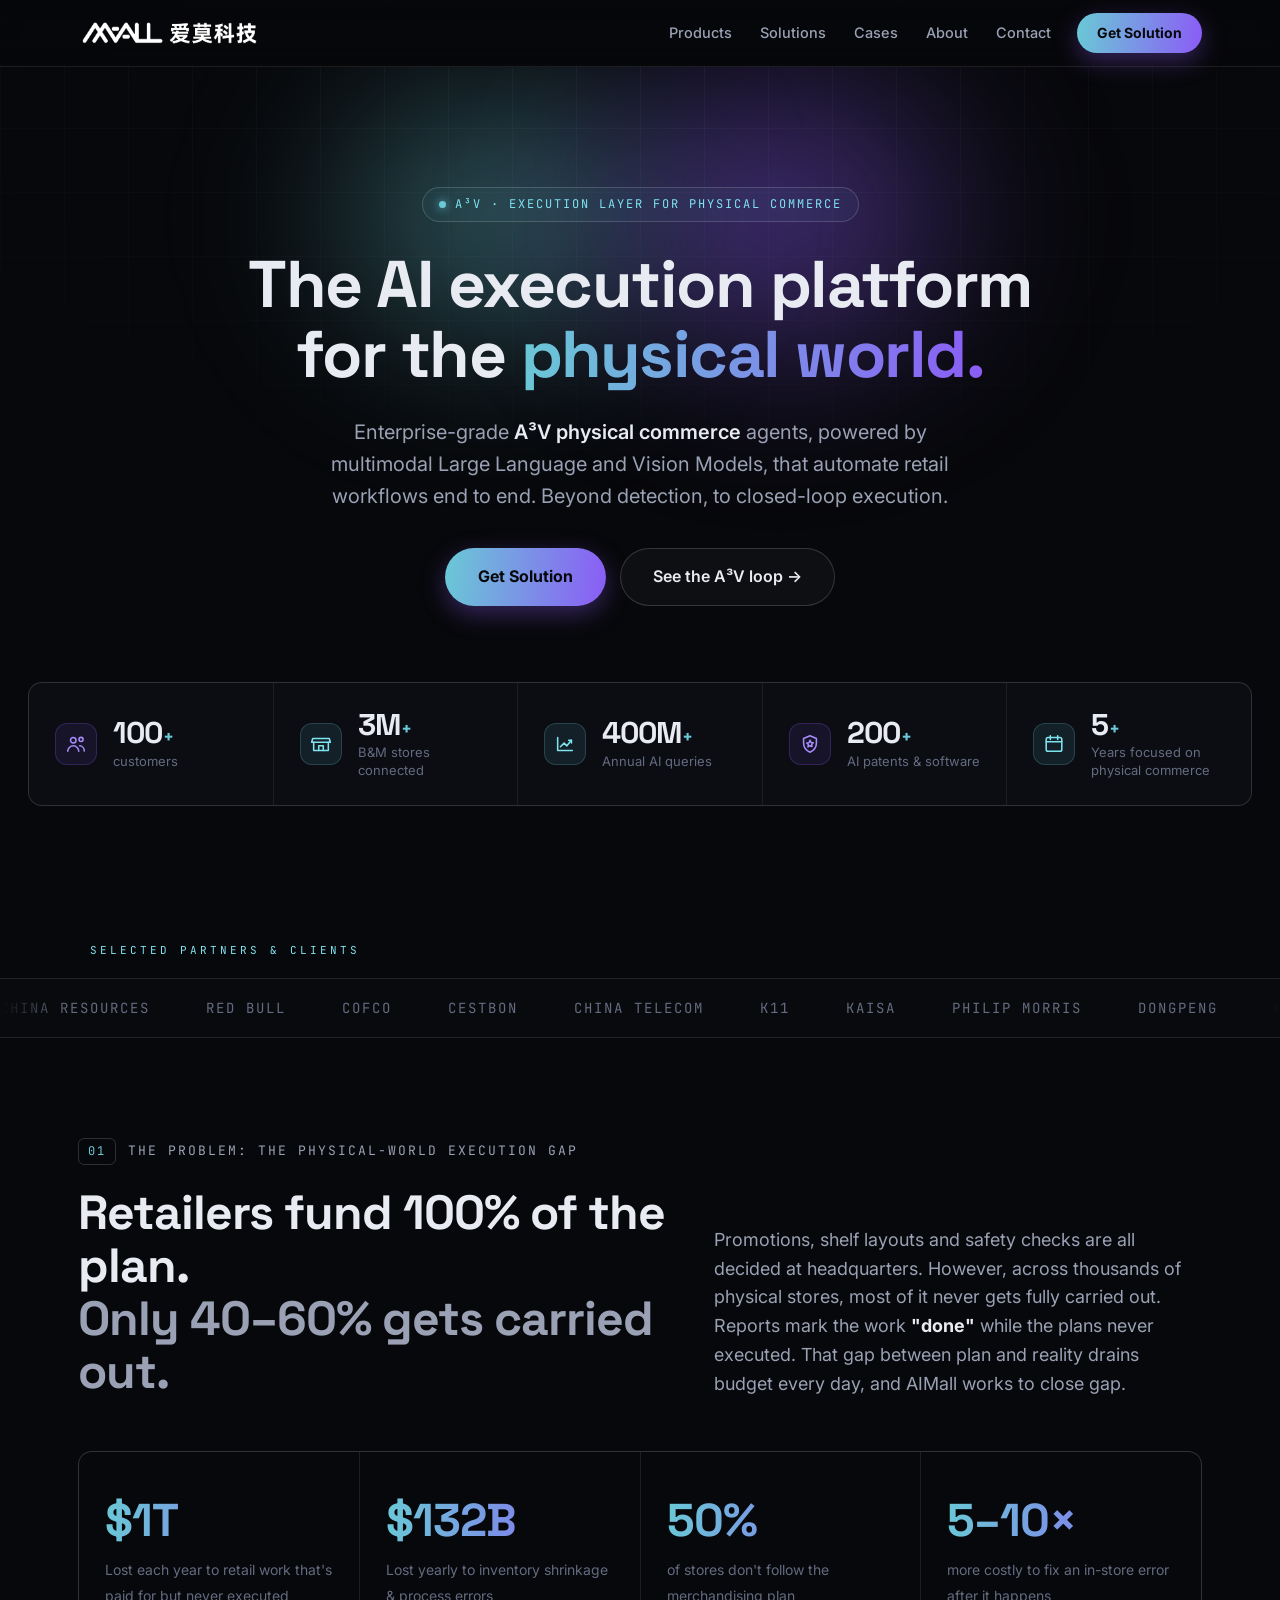
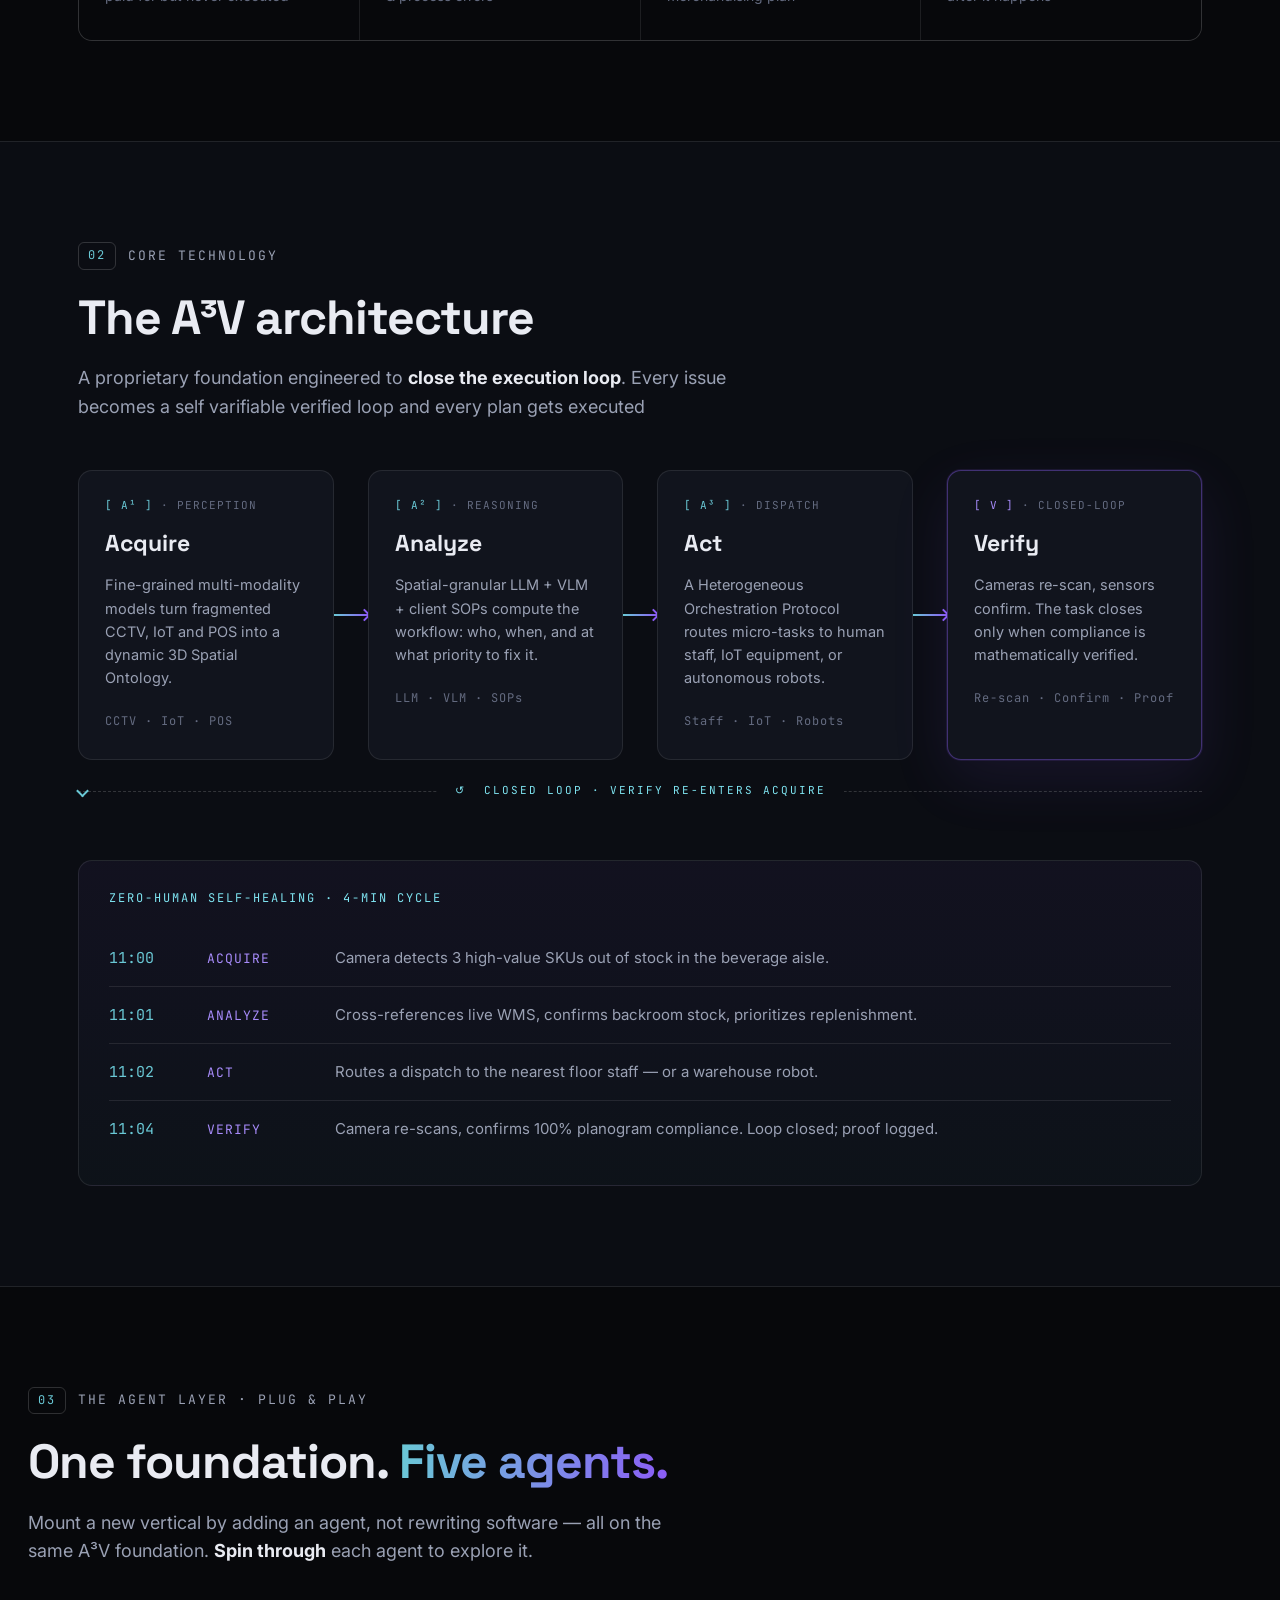
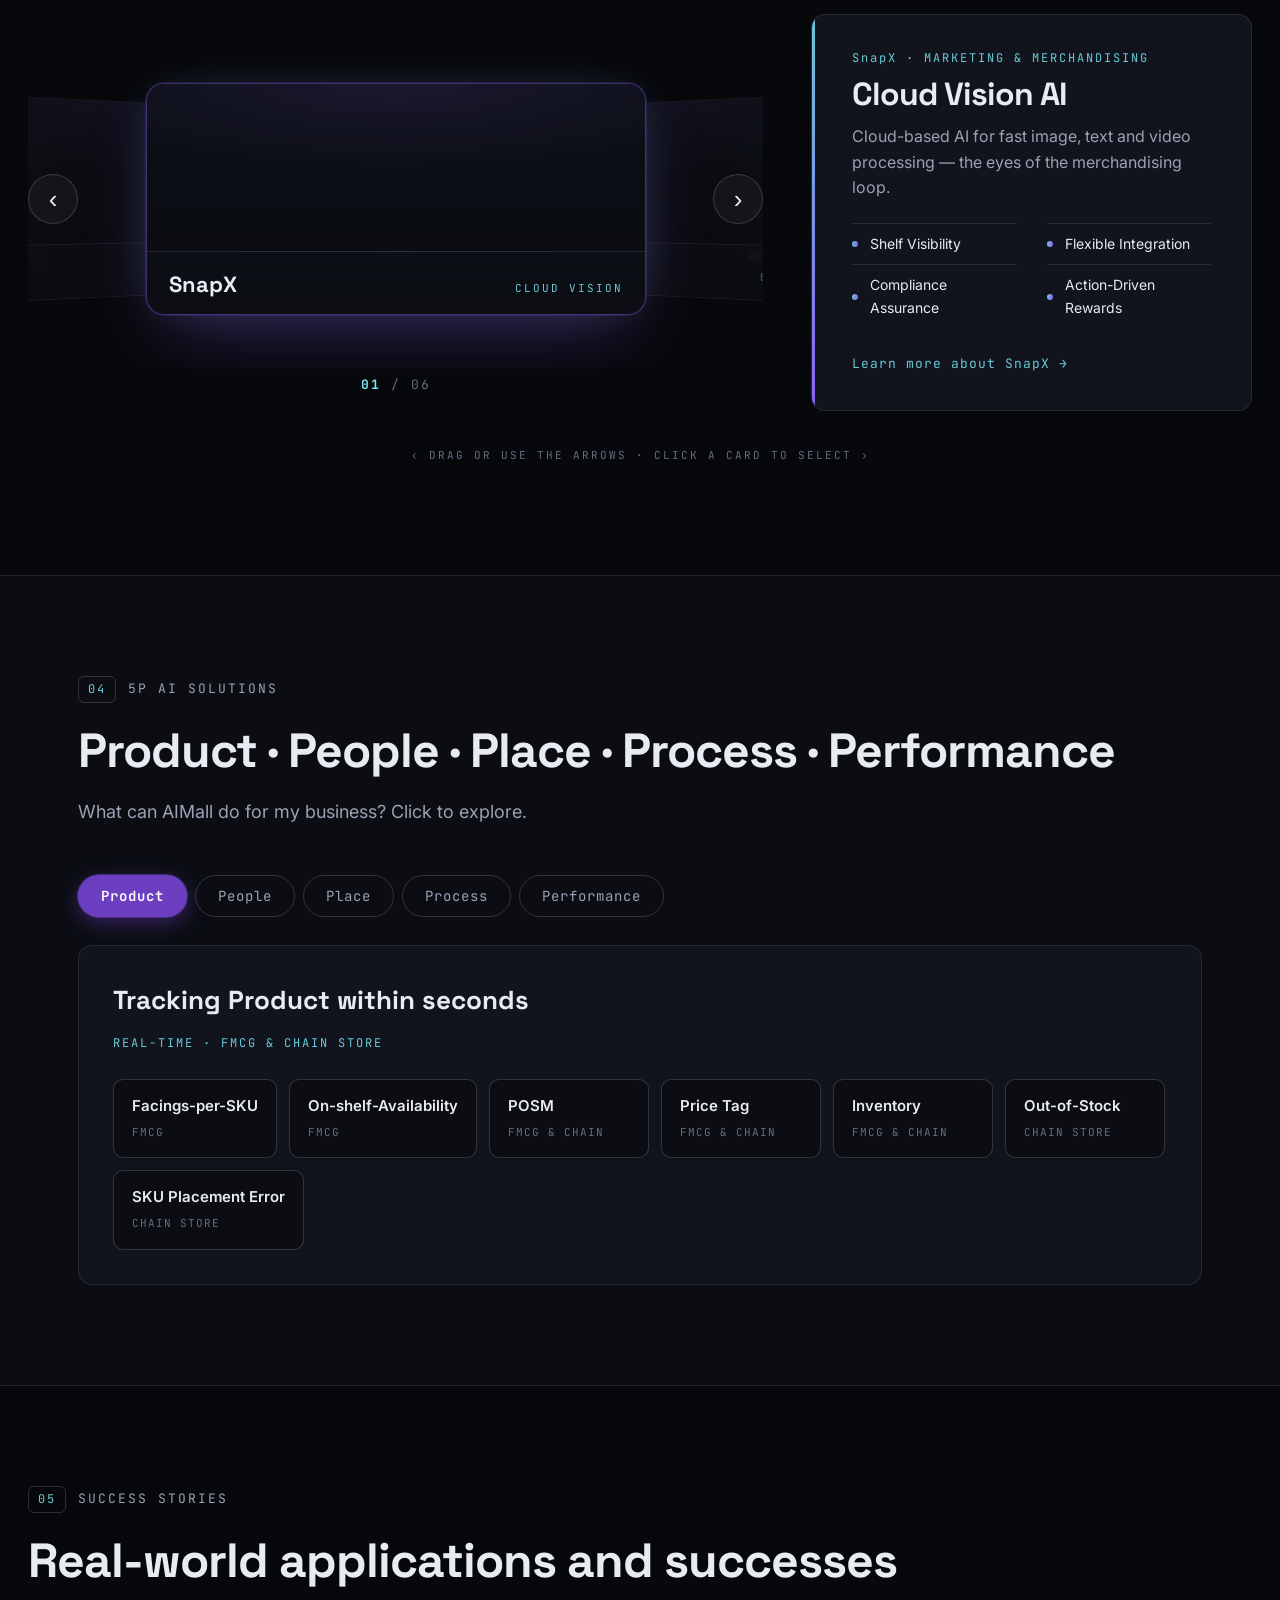
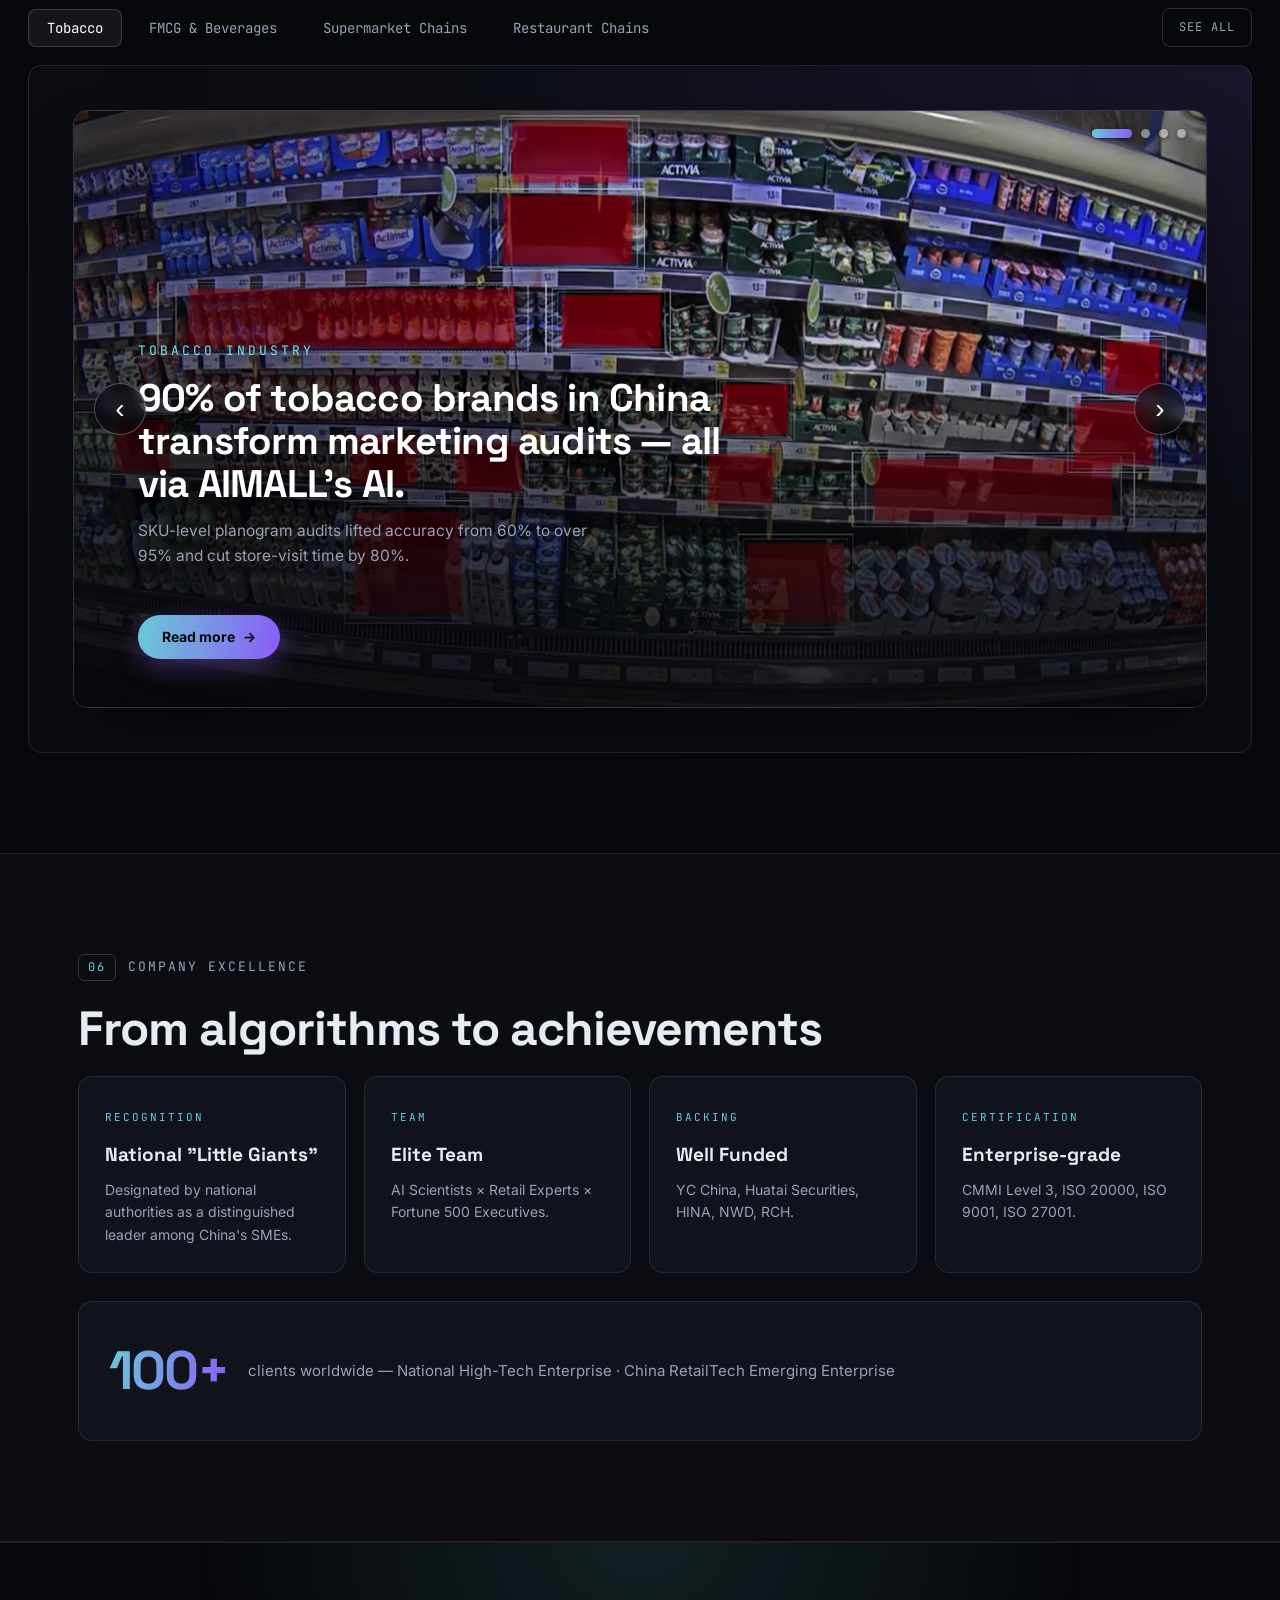
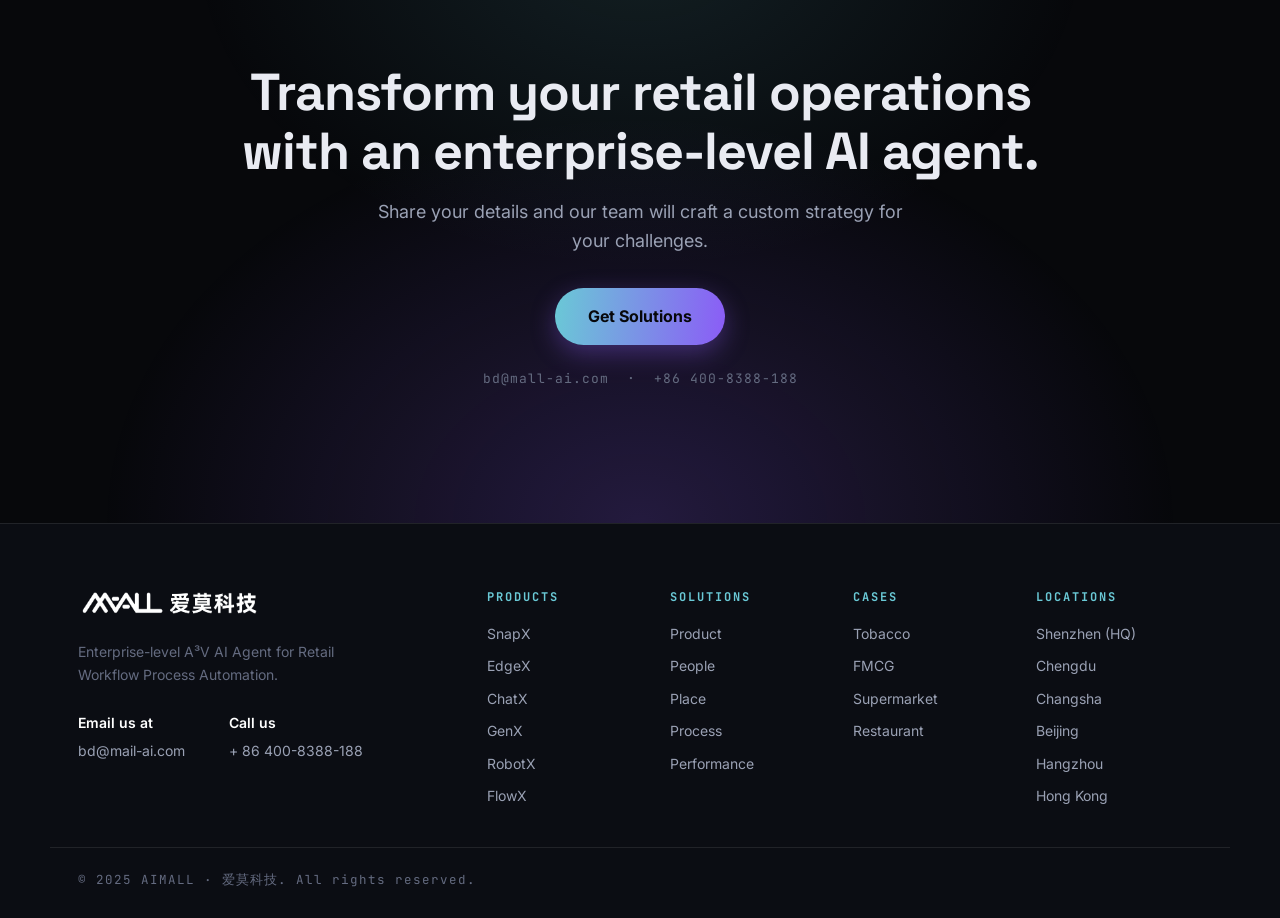
==== commit ae55b8f5: "Add GenX agent, fill product pages & case studies, de-AI copy - New GenX product page (generative de" ====
--- a/index.html
+++ b/index.html
@@ -25,6 +25,7 @@
           <a href="products/snapx.html">SnapX</a>
           <a href="products/edgex.html">EdgeX</a>
           <a href="products/chatx.html">ChatX</a>
+          <a href="products/genx.html">GenX</a>
           <a href="products/robotx.html">RobotX</a>
           <a href="products/flowx.html">FlowX</a>
         </div>
@@ -240,6 +241,13 @@
           <div class="cover__label"><span class="cover__name">FlowX</span><span class="cover__role mono">GOODS · IoT</span></div>
         </article>
 
+        <article class="cover__card" data-i="5">
+          <div class="cover__vis cover__vis--video">
+            <video class="cover__video" id="genxVideo" src="assets/genx.mp4?v=1" muted loop playsinline preload="metadata"></video>
+          </div>
+          <div class="cover__label"><span class="cover__name">GenX</span><span class="cover__role mono">DESIGN AI BOX</span></div>
+        </article>
+
       </div>
       <button class="cover__arrow cover__arrow--r" id="coverNext" aria-label="Next">›</button>
     </div>
@@ -303,7 +311,7 @@
           <a class="story__overlay" href="#contact">
             <span class="story__eyebrow mono" id="stSector">TOBACCO INDUSTRY</span>
             <h3 class="story__title" id="stTitle">90% of tobacco brands in China transform marketing audits — all via AIMALL's AI.</h3>
-            <p class="story__desc" id="stDesc">Short description about this case — one or two lines, placeholder for now.</p>
+            <p class="story__desc" id="stDesc">SKU-level planogram audits lifted accuracy from 60% to over 95% and cut store-visit time by 80%.</p>
             <span class="story__more">Read more <span aria-hidden="true">→</span></span>
           </a>
           <button class="story__arrow story__arrow--l" id="storyPrev" aria-label="Previous story">‹</button>
@@ -357,7 +365,7 @@
         <div class="fcontact"><span class="fcontact__label">Call us</span><a class="fcontact__val" href="tel:+864008388188">+ 86 400-8388-188</a></div>
       </div>
     </div>
-    <div class="footer__col"><h5>Products</h5><a href="products/snapx.html">SnapX</a><a href="products/edgex.html">EdgeX</a><a href="products/chatx.html">ChatX</a><a href="products/robotx.html">RobotX</a><a href="products/flowx.html">FlowX</a></div>
+    <div class="footer__col"><h5>Products</h5><a href="products/snapx.html">SnapX</a><a href="products/edgex.html">EdgeX</a><a href="products/chatx.html">ChatX</a><a href="products/genx.html">GenX</a><a href="products/robotx.html">RobotX</a><a href="products/flowx.html">FlowX</a></div>
     <div class="footer__col"><h5>Solutions</h5><a href="#solutions">Product</a><a href="#solutions">People</a><a href="#solutions">Place</a><a href="#solutions">Process</a><a href="#solutions">Performance</a></div>
     <div class="footer__col"><h5>Cases</h5><a href="#cases">Tobacco</a><a href="#cases">FMCG</a><a href="#cases">Supermarket</a><a href="#cases">Restaurant</a></div>
     <div class="footer__col"><h5>Locations</h5><span>Shenzhen (HQ)</span><span>Chengdu</span><span>Changsha</span><span>Beijing</span><span>Hangzhou</span><span>Hong Kong</span></div>
--- a/style.css
+++ b/style.css
@@ -172,6 +172,15 @@
 .ph-media::before { content: attr(data-kind); position: absolute; top: 12px; left: 12px;
   font-family: "JetBrains Mono", monospace; font-size: 10px; letter-spacing: 2px; color: var(--pp-accent, var(--cyan));
   border: 1px solid var(--line-2); border-radius: 6px; padding: 4px 8px; }
+/* real product screenshot / photo tile (replaces .ph-media placeholders) */
+.pp-shot { position: relative; border: 1px solid var(--line-2); border-radius: 16px; overflow: hidden;
+  aspect-ratio: 16 / 10; background: var(--bg-3); }
+.pp-shot img { width: 100%; height: 100%; object-fit: cover; display: block; }
+.pp-shot[data-kind]::before { content: attr(data-kind); position: absolute; top: 12px; left: 12px; z-index: 2;
+  font-family: "JetBrains Mono", monospace; font-size: 10px; letter-spacing: 2px; color: #fff;
+  background: rgba(8,10,16,.6); backdrop-filter: blur(4px);
+  border: 1px solid rgba(255,255,255,.14); border-radius: 6px; padding: 4px 8px; }
+.ph-gallery .pp-shot { aspect-ratio: 4 / 3; }
 
 .pp-split { display: grid; grid-template-columns: 1fr 1fr; gap: 56px; align-items: center; }
 .pp-split--rev .pp-split__text { order: 2; }
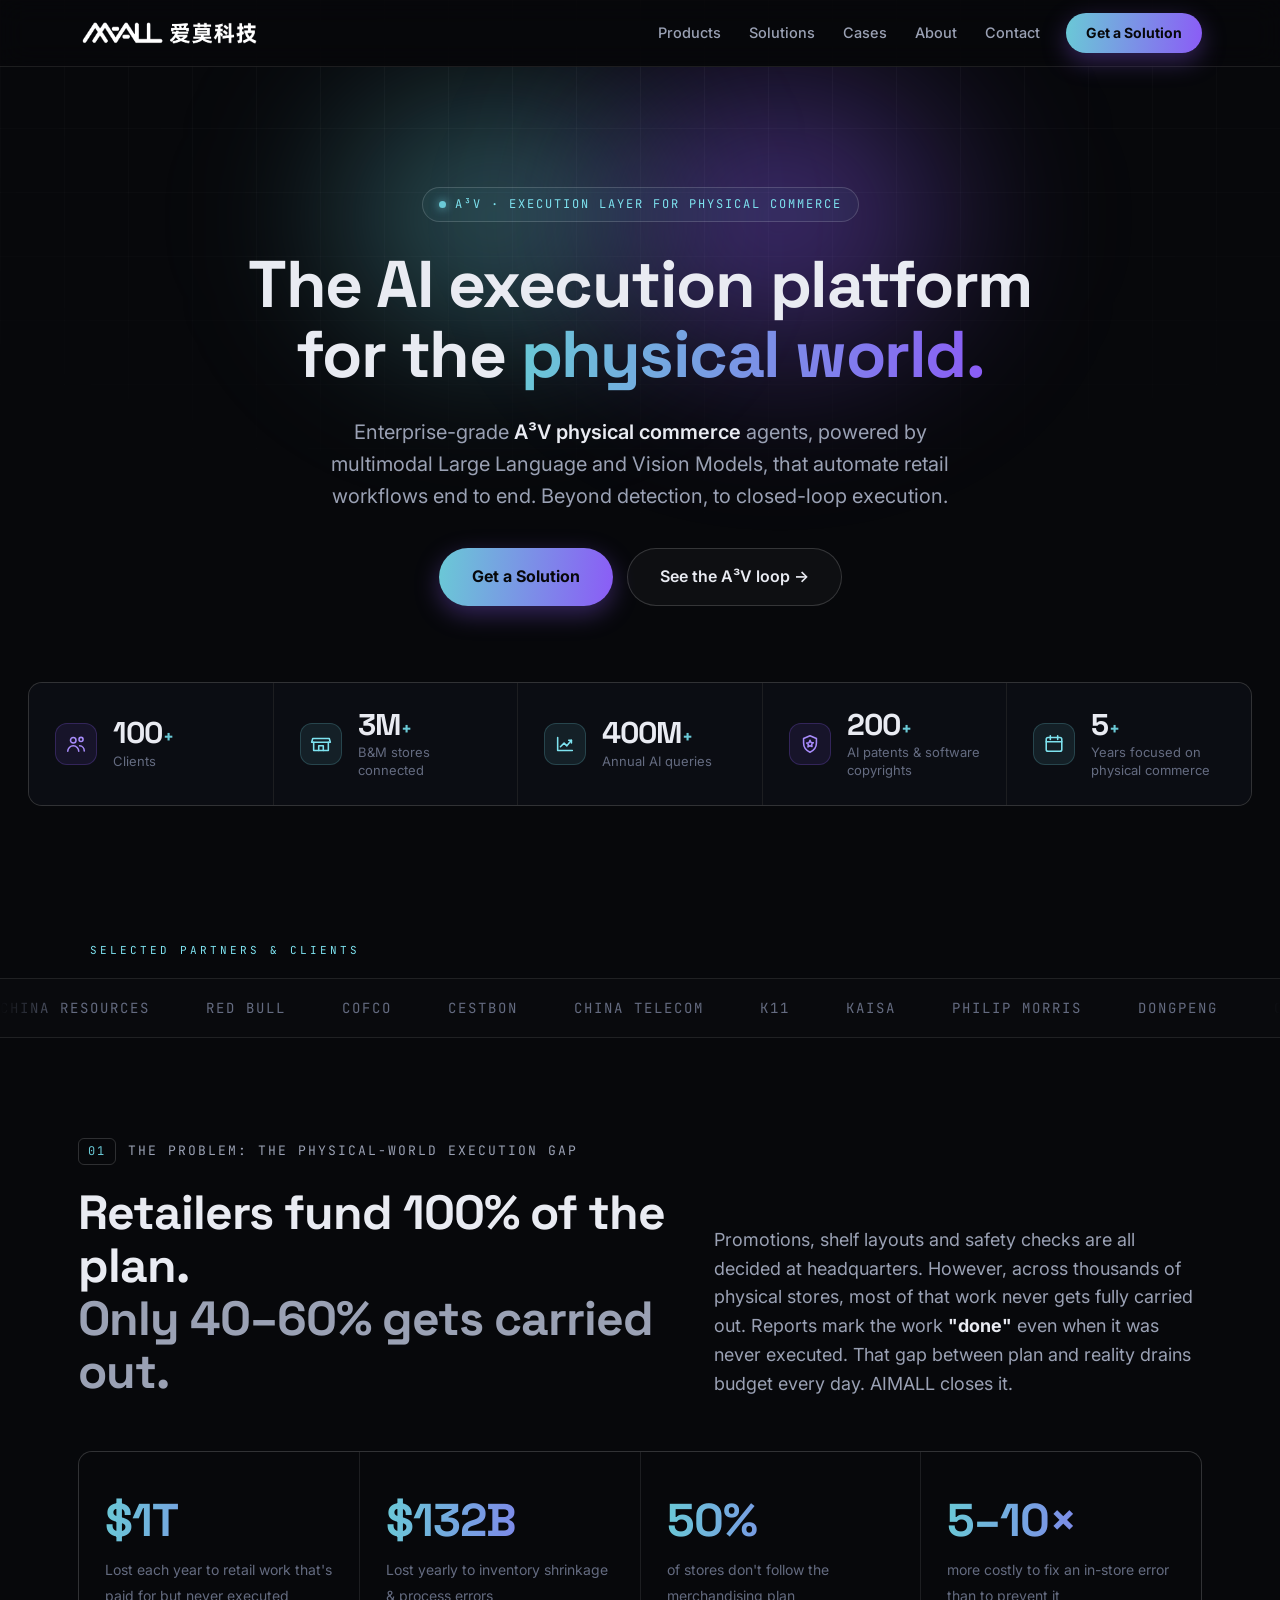
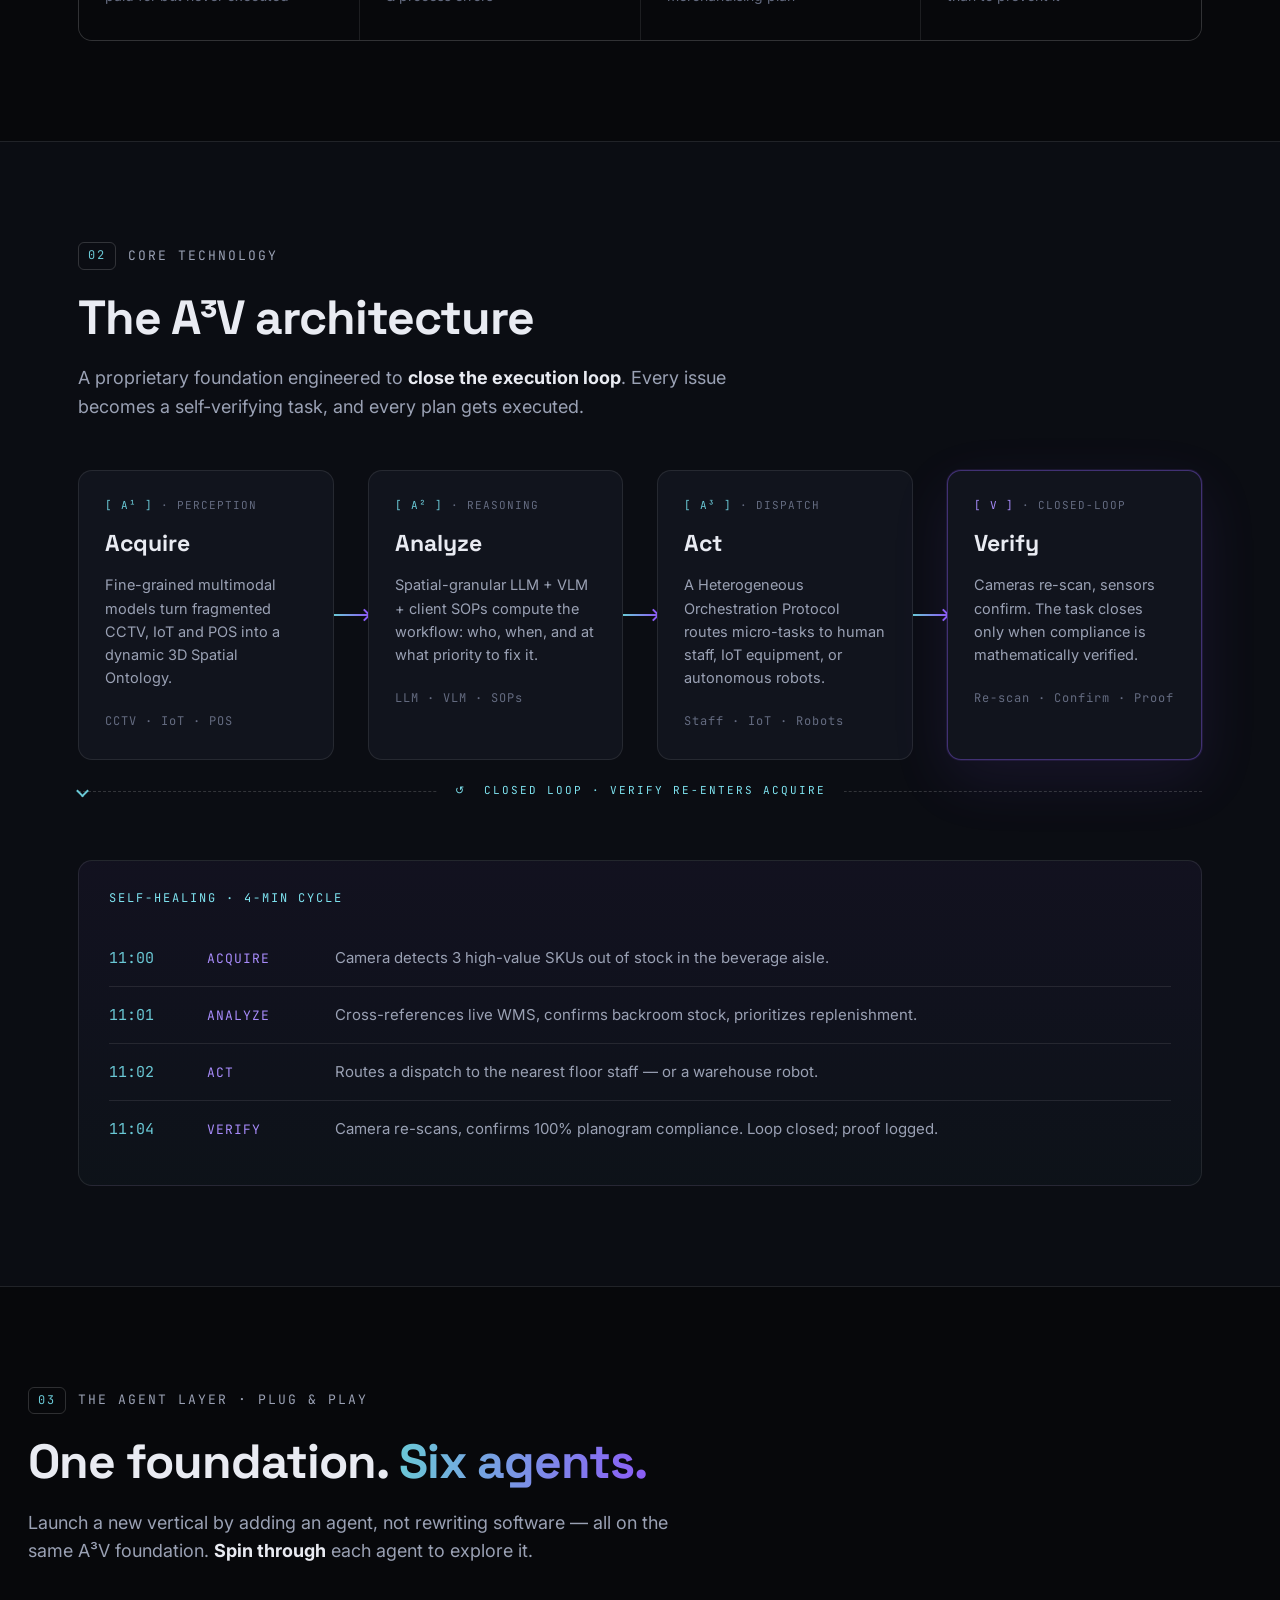
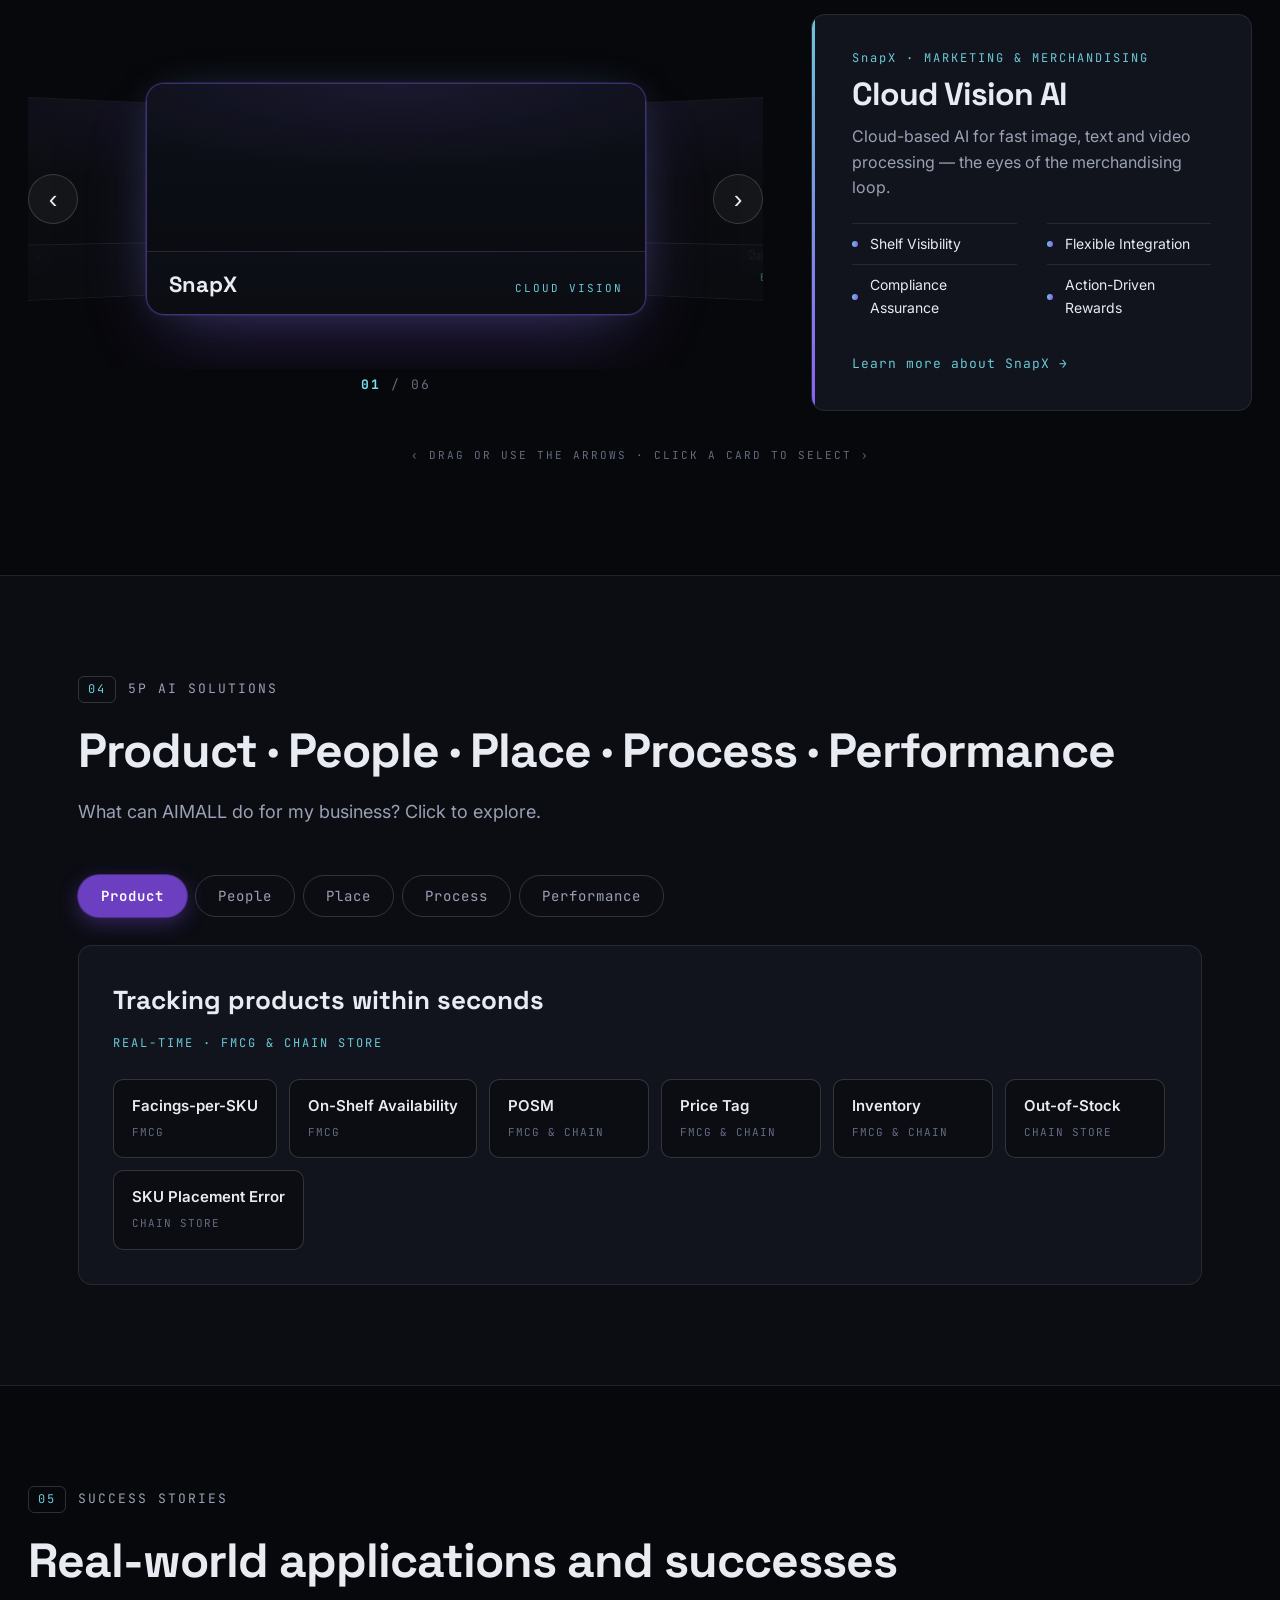
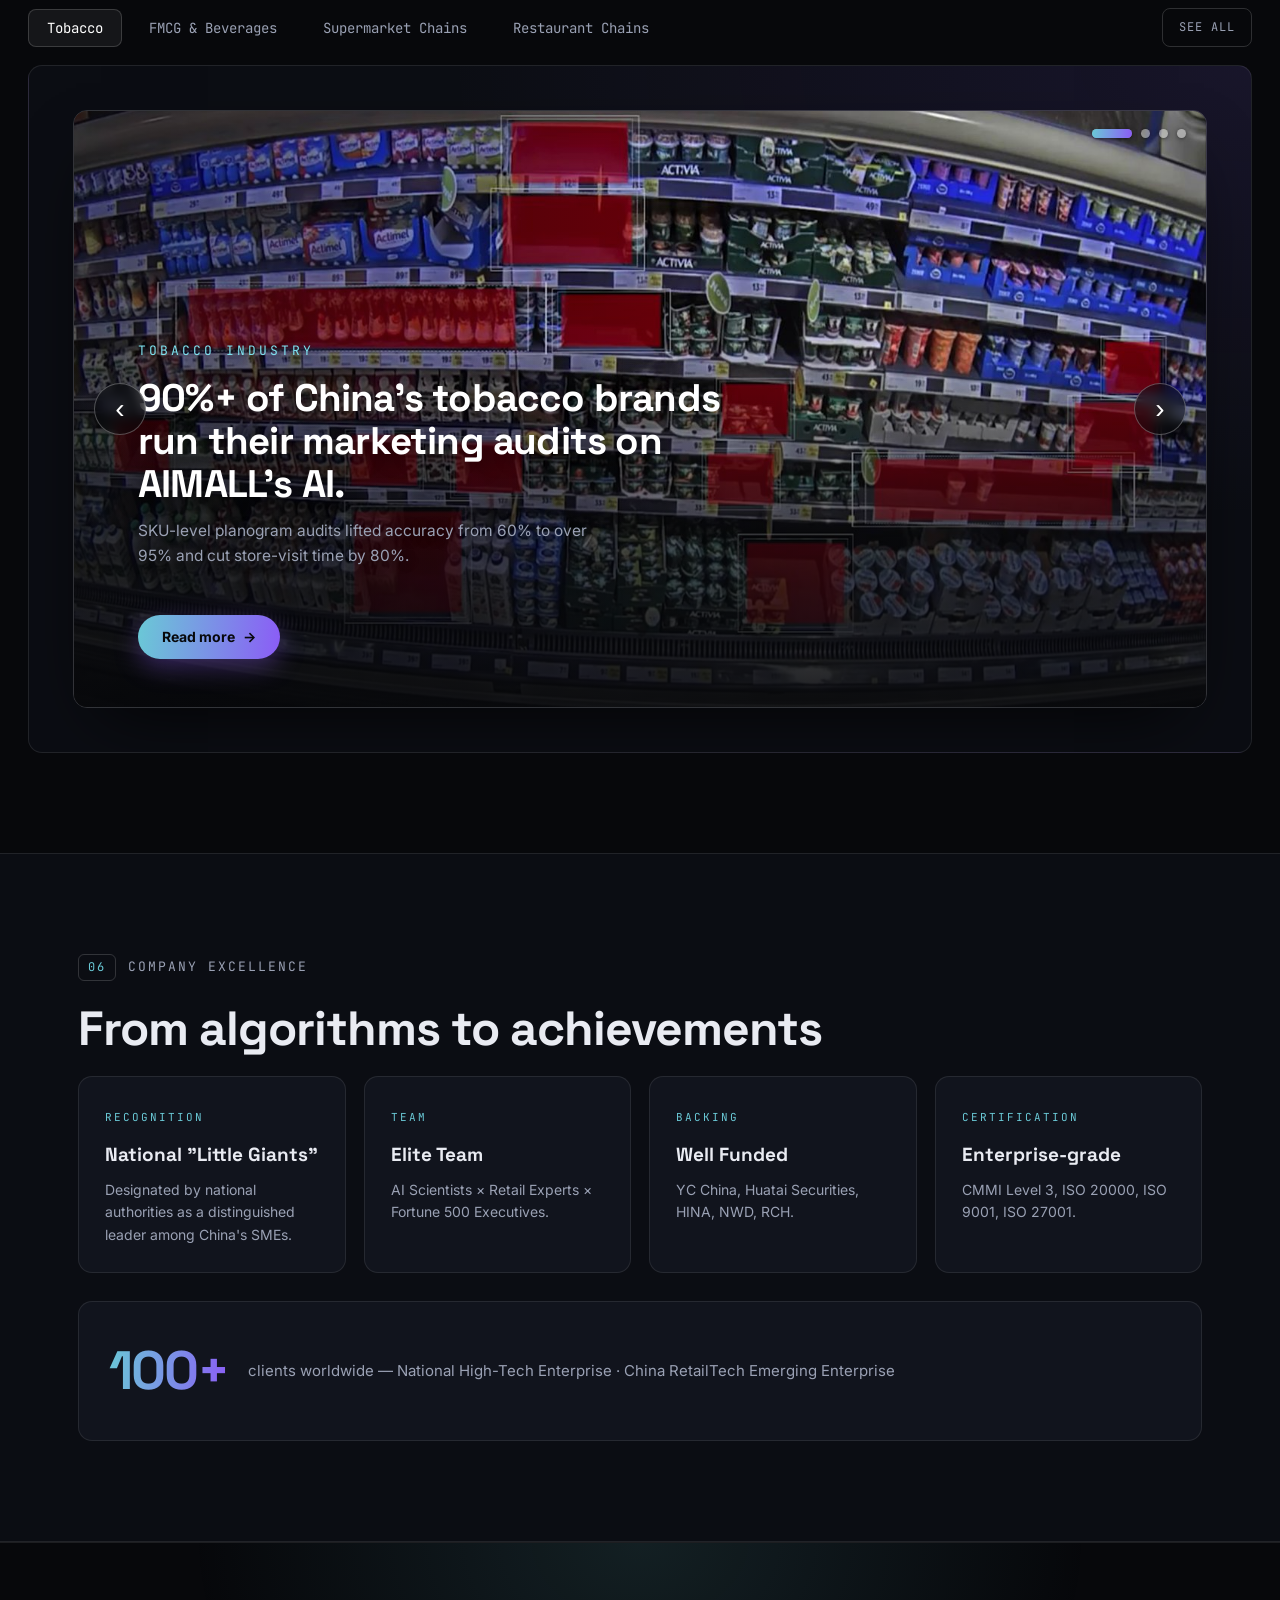
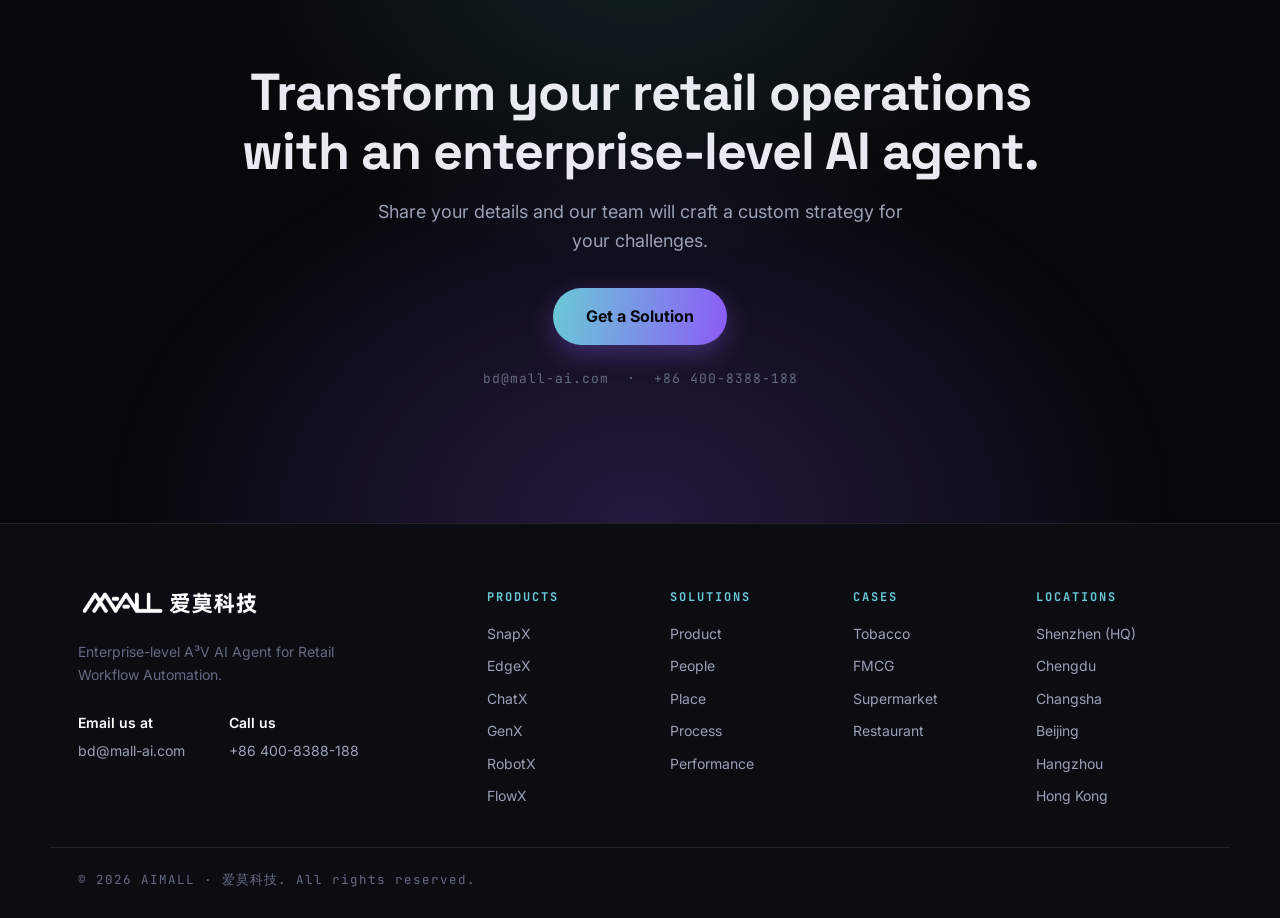
==== commit 560d5b81: "Site-wide quality pass: fix copy errors, de-AI tone, add RobotX demo video Audit fixes across all 12" ====
--- a/index.html
+++ b/index.html
@@ -35,7 +35,7 @@
       <a href="#about">About</a>
       <a href="#contact">Contact</a>
     </nav>
-    <a href="#contact" class="btn btn--primary nav__cta">Get Solution</a>
+    <a href="#contact" class="btn btn--primary nav__cta">Get a Solution</a>
     <button class="nav__toggle" id="navToggle" aria-label="Menu">≡</button>
   </div>
 </header>
@@ -55,7 +55,7 @@
       Beyond detection, to closed-loop execution.
     </p>
     <div class="hero__cta">
-      <a href="#contact" class="btn btn--primary btn--lg">Get Solution</a>
+      <a href="#contact" class="btn btn--primary btn--lg">Get a Solution</a>
       <a href="#a3" class="btn btn--ghost btn--lg">See the A³V loop →</a>
     </div>
   </div>
@@ -64,7 +64,7 @@
     <div class="hero__stats">
       <div class="hstat">
         <span class="hstat__ic ic-p"><svg viewBox="0 0 24 24" fill="none" stroke="currentColor" stroke-width="1.7" stroke-linecap="round" stroke-linejoin="round"><circle cx="9" cy="8" r="3"/><path d="M3 20c0-3.3 2.7-6 6-6s6 2.7 6 6"/><circle cx="17.5" cy="7" r="2.2"/><path d="M16 14c2.9.2 5 2.6 5 5.6"/></svg></span>
-        <span class="hstat__txt"><span class="hstat__n">100<i>+</i></span><span class="hstat__l">customers</span></span>
+        <span class="hstat__txt"><span class="hstat__n">100<i>+</i></span><span class="hstat__l">Clients</span></span>
       </div>
       <div class="hstat">
         <span class="hstat__ic ic-c"><svg viewBox="0 0 24 24" fill="none" stroke="currentColor" stroke-width="1.7" stroke-linecap="round" stroke-linejoin="round"><path d="M4 10v9h16v-9"/><path d="M3 6h18l1.2 4H1.8z"/><path d="M9.5 19v-5h5v5"/></svg></span>
@@ -76,7 +76,7 @@
       </div>
       <div class="hstat">
         <span class="hstat__ic ic-p"><svg viewBox="0 0 24 24" fill="none" stroke="currentColor" stroke-width="1.7" stroke-linecap="round" stroke-linejoin="round"><path d="M12 3l7 3v5c0 4.5-3 8.2-7 10-4-1.8-7-5.5-7-10V6z"/><path d="M12 8l1.1 2.3 2.5.3-1.8 1.7.4 2.5L12 13.9l-2.2 1.2.4-2.5-1.8-1.7 2.5-.3z"/></svg></span>
-        <span class="hstat__txt"><span class="hstat__n">200<i>+</i></span><span class="hstat__l">AI patents &amp; software</span></span>
+        <span class="hstat__txt"><span class="hstat__n">200<i>+</i></span><span class="hstat__l">AI patents &amp; software copyrights</span></span>
       </div>
       <div class="hstat">
         <span class="hstat__ic ic-c"><svg viewBox="0 0 24 24" fill="none" stroke="currentColor" stroke-width="1.7" stroke-linecap="round" stroke-linejoin="round"><rect x="3.5" y="5" width="17" height="15" rx="2"/><path d="M3.5 9.5h17M8 3v4M16 3v4"/></svg></span>
@@ -108,15 +108,15 @@
     <div class="gap-head">
       <h2 class="h2">Retailers fund 100% of the plan.<br /><span class="dim">Only 40–60% gets carried out.</span></h2>
       <p class="lead">Promotions, shelf layouts and safety checks are all decided at headquarters. However, across
-        thousands of physical stores, most of it never gets fully carried out. Reports mark the work
-        <b>"done"</b> while the plans never executed. That gap between plan and reality drains
-        budget every day, and AIMall works to close gap.</p>
+        thousands of physical stores, most of that work never gets fully carried out. Reports mark the work
+        <b>"done"</b> even when it was never executed. That gap between plan and reality drains
+        budget every day. AIMALL closes it.</p>
     </div>
     <div class="gap-grid">
       <div class="gap-cell"><span class="gap-cell__n grad-t">$1T</span><span class="gap-cell__l">Lost each year to retail work that's paid for but never executed</span></div>
       <div class="gap-cell"><span class="gap-cell__n grad-t">$132B</span><span class="gap-cell__l">Lost yearly to inventory shrinkage &amp; process errors</span></div>
       <div class="gap-cell"><span class="gap-cell__n grad-t">50%</span><span class="gap-cell__l">of stores don't follow the merchandising plan</span></div>
-      <div class="gap-cell"><span class="gap-cell__n grad-t">5–10×</span><span class="gap-cell__l">more costly to fix an in-store error after it happens</span></div>
+      <div class="gap-cell"><span class="gap-cell__n grad-t">5–10×</span><span class="gap-cell__l">more costly to fix an in-store error than to prevent it</span></div>
     </div>
   </div>
 </section>
@@ -127,13 +127,13 @@
     <p class="eyebrow"><span class="eyebrow__num">02</span> Core technology</p>
     <h2 class="h2">The A³V architecture</h2>
     <p class="lead">A proprietary foundation engineered to
-      <b>close the execution loop</b>. Every issue becomes a self varifiable verified loop and every plan gets executed</p>
+      <b>close the execution loop</b>. Every issue becomes a self-verifying task, and every plan gets executed.</p>
 
     <div class="loop">
       <article class="loop__node">
         <span class="loop__tag mono"><i class="loop__sym">[ A¹ ]</i> · PERCEPTION</span>
         <h3>Acquire</h3>
-        <p>Fine-grained multi-modality models turn fragmented CCTV, IoT and POS into a dynamic 3D Spatial Ontology.</p>
+        <p>Fine-grained multimodal models turn fragmented CCTV, IoT and POS into a dynamic 3D Spatial Ontology.</p>
         <span class="loop__meta mono">CCTV · IoT · POS</span>
       </article>
       <span class="loop__arrow" aria-hidden="true"></span>
@@ -165,7 +165,7 @@
 
     <!-- self-healing timeline -->
     <div class="timeline">
-      <p class="timeline__h mono">ZERO-HUMAN SELF-HEALING · 4-MIN CYCLE</p>
+      <p class="timeline__h mono">SELF-HEALING · 4-MIN CYCLE</p>
       <ol class="timeline__steps">
         <li><span class="t-time mono">11:00</span><span class="t-k">ACQUIRE</span><span class="t-d">Camera detects 3 high-value SKUs out of stock in the beverage aisle.</span></li>
         <li><span class="t-time mono">11:01</span><span class="t-k">ANALYZE</span><span class="t-d">Cross-references live WMS, confirms backroom stock, prioritizes replenishment.</span></li>
@@ -180,8 +180,8 @@
 <section class="section" id="products">
   <div class="container container--wide">
     <p class="eyebrow"><span class="eyebrow__num">03</span> The agent layer · plug &amp; play</p>
-    <h2 class="h2">One foundation. <span class="grad">Five agents.</span></h2>
-    <p class="lead">Mount a new vertical by adding an agent, not rewriting software — all on the same A³V
+    <h2 class="h2">One foundation. <span class="grad">Six agents.</span></h2>
+    <p class="lead">Launch a new vertical by adding an agent, not rewriting software — all on the same A³V
       foundation. <b>Spin through</b> each agent to explore it.</p>
 
     <div class="selector">
@@ -218,14 +218,8 @@
         </article>
 
         <article class="cover__card" data-i="3">
-          <div class="cover__vis">
-            <svg viewBox="0 0 320 200" class="vis">
-              <rect x="24" y="24" width="272" height="152" rx="6" fill="none" stroke="rgba(255,255,255,.12)"/>
-              <g stroke="rgba(255,255,255,.07)"><line x1="92" y1="24" x2="92" y2="176"/><line x1="160" y1="24" x2="160" y2="176"/><line x1="228" y1="24" x2="228" y2="176"/><line x1="24" y1="100" x2="296" y2="100"/></g>
-              <path d="M60 140 L150 70 L250 110" fill="none" stroke="url(#gc)" stroke-width="2" stroke-dasharray="5 5"/>
-              <circle cx="60" cy="140" r="8" fill="#6ac9d6"/><circle cx="150" cy="70" r="8" fill="#8b5cf6"/><circle cx="250" cy="110" r="6" fill="#6ac9d6"/>
-              <rect x="234" y="44" width="20" height="20" rx="3" fill="none" stroke="url(#gc)" stroke-width="2"/><path d="M239 54l4 4 7-8" stroke="#6ac9d6" stroke-width="2" fill="none"/>
-            </svg>
+          <div class="cover__vis cover__vis--video">
+            <video class="cover__video" id="robotxVideo" src="assets/robotx.mp4?v=1" muted loop playsinline preload="metadata"></video>
           </div>
           <div class="cover__label"><span class="cover__name">RobotX</span><span class="cover__role mono">ORCHESTRATION</span></div>
         </article>
@@ -251,7 +245,7 @@
       </div>
       <button class="cover__arrow cover__arrow--r" id="coverNext" aria-label="Next">›</button>
     </div>
-        <p class="cover__counter mono" id="coverIdx">01 / 05</p>
+        <p class="cover__counter mono" id="coverIdx">01 / 06</p>
       </div><!-- /cover-col -->
 
       <!-- DETAIL PANEL -->
@@ -267,7 +261,7 @@
   <div class="container">
     <p class="eyebrow"><span class="eyebrow__num">04</span> 5P AI Solutions</p>
     <h2 class="h2">Product · People · Place · Process · Performance</h2>
-    <p class="lead">What can AIMall do for my business? Click to explore.</p>
+    <p class="lead">What can AIMALL do for my business? Click to explore.</p>
 
     <div class="p5">
       <div class="p5__tabs" id="p5Tabs">
@@ -279,7 +273,7 @@
       </div>
       <div class="p5__panel">
         <div class="p5__lead">
-          <h3 id="p5Title">Tracking Product within seconds</h3>
+          <h3 id="p5Title">Tracking products within seconds</h3>
           <p id="p5Sub" class="mono">REAL-TIME · FMCG &amp; CHAIN STORE</p>
         </div>
         <div class="p5__chips" id="p5Chips"><!-- filled by JS --></div>
@@ -310,7 +304,7 @@
           <img id="stImg" class="story__img" draggable="false" alt="Case study visual" src="assets/case-tobacco.jpg?v=1" />
           <a class="story__overlay" href="#contact">
             <span class="story__eyebrow mono" id="stSector">TOBACCO INDUSTRY</span>
-            <h3 class="story__title" id="stTitle">90% of tobacco brands in China transform marketing audits — all via AIMALL's AI.</h3>
+            <h3 class="story__title" id="stTitle">90%+ of China's tobacco brands run their marketing audits on AIMALL's AI.</h3>
             <p class="story__desc" id="stDesc">SKU-level planogram audits lifted accuracy from 60% to over 95% and cut store-visit time by 80%.</p>
             <span class="story__more">Read more <span aria-hidden="true">→</span></span>
           </a>
@@ -347,7 +341,7 @@
   <div class="container cta__inner">
     <h2 class="cta__title">Transform your retail operations<br />with an enterprise-level AI agent.</h2>
     <p class="cta__sub">Share your details and our team will craft a custom strategy for your challenges.</p>
-    <a href="mailto:bd@mall-ai.com" class="btn btn--primary btn--lg">Get Solutions</a>
+    <a href="mailto:bd@mall-ai.com" class="btn btn--primary btn--lg">Get a Solution</a>
     <p class="cta__contact mono">bd@mall-ai.com &nbsp;·&nbsp; +86 400-8388-188</p>
   </div>
 </section>
@@ -359,10 +353,10 @@
       <a class="brand" href="#top">
         <img class="brand__logo" src="assets/logo-white.png?v=1" alt="AIMALL 爱莫科技" />
       </a>
-      <p class="footer__tag">Enterprise-level A³V AI Agent for Retail Workflow Process Automation.</p>
+      <p class="footer__tag">Enterprise-level A³V AI Agent for Retail Workflow Automation.</p>
       <div class="footer__contact">
-        <div class="fcontact"><span class="fcontact__label">Email us at</span><a class="fcontact__val" href="mailto:bd@mail-ai.com">bd@mail-ai.com</a></div>
-        <div class="fcontact"><span class="fcontact__label">Call us</span><a class="fcontact__val" href="tel:+864008388188">+ 86 400-8388-188</a></div>
+        <div class="fcontact"><span class="fcontact__label">Email us at</span><a class="fcontact__val" href="mailto:bd@mall-ai.com">bd@mall-ai.com</a></div>
+        <div class="fcontact"><span class="fcontact__label">Call us</span><a class="fcontact__val" href="tel:+864008388188">+86 400-8388-188</a></div>
       </div>
     </div>
     <div class="footer__col"><h5>Products</h5><a href="products/snapx.html">SnapX</a><a href="products/edgex.html">EdgeX</a><a href="products/chatx.html">ChatX</a><a href="products/genx.html">GenX</a><a href="products/robotx.html">RobotX</a><a href="products/flowx.html">FlowX</a></div>
@@ -370,7 +364,7 @@
     <div class="footer__col"><h5>Cases</h5><a href="#cases">Tobacco</a><a href="#cases">FMCG</a><a href="#cases">Supermarket</a><a href="#cases">Restaurant</a></div>
     <div class="footer__col"><h5>Locations</h5><span>Shenzhen (HQ)</span><span>Chengdu</span><span>Changsha</span><span>Beijing</span><span>Hangzhou</span><span>Hong Kong</span></div>
   </div>
-  <div class="container footer__bottom mono">© 2025 AIMALL · 爱莫科技. All rights reserved.</div>
+  <div class="container footer__bottom mono">© 2026 AIMALL · 爱莫科技. All rights reserved.</div>
 </footer>
 
 <script src="app.js?v=39"></script>
